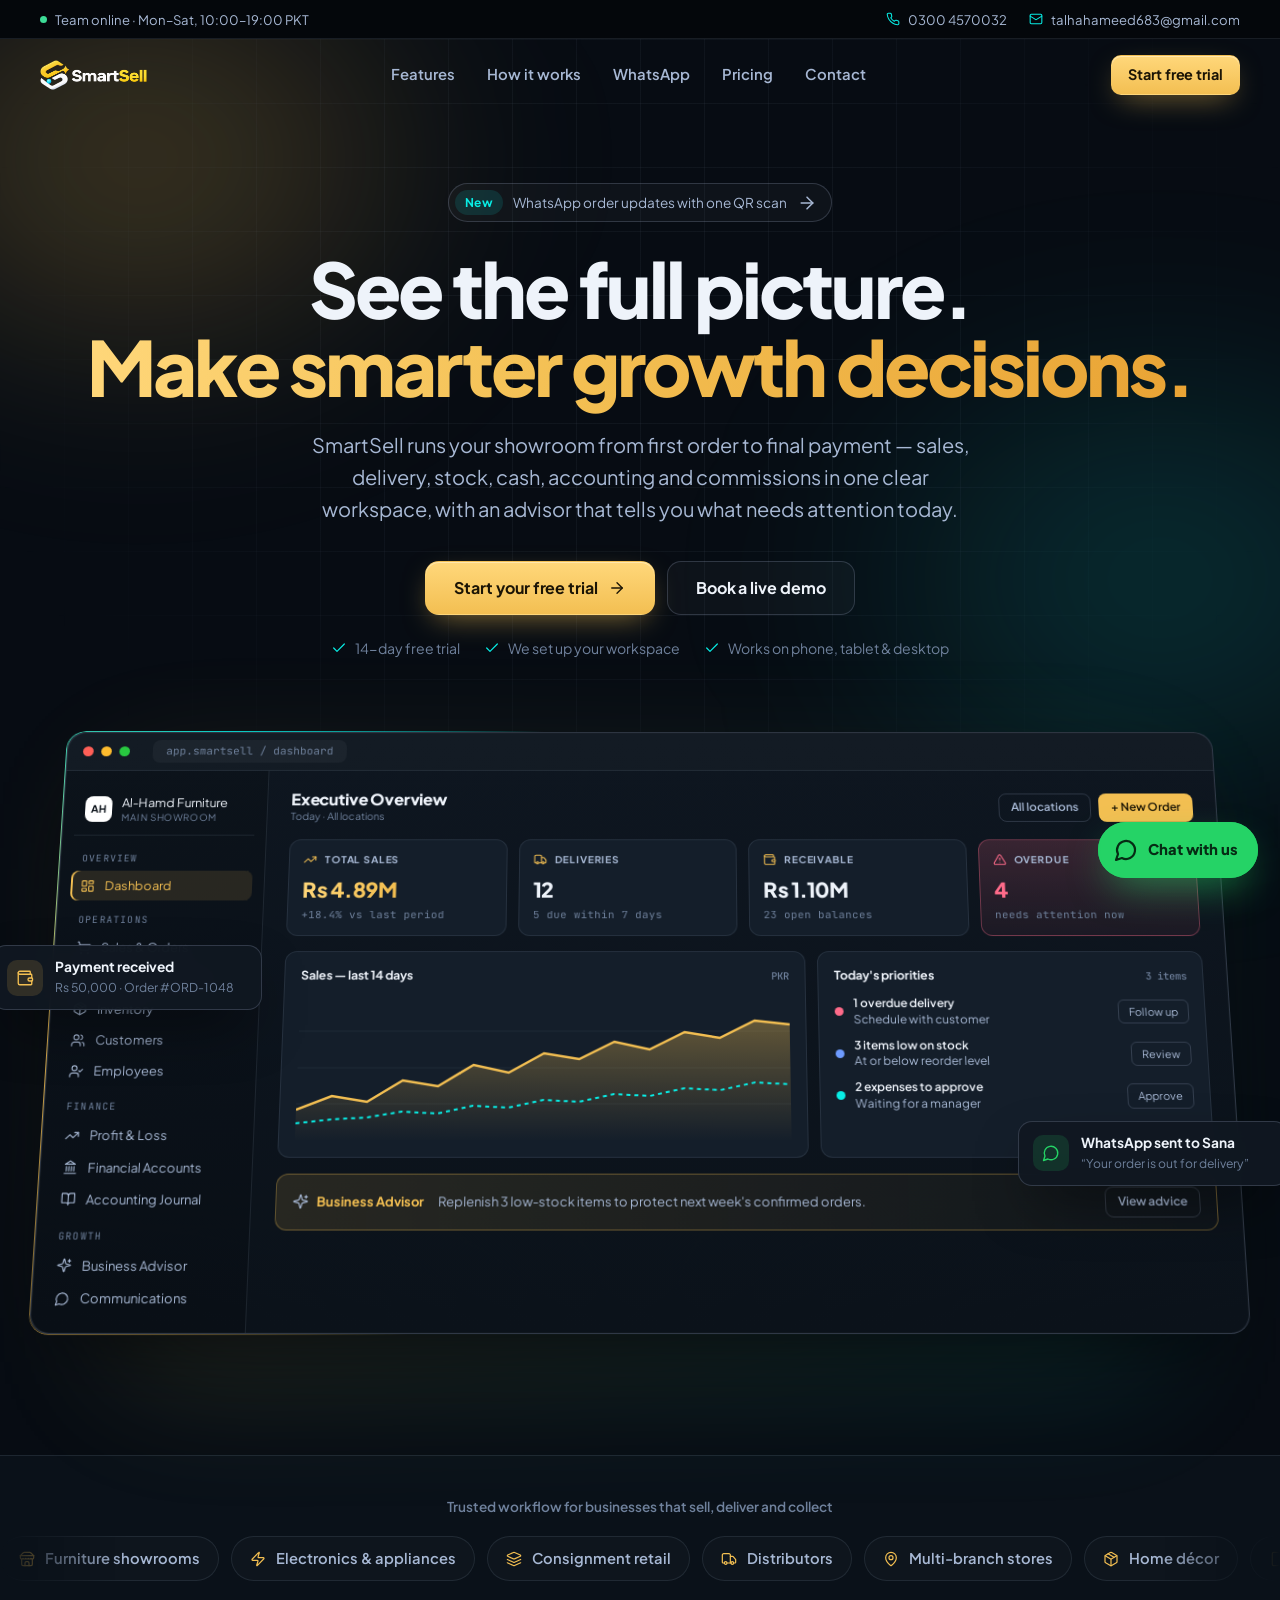
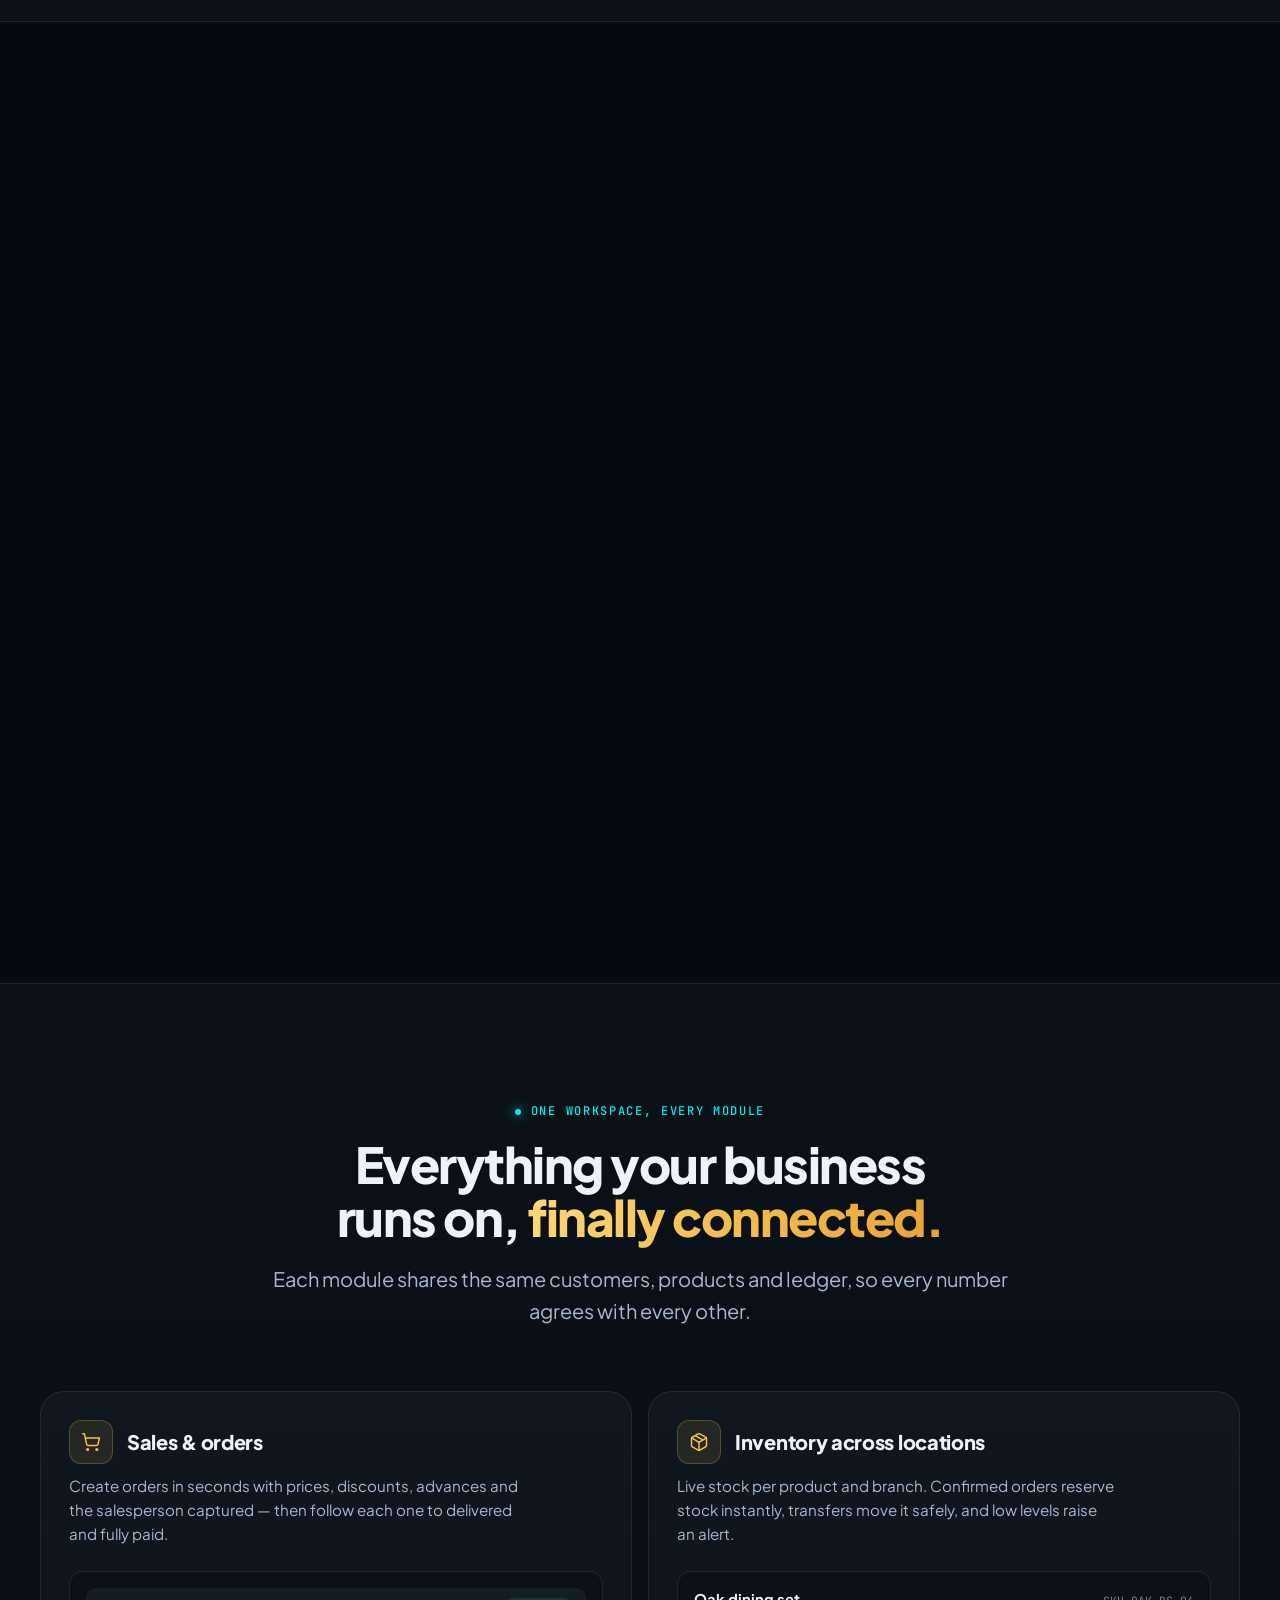
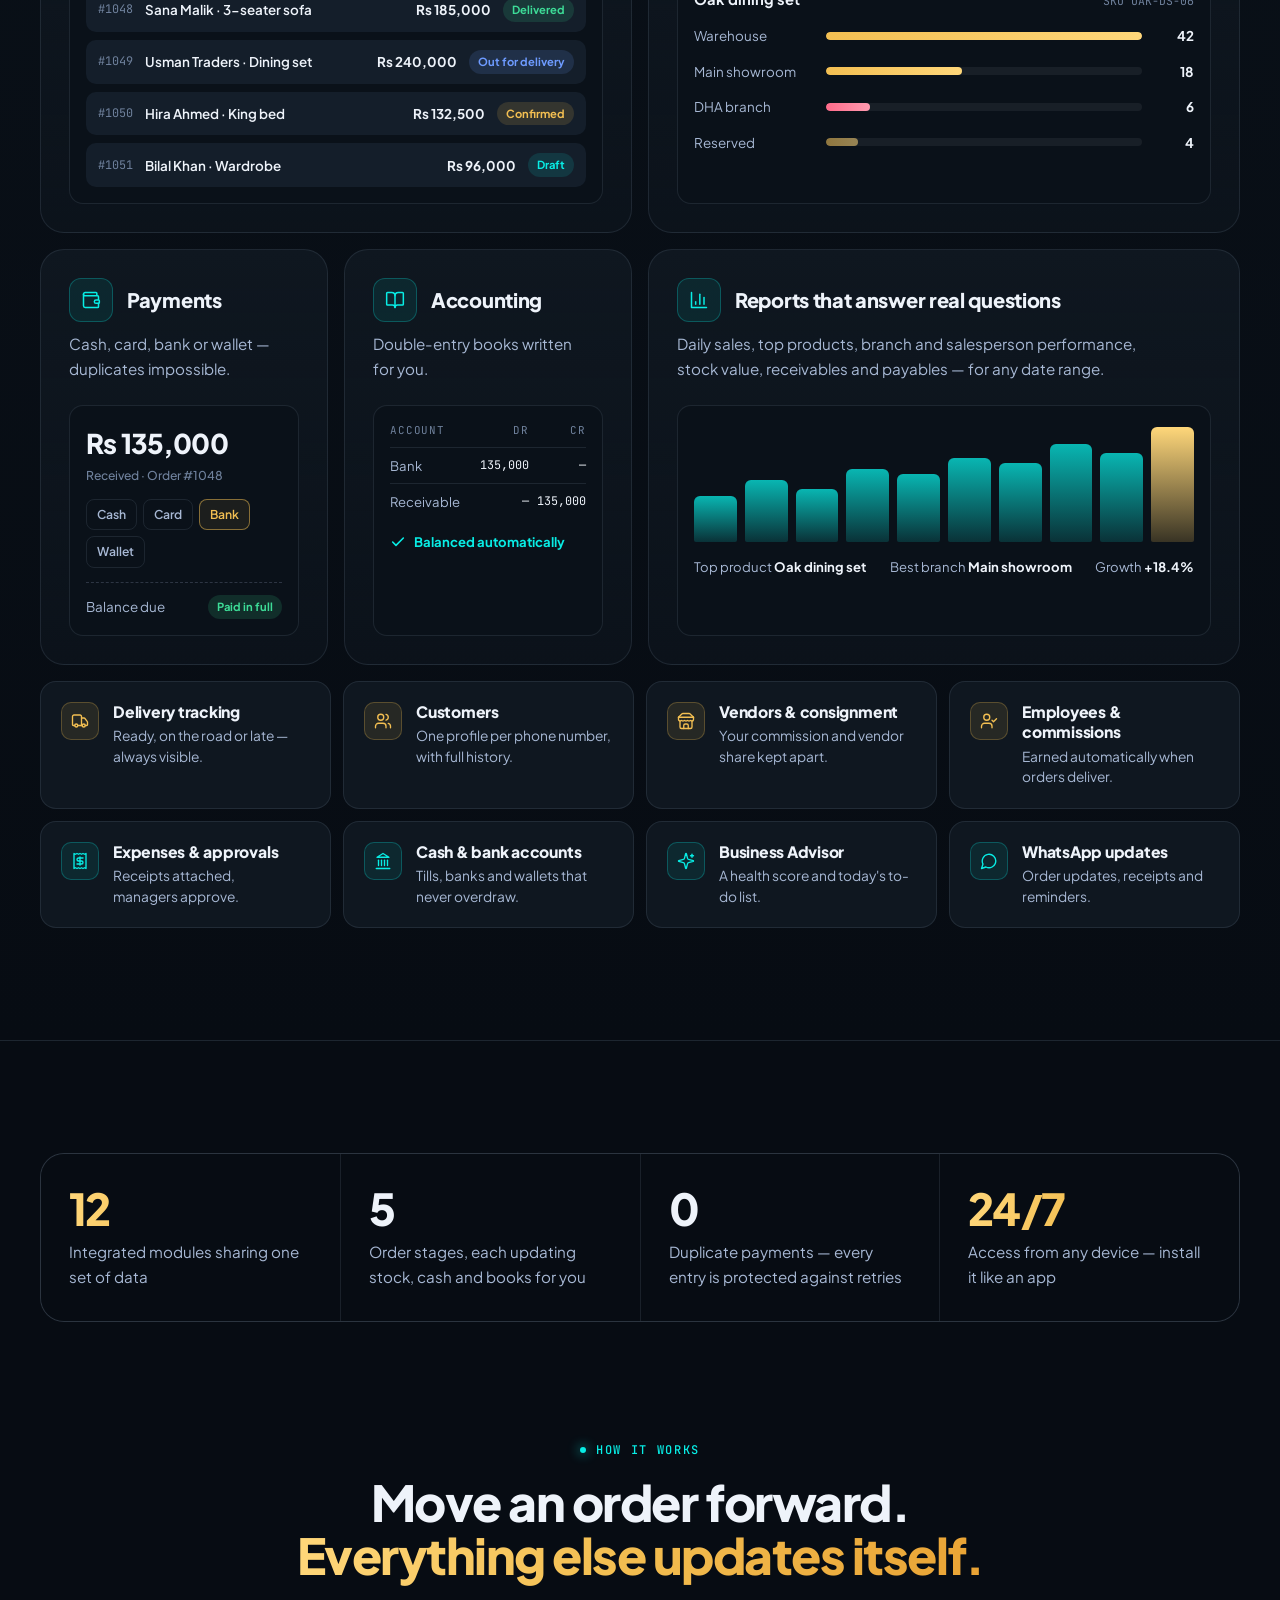
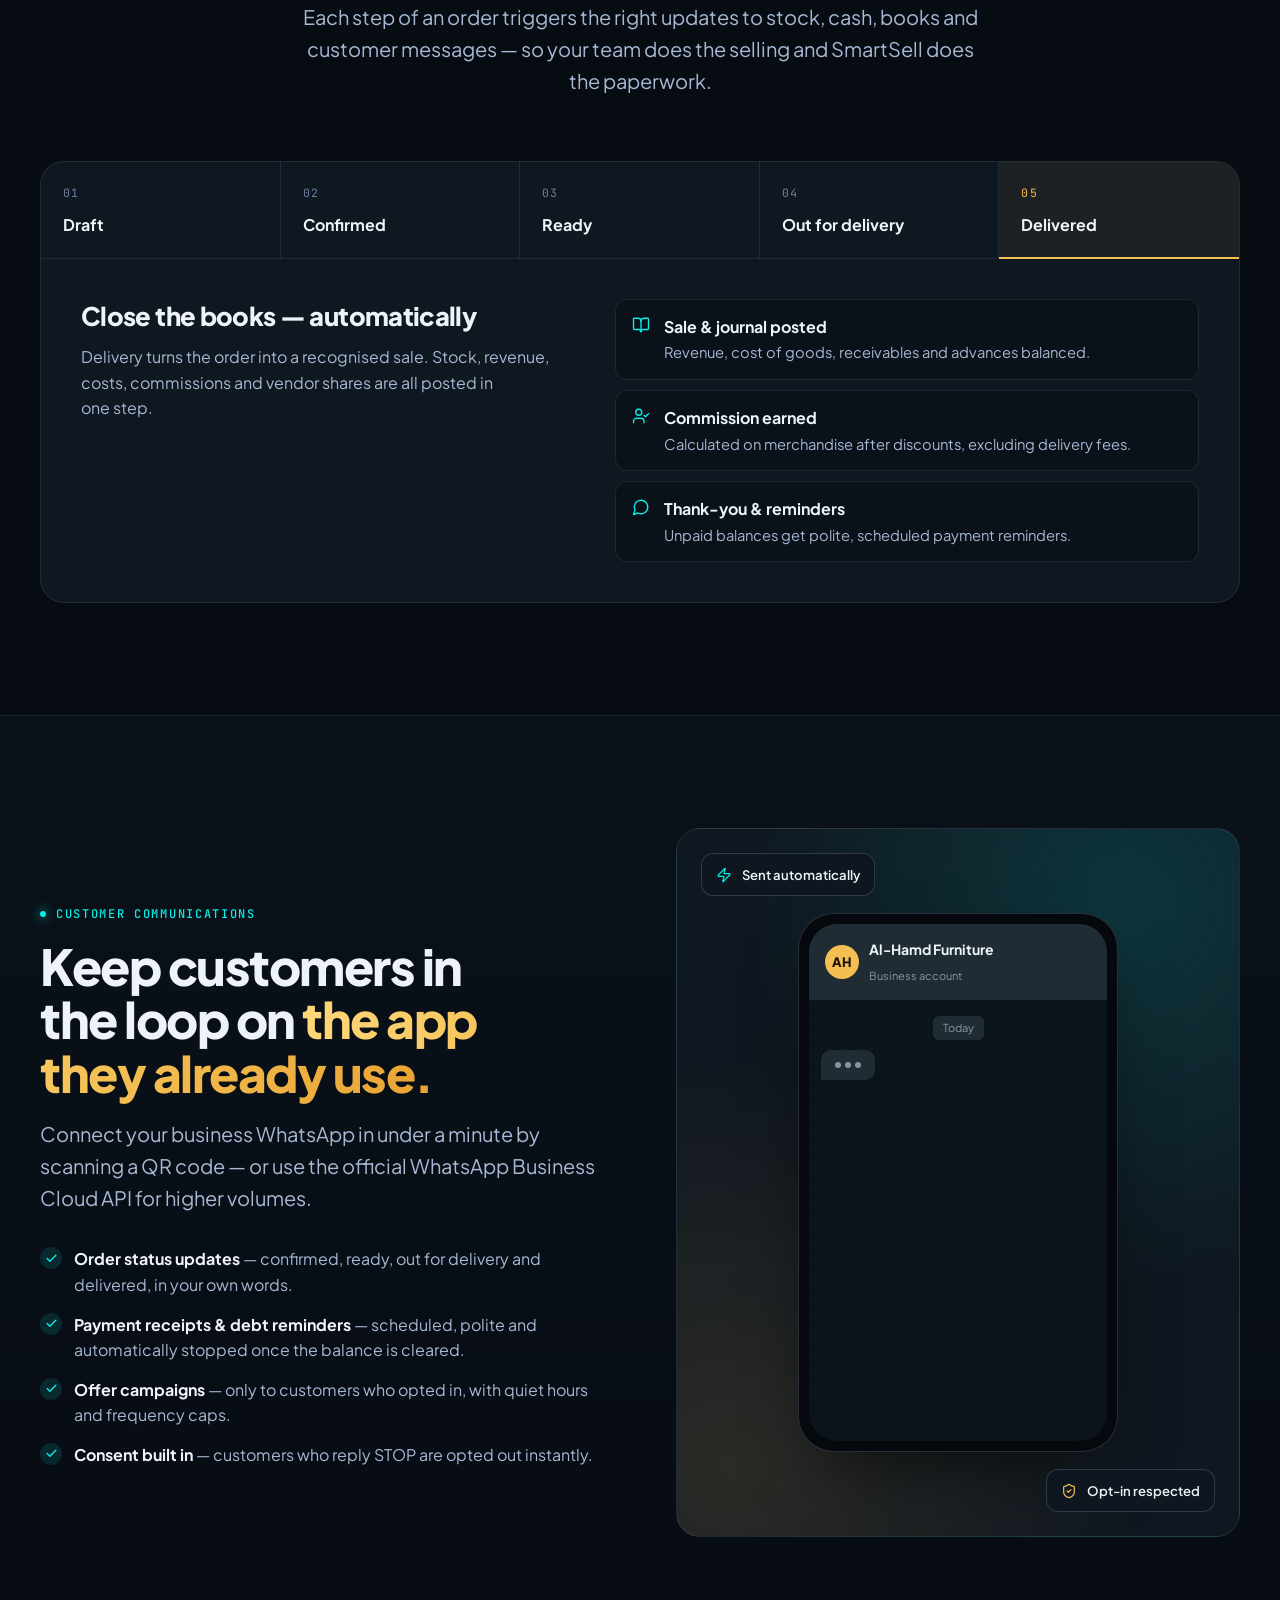
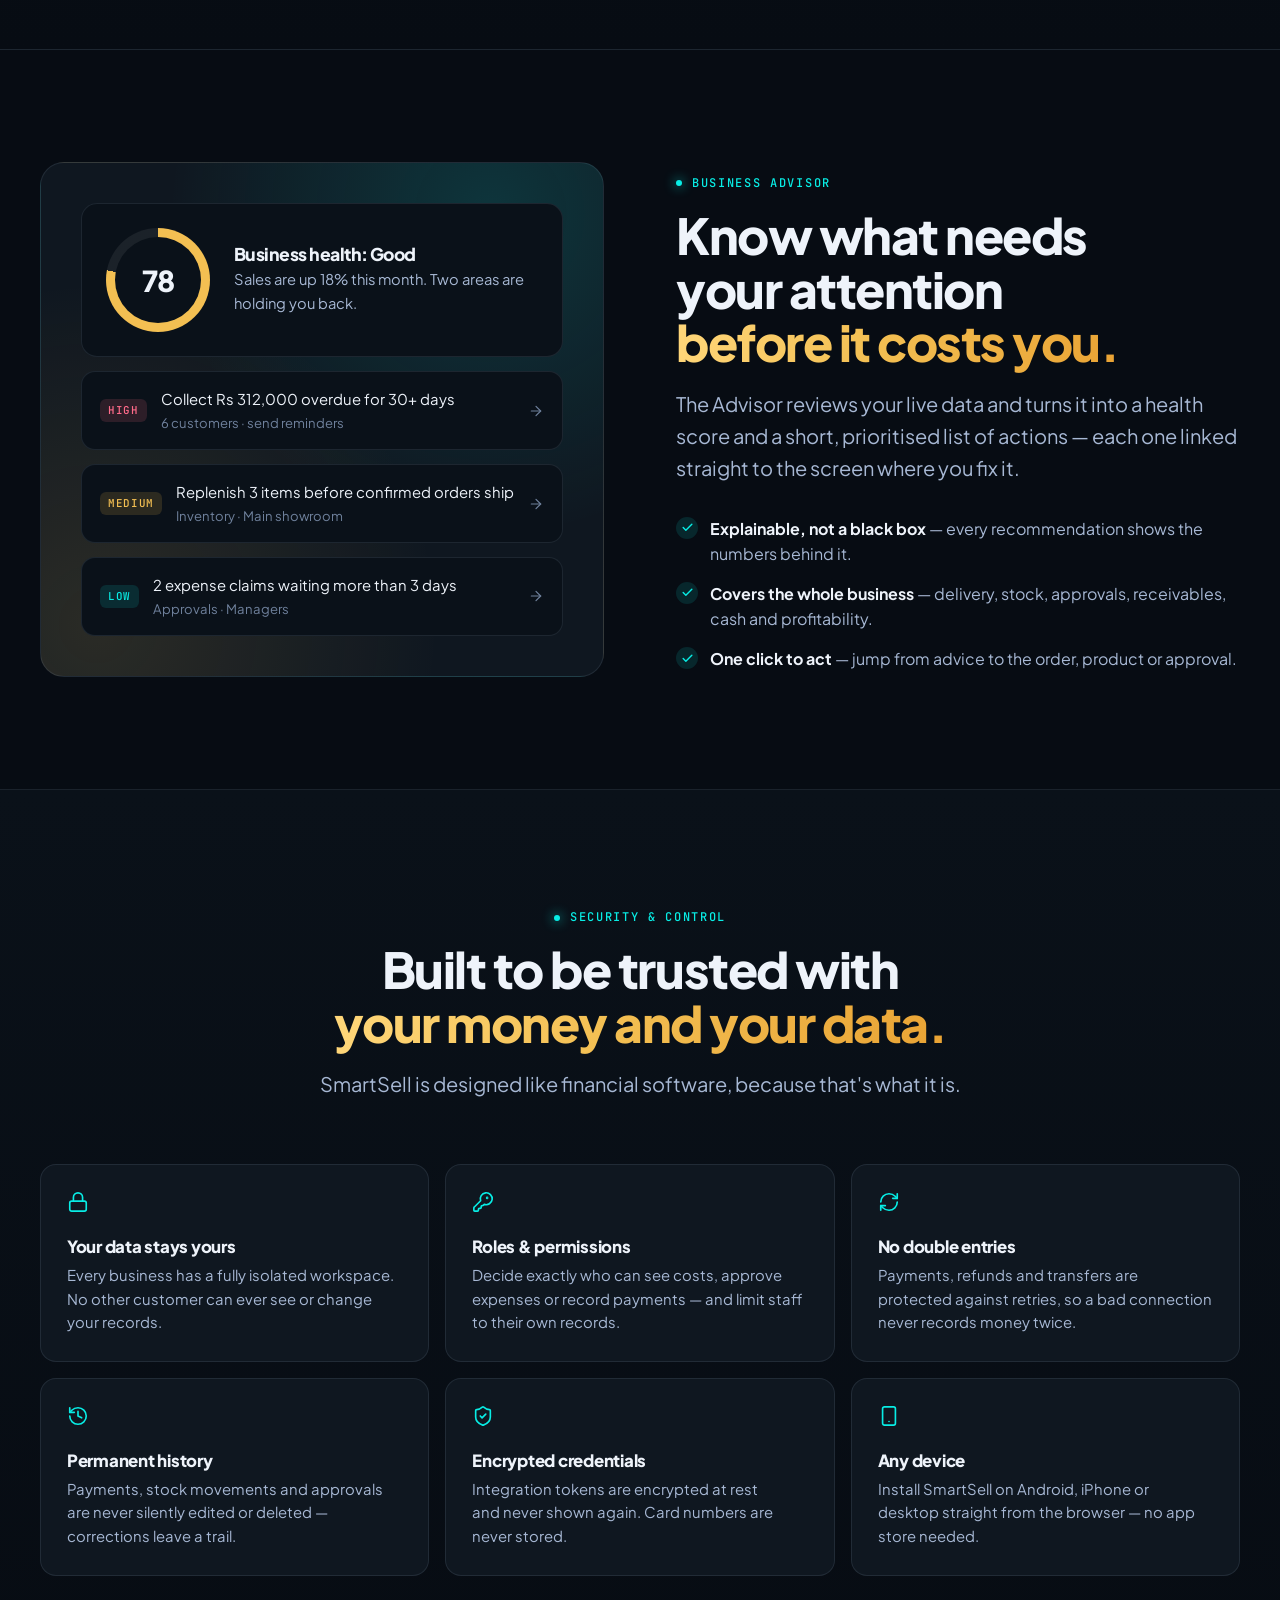
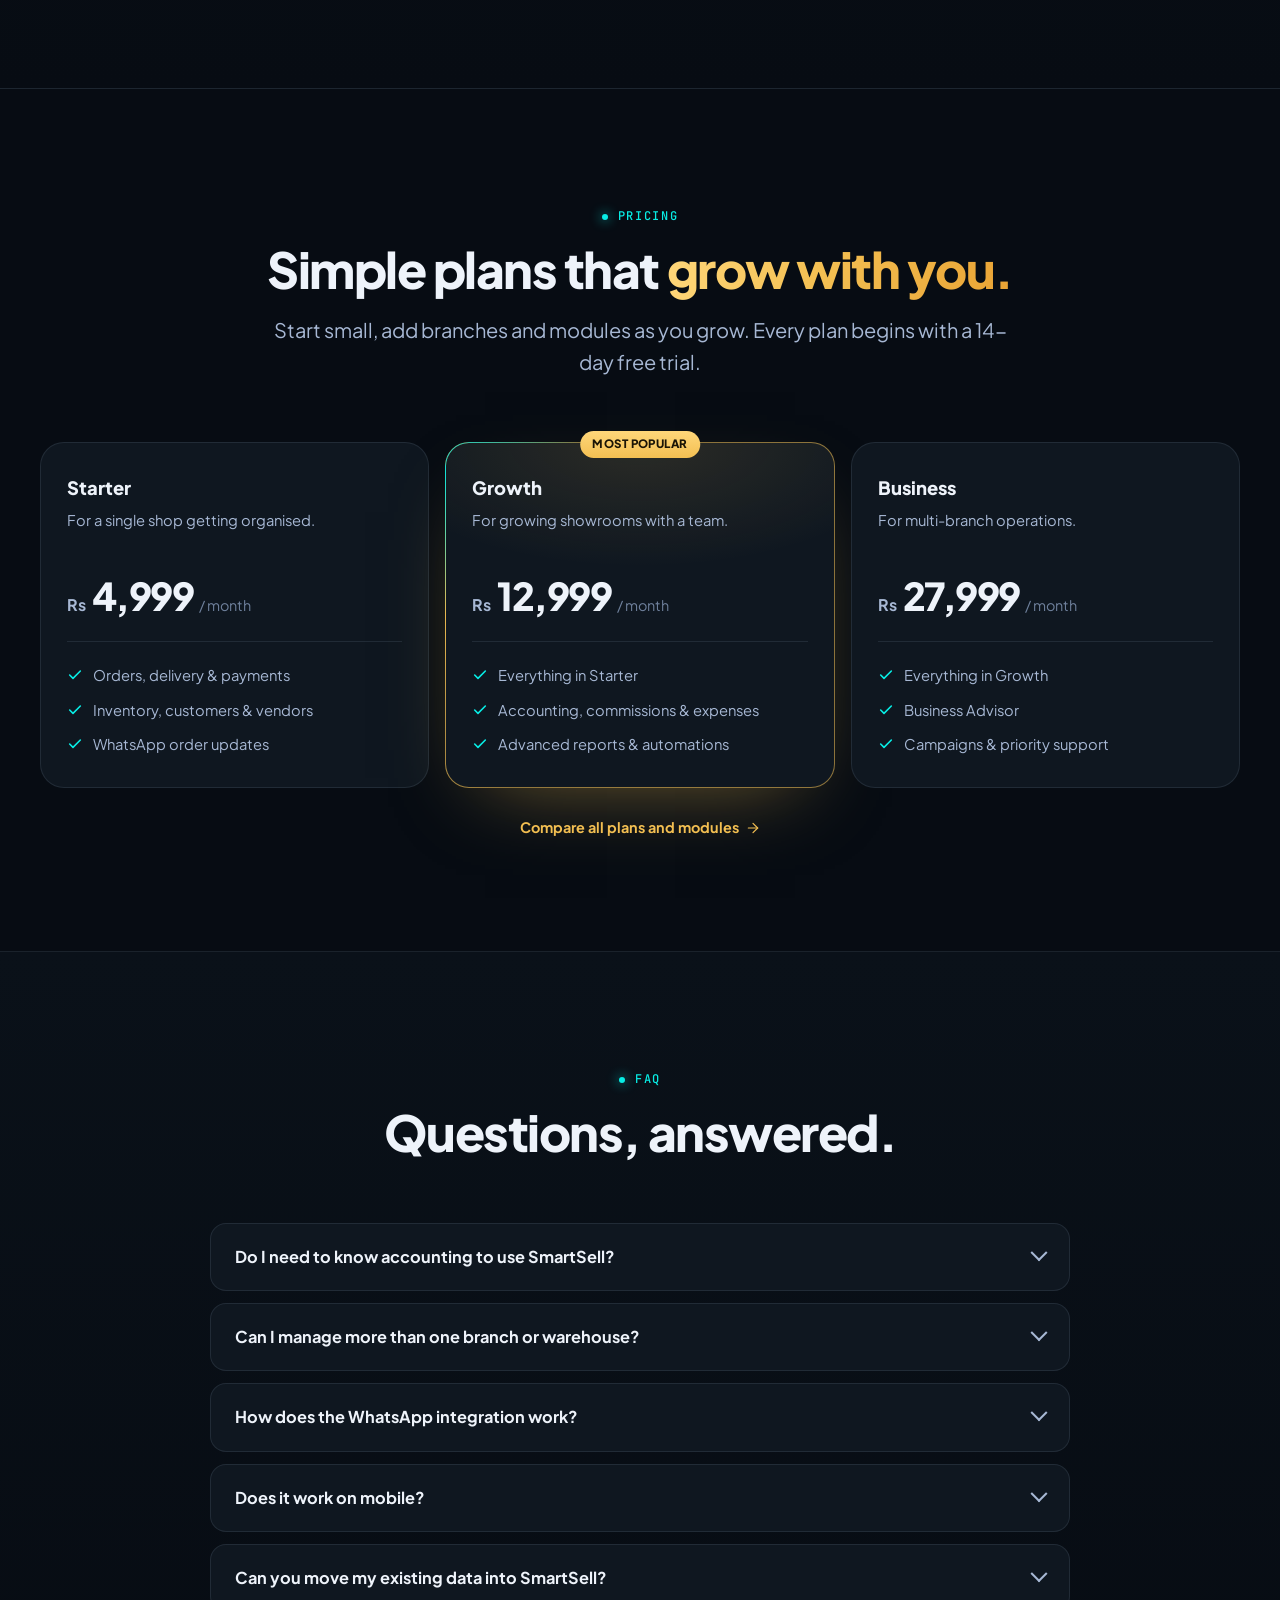
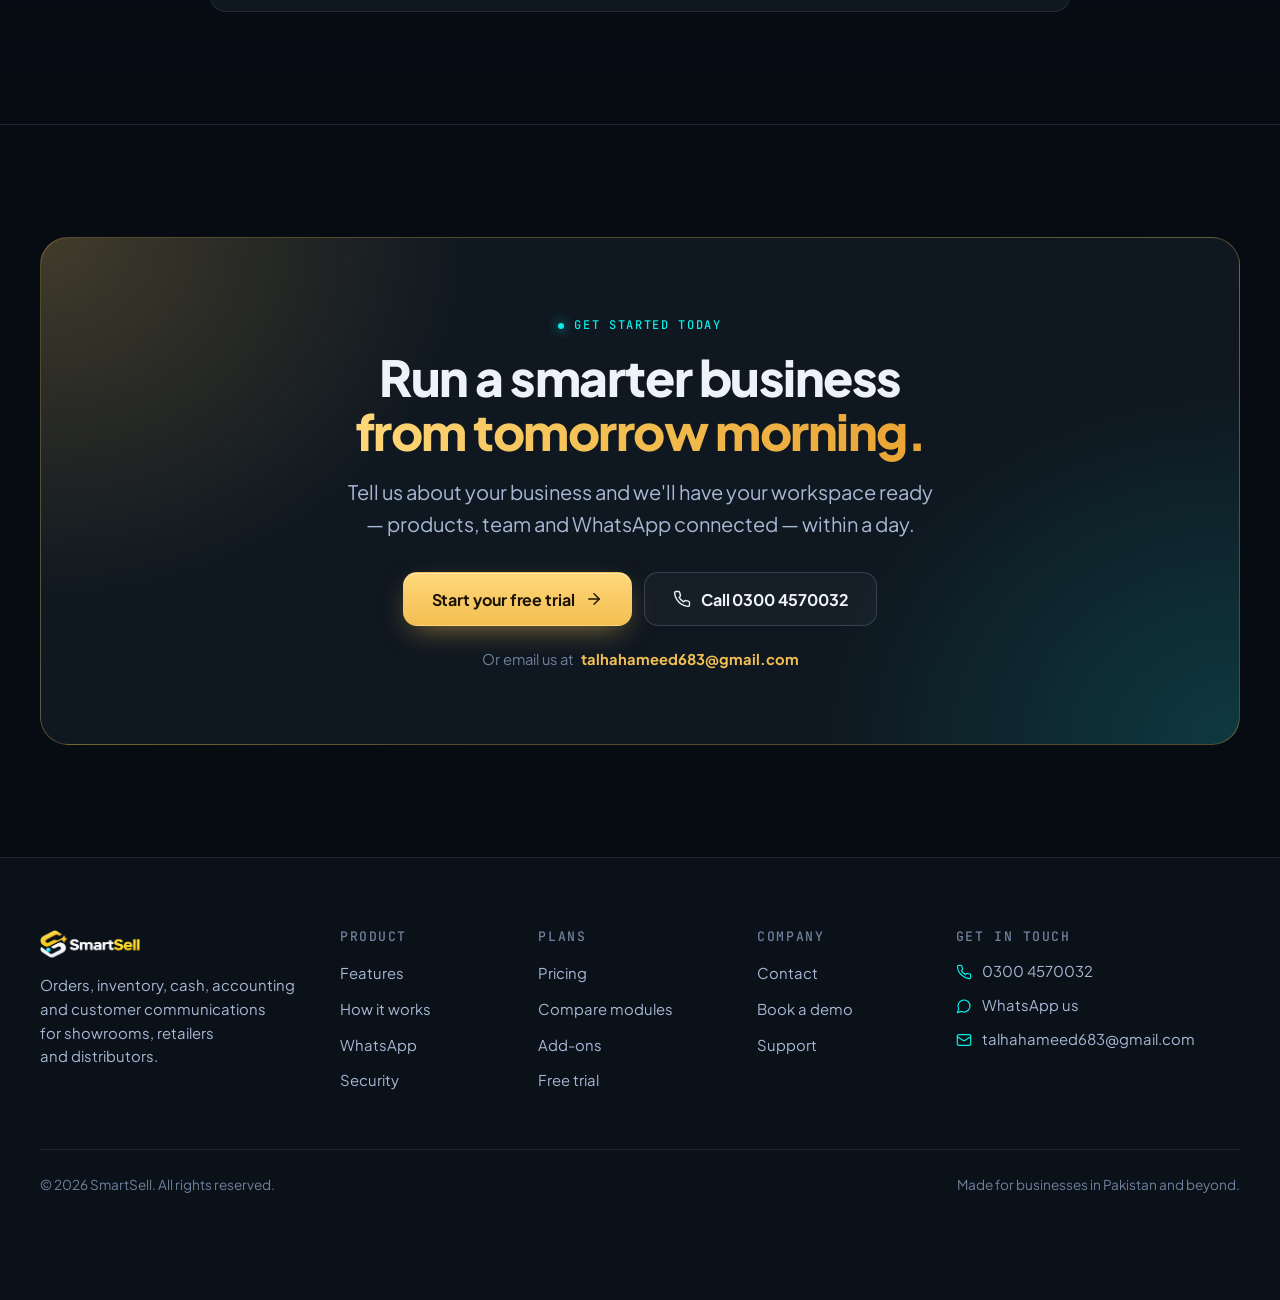
==== index.html @ c124b358 "Add SmartSell marketing website Static site with home, pricing and contact pages, ready for GitHub P" ====
<!doctype html>
<html lang="en">
<head>
  <meta charset="utf-8" />
  <meta name="viewport" content="width=device-width, initial-scale=1" />
  <title>SmartSell — Business management for showrooms and retailers</title>
  <meta name="description" content="SmartSell brings orders, delivery, inventory, payments, accounting, commissions, expenses and WhatsApp customer updates into one clear workspace for showrooms, retailers and distributors." />
  <meta name="theme-color" content="#070c13" />
  <meta property="og:type" content="website" />
  <meta property="og:title" content="SmartSell — See the full picture. Make smarter growth decisions." />
  <meta property="og:description" content="Orders, inventory, cash, accounting and AI-guided insights in one workspace." />
  <meta property="og:image" content="assets/img/logo.png" />
  <link rel="icon" type="image/png" sizes="32x32" href="assets/img/favicon-32.png" />
  <link rel="apple-touch-icon" href="assets/img/apple-touch-icon.png" />
  <link rel="preconnect" href="https://fonts.googleapis.com" />
  <link rel="preconnect" href="https://fonts.gstatic.com" crossorigin />
  <link href="https://fonts.googleapis.com/css2?family=JetBrains+Mono:wght@400;500&family=Plus+Jakarta+Sans:wght@400;500;600;700;800&display=swap" rel="stylesheet" />
  <link rel="stylesheet" href="assets/css/styles.css" />
</head>
<body>
  <a class="skip-link" href="#main">Skip to content</a>

  <div class="topbar">
    <div class="container topbar-inner">
      <span class="topbar-live topbar-hours">Team online · Mon–Sat, 10:00–19:00 PKT</span>
      <div class="topbar-links">
        <a href="tel:+923004570032" data-tel><span data-icon="call"></span><span data-config="phoneDisplay">0300 4570032</span></a>
        <a href="mailto:talhahameed683@gmail.com" data-mailto><span data-icon="mail"></span><span data-config="email" class="topbar-long">talhahameed683@gmail.com</span><span class="topbar-short">Email us</span></a>
      </div>
    </div>
  </div>

  <header class="site-header">
    <nav class="container nav" aria-label="Main">
      <a class="brand" href="index.html" aria-label="SmartSell home">
        <img src="assets/img/logo.png" alt="SmartSell" width="107" height="30" />
      </a>
      <ul class="nav-links">
        <li><a href="index.html#features">Features</a></li>
        <li><a href="index.html#how-it-works">How it works</a></li>
        <li><a href="index.html#whatsapp">WhatsApp</a></li>
        <li><a href="pricing.html">Pricing</a></li>
        <li><a href="contact.html">Contact</a></li>
      </ul>
      <div class="nav-actions">
        <a class="btn btn-primary" href="contact.html?topic=trial">Start free trial</a>
        <button class="nav-toggle" type="button" aria-expanded="false" aria-controls="mobile-menu" aria-label="Open menu"><span data-icon="menu"></span></button>
      </div>
    </nav>
    <div class="mobile-menu" id="mobile-menu">
      <a href="index.html#features">Features</a>
      <a href="index.html#how-it-works">How it works</a>
      <a href="index.html#whatsapp">WhatsApp</a>
      <a href="pricing.html">Pricing</a>
      <a href="contact.html">Contact</a>
      <a href="tel:+923004570032" data-tel>Call 0300 4570032</a>
      <a class="btn btn-primary btn-block" href="contact.html?topic=trial">Start free trial</a>
    </div>
  </header>

  <main id="main">
    <!-- Hero -->
    <section class="hero">
      <div class="hero-bg" aria-hidden="true"><div class="grid-lines"></div></div>
      <div class="container">
        <div class="hero-copy">
          <a class="hero-badge reveal" href="#whatsapp"><strong>New</strong> WhatsApp order updates with one QR scan <span data-icon="arrow-right"></span></a>
          <h1 class="reveal" data-delay="1">See the full picture.<br /><span class="text-gold">Make smarter growth decisions.</span></h1>
          <p class="lead reveal" data-delay="2">SmartSell runs your showroom from first order to final payment — sales, delivery, stock, cash, accounting and commissions in one clear workspace, with an advisor that tells you what needs attention today.</p>
          <div class="hero-cta reveal" data-delay="3">
            <a class="btn btn-primary btn-lg" href="contact.html?topic=trial">Start your free trial <span data-icon="arrow-right"></span></a>
            <a class="btn btn-ghost btn-lg" href="contact.html?topic=demo">Book a live demo</a>
          </div>
          <div class="hero-note reveal" data-delay="3">
            <span><span data-icon="check"></span>14-day free trial</span>
            <span><span data-icon="check"></span>We set up your workspace</span>
            <span><span data-icon="check"></span>Works on phone, tablet &amp; desktop</span>
          </div>
        </div>

        <div class="mockup-wrap reveal" data-delay="2">
          <div class="mockup-tilt glow-border">
            <div class="app-frame" role="img" aria-label="SmartSell executive dashboard showing sales, deliveries, payments, priorities and the Business Advisor">
              <div class="app-chrome" aria-hidden="true"><i></i><i></i><i></i><span class="app-url">app.smartsell / dashboard</span></div>
              <div class="app-body" aria-hidden="true">
                <aside class="app-side">
                  <div class="app-tenant"><b>AH</b><div>Al-Hamd Furniture<small>Main showroom</small></div></div>
                  <div class="app-side-title">Overview</div>
                  <div class="app-side-item is-active"><span data-icon="dashboard"></span>Dashboard</div>
                  <div class="app-side-title">Operations</div>
                  <div class="app-side-item"><span data-icon="cart"></span>Sales &amp; Orders</div>
                  <div class="app-side-item"><span data-icon="store"></span>Catalog &amp; Vendors</div>
                  <div class="app-side-item"><span data-icon="package"></span>Inventory</div>
                  <div class="app-side-item"><span data-icon="users"></span>Customers</div>
                  <div class="app-side-item"><span data-icon="user-check"></span>Employees</div>
                  <div class="app-side-title">Finance</div>
                  <div class="app-side-item"><span data-icon="trending"></span>Profit &amp; Loss</div>
                  <div class="app-side-item"><span data-icon="landmark"></span>Financial Accounts</div>
                  <div class="app-side-item"><span data-icon="book"></span>Accounting Journal</div>
                  <div class="app-side-title">Growth</div>
                  <div class="app-side-item"><span data-icon="sparkles"></span>Business Advisor</div>
                  <div class="app-side-item"><span data-icon="message"></span>Communications</div>
                </aside>
                <div class="app-main">
                  <div class="app-head">
                    <div><h4>Executive Overview</h4><small>Today · All locations</small></div>
                    <div class="app-head-actions"><span class="chip">All locations</span><span class="chip chip-gold">+ New Order</span></div>
                  </div>
                  <div class="kpis">
                    <div class="kpi"><div class="kpi-label"><span data-icon="trending"></span>Total sales</div><div class="kpi-value text-gold" data-count="4.89" data-decimals="2" data-prefix="Rs " data-suffix="M">Rs 4.89M</div><div class="kpi-sub">+18.4% vs last period</div></div>
                    <div class="kpi"><div class="kpi-label"><span data-icon="truck"></span>Deliveries</div><div class="kpi-value" data-count="12">12</div><div class="kpi-sub">5 due within 7 days</div></div>
                    <div class="kpi"><div class="kpi-label"><span data-icon="wallet"></span>Receivable</div><div class="kpi-value" data-count="1.10" data-decimals="2" data-prefix="Rs " data-suffix="M">Rs 1.10M</div><div class="kpi-sub">23 open balances</div></div>
                    <div class="kpi is-alert"><div class="kpi-label"><span data-icon="alert"></span>Overdue</div><div class="kpi-value" data-count="4">4</div><div class="kpi-sub">needs attention now</div></div>
                  </div>
                  <div class="app-grid">
                    <div class="panel">
                      <div class="panel-title">Sales — last 14 days <small>PKR</small></div>
                      <svg class="chart chart-reveal" viewBox="0 0 420 150" preserveAspectRatio="none">
                        <defs>
                          <linearGradient id="area" x1="0" y1="0" x2="0" y2="1"><stop offset="0" stop-color="#f3bf52" stop-opacity=".35" /><stop offset="1" stop-color="#f3bf52" stop-opacity="0" /></linearGradient>
                        </defs>
                        <g stroke="rgba(167,184,212,.08)"><line x1="0" y1="37" x2="420" y2="37" /><line x1="0" y1="75" x2="420" y2="75" /><line x1="0" y1="112" x2="420" y2="112" /></g>
                        <path d="M0 118 L30 104 L60 110 L90 88 L120 94 L150 72 L180 80 L210 60 L240 66 L270 48 L300 56 L330 38 L360 44 L390 26 L420 30 L420 150 L0 150Z" fill="url(#area)" />
                        <path d="M0 118 L30 104 L60 110 L90 88 L120 94 L150 72 L180 80 L210 60 L240 66 L270 48 L300 56 L330 38 L360 44 L390 26 L420 30" fill="none" stroke="#f3bf52" stroke-width="2.5" vector-effect="non-scaling-stroke" />
                        <path d="M0 132 L30 128 L60 126 L90 120 L120 122 L150 114 L180 116 L210 108 L240 110 L270 102 L300 104 L330 96 L360 98 L390 90 L420 92" fill="none" stroke="#08ede5" stroke-width="2" stroke-dasharray="4 4" vector-effect="non-scaling-stroke" />
                      </svg>
                    </div>
                    <div class="panel">
                      <div class="panel-title">Today's priorities <small>3 items</small></div>
                      <div class="prio">
                        <div class="prio-item"><span class="prio-dot" style="background:#ff6b8a"></span><p><b>1 overdue delivery</b>Schedule with customer</p><span class="prio-btn">Follow up</span></div>
                        <div class="prio-item"><span class="prio-dot" style="background:#6e9bff"></span><p><b>3 items low on stock</b>At or below reorder level</p><span class="prio-btn">Review</span></div>
                        <div class="prio-item"><span class="prio-dot" style="background:#08ede5"></span><p><b>2 expenses to approve</b>Waiting for a manager</p><span class="prio-btn">Approve</span></div>
                      </div>
                    </div>
                  </div>
                  <div class="advisor-strip"><b><span data-icon="sparkles"></span>Business Advisor</b><span>Replenish 3 low-stock items to protect next week's confirmed orders.</span><span class="chip">View advice</span></div>
                </div>
              </div>
            </div>
          </div>
        </div>
      </div>
    </section>

    <!-- Industries -->
    <section class="strip" aria-label="Who SmartSell is built for">
      <span class="strip-label">Trusted workflow for businesses that sell, deliver and collect</span>
      <div class="marquee">
        <div class="marquee-track">
          <span class="marquee-item"><span data-icon="store"></span>Furniture showrooms</span>
          <span class="marquee-item"><span data-icon="zap"></span>Electronics &amp; appliances</span>
          <span class="marquee-item"><span data-icon="layers"></span>Consignment retail</span>
          <span class="marquee-item"><span data-icon="truck"></span>Distributors</span>
          <span class="marquee-item"><span data-icon="pin"></span>Multi-branch stores</span>
          <span class="marquee-item"><span data-icon="package"></span>Home décor</span>
          <span class="marquee-item"><span data-icon="phone"></span>Mobile phone shops</span>
          <span class="marquee-item"><span data-icon="cart"></span>Wholesale traders</span>
          <span class="marquee-item" aria-hidden="true"><span data-icon="store"></span>Furniture showrooms</span>
          <span class="marquee-item" aria-hidden="true"><span data-icon="zap"></span>Electronics &amp; appliances</span>
          <span class="marquee-item" aria-hidden="true"><span data-icon="layers"></span>Consignment retail</span>
          <span class="marquee-item" aria-hidden="true"><span data-icon="truck"></span>Distributors</span>
          <span class="marquee-item" aria-hidden="true"><span data-icon="pin"></span>Multi-branch stores</span>
          <span class="marquee-item" aria-hidden="true"><span data-icon="package"></span>Home décor</span>
          <span class="marquee-item" aria-hidden="true"><span data-icon="phone"></span>Mobile phone shops</span>
          <span class="marquee-item" aria-hidden="true"><span data-icon="cart"></span>Wholesale traders</span>
        </div>
      </div>
    </section>

    <!-- Old way vs SmartSell way -->
    <section class="section">
      <div class="container">
        <div class="section-head reveal">
          <span class="eyebrow">Why SmartSell</span>
          <h2>Registers, spreadsheets and chat threads <span class="text-gold">can't run a growing business.</span></h2>
          <p class="lead">Most showrooms lose money in the gaps between tools — a missed delivery, a forgotten balance, stock that was "definitely there". SmartSell closes those gaps.</p>
        </div>
        <div class="versus">
          <div class="versus-card old reveal">
            <span class="versus-tag">The old way</span>
            <h3>Busy, but never sure</h3>
            <p>Every answer needs a phone call, a register and a guess.</p>
            <ul>
              <li><span class="mark"><span data-icon="x"></span></span>Orders scattered across registers and WhatsApp chats</li>
              <li><span class="mark"><span data-icon="x"></span></span>Stock counted by hand — and still wrong</li>
              <li><span class="mark"><span data-icon="x"></span></span>Customer balances chased from memory</li>
              <li><span class="mark"><span data-icon="x"></span></span>Commission arguments every month-end</li>
              <li><span class="mark"><span data-icon="x"></span></span>Profit known only when the accountant finishes</li>
            </ul>
          </div>
          <div class="versus-card new reveal" data-delay="1">
            <span class="versus-arrow" aria-hidden="true"><span data-icon="arrow-right"></span></span>
            <span class="versus-tag">The SmartSell way</span>
            <h3>Calm, clear and in control</h3>
            <p>Every number is live, connected and one tap away.</p>
            <ul>
              <li><span class="mark"><span data-icon="check"></span></span>Every order tracked from draft to delivered</li>
              <li><span class="mark"><span data-icon="check"></span></span>Live stock per branch, reserved the moment you confirm</li>
              <li><span class="mark"><span data-icon="check"></span></span>Balances tracked and reminders sent on WhatsApp</li>
              <li><span class="mark"><span data-icon="check"></span></span>Commission calculated automatically on delivery</li>
              <li><span class="mark"><span data-icon="check"></span></span>Profit &amp; loss whenever you want to see it</li>
            </ul>
          </div>
        </div>
      </div>
    </section>

    <!-- Features -->
    <section class="section section-alt" id="features">
      <div class="container">
        <div class="section-head reveal">
          <span class="eyebrow">One workspace, every module</span>
          <h2>Everything your business runs on, <span class="text-gold">finally connected.</span></h2>
          <p class="lead">Each module shares the same customers, products and ledger, so every number agrees with every other.</p>
        </div>

        <div class="bento">
          <article class="bento-card span-2 spotlight reveal">
            <div class="bento-head"><span class="module-icon"><span data-icon="cart"></span></span><h3>Sales &amp; orders</h3></div>
            <p>Create orders in seconds with prices, discounts, advances and the salesperson captured — then follow each one to delivered and fully paid.</p>
            <div class="bento-visual" aria-hidden="true">
              <div class="mini-orders">
                <div class="mini-order"><span class="mono">#1048</span><b>Sana Malik · 3-seater sofa</b><span class="amt">Rs 185,000</span><span class="pill green">Delivered</span></div>
                <div class="mini-order"><span class="mono">#1049</span><b>Usman Traders · Dining set</b><span class="amt">Rs 240,000</span><span class="pill blue">Out for delivery</span></div>
                <div class="mini-order"><span class="mono">#1050</span><b>Hira Ahmed · King bed</b><span class="amt">Rs 132,500</span><span class="pill gold">Confirmed</span></div>
                <div class="mini-order"><span class="mono">#1051</span><b>Bilal Khan · Wardrobe</b><span class="amt">Rs 96,000</span><span class="pill teal">Draft</span></div>
              </div>
            </div>
          </article>

          <article class="bento-card span-2 spotlight reveal" data-delay="1">
            <div class="bento-head"><span class="module-icon"><span data-icon="package"></span></span><h3>Inventory across locations</h3></div>
            <p>Live stock per product and branch. Confirmed orders reserve stock instantly, transfers move it safely, and low levels raise an alert.</p>
            <div class="bento-visual" aria-hidden="true">
              <div class="stock-rows">
                <div class="stock-head"><b>Oak dining set</b><small>SKU OAK-DS-06</small></div>
                <div class="stock-row"><span>Warehouse</span><div class="bar"><i style="--w:100%"></i></div><span>42</span></div>
                <div class="stock-row"><span>Main showroom</span><div class="bar"><i style="--w:43%"></i></div><span>18</span></div>
                <div class="stock-row"><span>DHA branch</span><div class="bar low"><i style="--w:14%"></i></div><span>6</span></div>
                <div class="stock-row"><span>Reserved</span><div class="bar"><i style="--w:10%;opacity:.55"></i></div><span>4</span></div>
              </div>
            </div>
          </article>

          <article class="bento-card spotlight reveal">
            <div class="bento-head"><span class="module-icon teal"><span data-icon="wallet"></span></span><h3>Payments</h3></div>
            <p>Cash, card, bank or wallet — duplicates impossible.</p>
            <div class="bento-visual" aria-hidden="true">
              <div class="pay-amount">Rs 135,000<small>Received · Order #1048</small></div>
              <div class="pay-methods"><span>Cash</span><span>Card</span><span class="on">Bank</span><span>Wallet</span></div>
              <div class="pay-status"><span>Balance due</span><span class="pill green">Paid in full</span></div>
            </div>
          </article>

          <article class="bento-card spotlight reveal" data-delay="1">
            <div class="bento-head"><span class="module-icon teal"><span data-icon="book"></span></span><h3>Accounting</h3></div>
            <p>Double-entry books written for you.</p>
            <div class="bento-visual" aria-hidden="true">
              <table class="journal">
                <thead><tr><th>Account</th><th>Dr</th><th>Cr</th></tr></thead>
                <tbody>
                  <tr><td>Bank</td><td>135,000</td><td>—</td></tr>
                  <tr><td>Receivable</td><td>—</td><td>135,000</td></tr>
                </tbody>
              </table>
              <div class="balanced"><span data-icon="check"></span>Balanced automatically</div>
            </div>
          </article>

          <article class="bento-card span-2 spotlight reveal" data-delay="2">
            <div class="bento-head"><span class="module-icon teal"><span data-icon="chart"></span></span><h3>Reports that answer real questions</h3></div>
            <p>Daily sales, top products, branch and salesperson performance, stock value, receivables and payables — for any date range.</p>
            <div class="bento-visual" aria-hidden="true">
              <div class="mini-bars">
                <i style="--h:38%;--i:0"></i><i style="--h:52%;--i:1"></i><i style="--h:44%;--i:2"></i><i style="--h:61%;--i:3"></i><i style="--h:57%;--i:4"></i>
                <i style="--h:70%;--i:5"></i><i style="--h:66%;--i:6"></i><i style="--h:82%;--i:7"></i><i style="--h:74%;--i:8"></i><i class="hi" style="--h:96%;--i:9"></i>
              </div>
              <div class="report-meta"><span>Top product <b>Oak dining set</b></span><span>Best branch <b>Main showroom</b></span><span>Growth <b class="text-teal">+18.4%</b></span></div>
            </div>
          </article>
        </div>

        <div class="more-modules">
          <div class="mini-module spotlight reveal"><span class="module-icon"><span data-icon="truck"></span></span><div><h3>Delivery tracking</h3><p>Ready, on the road or late — always visible.</p></div></div>
          <div class="mini-module spotlight reveal" data-delay="1"><span class="module-icon"><span data-icon="users"></span></span><div><h3>Customers</h3><p>One profile per phone number, with full history.</p></div></div>
          <div class="mini-module spotlight reveal" data-delay="2"><span class="module-icon"><span data-icon="store"></span></span><div><h3>Vendors &amp; consignment</h3><p>Your commission and vendor share kept apart.</p></div></div>
          <div class="mini-module spotlight reveal" data-delay="3"><span class="module-icon"><span data-icon="user-check"></span></span><div><h3>Employees &amp; commissions</h3><p>Earned automatically when orders deliver.</p></div></div>
          <div class="mini-module spotlight reveal"><span class="module-icon teal"><span data-icon="receipt"></span></span><div><h3>Expenses &amp; approvals</h3><p>Receipts attached, managers approve.</p></div></div>
          <div class="mini-module spotlight reveal" data-delay="1"><span class="module-icon teal"><span data-icon="landmark"></span></span><div><h3>Cash &amp; bank accounts</h3><p>Tills, banks and wallets that never overdraw.</p></div></div>
          <div class="mini-module spotlight reveal" data-delay="2"><span class="module-icon teal"><span data-icon="sparkles"></span></span><div><h3>Business Advisor</h3><p>A health score and today's to-do list.</p></div></div>
          <div class="mini-module spotlight reveal" data-delay="3"><span class="module-icon teal"><span data-icon="message"></span></span><div><h3>WhatsApp updates</h3><p>Order updates, receipts and reminders.</p></div></div>
        </div>
      </div>
    </section>

    <!-- Stats -->
    <section class="section" aria-label="SmartSell at a glance" style="padding-bottom:0">
      <div class="container">
        <div class="stats reveal">
          <div class="stat"><div class="stat-value text-gold" data-count="12">12</div><p>Integrated modules sharing one set of data</p></div>
          <div class="stat"><div class="stat-value" data-count="5">5</div><p>Order stages, each updating stock, cash and books for you</p></div>
          <div class="stat"><div class="stat-value">0</div><p>Duplicate payments — every entry is protected against retries</p></div>
          <div class="stat"><div class="stat-value text-gold">24/7</div><p>Access from any device — install it like an app</p></div>
        </div>
      </div>
    </section>

    <!-- How it works -->
    <section class="section" id="how-it-works">
      <div class="container">
        <div class="section-head reveal">
          <span class="eyebrow">How it works</span>
          <h2>Move an order forward. <span class="text-gold">Everything else updates itself.</span></h2>
          <p class="lead">Each step of an order triggers the right updates to stock, cash, books and customer messages — so your team does the selling and SmartSell does the paperwork.</p>
        </div>

        <div class="flow reveal" data-flow>
          <div class="flow-steps" role="tablist" aria-label="Order lifecycle">
            <button class="flow-step" role="tab" id="tab-draft" aria-controls="panel-draft" aria-selected="true" tabindex="0"><span class="flow-num">01</span><strong>Draft</strong></button>
            <button class="flow-step" role="tab" id="tab-confirmed" aria-controls="panel-confirmed" aria-selected="false" tabindex="-1"><span class="flow-num">02</span><strong>Confirmed</strong></button>
            <button class="flow-step" role="tab" id="tab-ready" aria-controls="panel-ready" aria-selected="false" tabindex="-1"><span class="flow-num">03</span><strong>Ready</strong></button>
            <button class="flow-step" role="tab" id="tab-out" aria-controls="panel-out" aria-selected="false" tabindex="-1"><span class="flow-num">04</span><strong>Out for delivery</strong></button>
            <button class="flow-step" role="tab" id="tab-delivered" aria-controls="panel-delivered" aria-selected="false" tabindex="-1"><span class="flow-num">05</span><strong>Delivered</strong></button>
          </div>

          <div class="flow-panel" role="tabpanel" id="panel-draft" aria-labelledby="tab-draft">
            <div><h3>Capture the sale</h3><p>Pick the customer by phone number, add products and discounts, assign the salesperson and take an advance if the customer pays upfront.</p></div>
            <ul class="effects">
              <li><span data-icon="users"></span><div><b>Customer found or created</b><span>Local and international phone formats match the same person.</span></div></li>
              <li><span data-icon="wallet"></span><div><b>Advance recorded</b><span>Booked as a customer advance — not revenue — until delivery.</span></div></li>
              <li><span data-icon="file"></span><div><b>Prices locked in</b><span>Later catalogue changes never rewrite this order.</span></div></li>
            </ul>
          </div>
          <div class="flow-panel" role="tabpanel" id="panel-confirmed" aria-labelledby="tab-confirmed" hidden>
            <div><h3>Reserve the stock</h3><p>Confirming the order sets aside inventory at the selected branch so it can't be sold twice or transferred away.</p></div>
            <ul class="effects">
              <li><span data-icon="package"></span><div><b>Inventory reserved</b><span>Available stock = on hand minus reserved, at every location.</span></div></li>
              <li><span data-icon="message"></span><div><b>Confirmation sent on WhatsApp</b><span>Customers with consent get an instant order confirmation.</span></div></li>
              <li><span data-icon="alert"></span><div><b>Low-stock warnings</b><span>Items dropping below reorder level appear on the dashboard.</span></div></li>
            </ul>
          </div>
          <div class="flow-panel" role="tabpanel" id="panel-ready" aria-labelledby="tab-ready" hidden>
            <div><h3>Prepare for hand-over</h3><p>Mark the order ready for delivery or pickup. Pickup orders skip straight to delivered when the customer collects.</p></div>
            <ul class="effects">
              <li><span data-icon="calendar"></span><div><b>Delivery scheduled</b><span>Upcoming deliveries are listed with their due dates.</span></div></li>
              <li><span data-icon="message"></span><div><b>"Your order is ready" message</b><span>Sent automatically, in your own wording.</span></div></li>
              <li><span data-icon="wallet"></span><div><b>Balance due visible</b><span>Staff know exactly what to collect before it leaves.</span></div></li>
            </ul>
          </div>
          <div class="flow-panel" role="tabpanel" id="panel-out" aria-labelledby="tab-out" hidden>
            <div><h3>On the road</h3><p>Dispatch the order and keep the customer informed. Late deliveries are flagged as exceptions for follow-up.</p></div>
            <ul class="effects">
              <li><span data-icon="truck"></span><div><b>Out-for-delivery update</b><span>The customer knows it's on the way.</span></div></li>
              <li><span data-icon="alert"></span><div><b>Exceptions surfaced</b><span>Overdue deliveries go to the top of today's priorities.</span></div></li>
              <li><span data-icon="history"></span><div><b>Full status history</b><span>Who moved the order, and when.</span></div></li>
            </ul>
          </div>
          <div class="flow-panel" role="tabpanel" id="panel-delivered" aria-labelledby="tab-delivered" hidden>
            <div><h3>Close the books — automatically</h3><p>Delivery turns the order into a recognised sale. Stock, revenue, costs, commissions and vendor shares are all posted in one step.</p></div>
            <ul class="effects">
              <li><span data-icon="book"></span><div><b>Sale &amp; journal posted</b><span>Revenue, cost of goods, receivables and advances balanced.</span></div></li>
              <li><span data-icon="user-check"></span><div><b>Commission earned</b><span>Calculated on merchandise after discounts, excluding delivery fees.</span></div></li>
              <li><span data-icon="message"></span><div><b>Thank-you &amp; reminders</b><span>Unpaid balances get polite, scheduled payment reminders.</span></div></li>
            </ul>
          </div>
        </div>
      </div>
    </section>

    <!-- WhatsApp -->
    <section class="section section-alt" id="whatsapp">
      <div class="container split">
        <div class="reveal">
          <span class="eyebrow">Customer communications</span>
          <h2>Keep customers in the loop on <span class="text-gold">the app they already use.</span></h2>
          <p class="lead">Connect your business WhatsApp in under a minute by scanning a QR code — or use the official WhatsApp Business Cloud API for higher volumes.</p>
          <ul class="checklist">
            <li><span class="tick"><span data-icon="check"></span></span><span><b>Order status updates</b> — confirmed, ready, out for delivery and delivered, in your own words.</span></li>
            <li><span class="tick"><span data-icon="check"></span></span><span><b>Payment receipts &amp; debt reminders</b> — scheduled, polite and automatically stopped once the balance is cleared.</span></li>
            <li><span class="tick"><span data-icon="check"></span></span><span><b>Offer campaigns</b> — only to customers who opted in, with quiet hours and frequency caps.</span></li>
            <li><span class="tick"><span data-icon="check"></span></span><span><b>Consent built in</b> — customers who reply STOP are opted out instantly.</span></li>
          </ul>
        </div>
        <div class="visual-card reveal" data-delay="1" aria-hidden="true">
          <div class="floating-tag t1"><span data-icon="zap"></span>Sent automatically</div>
          <div class="floating-tag t2"><span data-icon="shield"></span>Opt-in respected</div>
          <div class="phone">
            <div class="phone-screen">
              <div class="phone-head"><span class="phone-avatar">AH</span><div><b>Al-Hamd Furniture</b><small>Business account</small></div></div>
              <div class="chat" data-chat>
                <span class="chat-day">Today</span>
                <div class="bubble">Assalam o Alaikum Sana! Your order <b>#ORD-1048</b> is confirmed. Total Rs 185,000 · Advance received Rs 50,000.<time>10:02</time></div>
                <div class="bubble">Good news — your order is <b>out for delivery</b> and should reach you this afternoon. 🚚<time>13:15</time></div>
                <div class="bubble out">JazakAllah, will be home 👍<time>13:17</time></div>
                <div class="bubble">Delivered! Thank you for shopping with us. Payment of <b>Rs 135,000</b> received — your balance is now clear. ✅<time>16:40</time></div>
              </div>
            </div>
          </div>
        </div>
      </div>
    </section>

    <!-- Advisor -->
    <section class="section">
      <div class="container split reverse">
        <div class="reveal">
          <span class="eyebrow">Business Advisor</span>
          <h2>Know what needs your attention <span class="text-gold">before it costs you.</span></h2>
          <p class="lead">The Advisor reviews your live data and turns it into a health score and a short, prioritised list of actions — each one linked straight to the screen where you fix it.</p>
          <ul class="checklist">
            <li><span class="tick"><span data-icon="check"></span></span><span><b>Explainable, not a black box</b> — every recommendation shows the numbers behind it.</span></li>
            <li><span class="tick"><span data-icon="check"></span></span><span><b>Covers the whole business</b> — delivery, stock, approvals, receivables, cash and profitability.</span></li>
            <li><span class="tick"><span data-icon="check"></span></span><span><b>One click to act</b> — jump from advice to the order, product or approval.</span></li>
          </ul>
        </div>
        <div class="visual-card advisor-card reveal" data-delay="1" aria-hidden="true">
          <div class="score">
            <div class="score-ring" data-score="78" style="--val:78"><span data-count="78">78</span></div>
            <div><h4>Business health: Good</h4><p>Sales are up 18% this month. Two areas are holding you back.</p></div>
          </div>
          <div class="rec"><span class="rec-level high">High</span><p>Collect Rs 312,000 overdue for 30+ days<small>6 customers · send reminders</small></p><span data-icon="arrow-right"></span></div>
          <div class="rec"><span class="rec-level med">Medium</span><p>Replenish 3 items before confirmed orders ship<small>Inventory · Main showroom</small></p><span data-icon="arrow-right"></span></div>
          <div class="rec"><span class="rec-level low">Low</span><p>2 expense claims waiting more than 3 days<small>Approvals · Managers</small></p><span data-icon="arrow-right"></span></div>
        </div>
      </div>
    </section>

    <!-- Trust -->
    <section class="section section-alt" id="security">
      <div class="container">
        <div class="section-head reveal">
          <span class="eyebrow">Security &amp; control</span>
          <h2>Built to be trusted with <span class="text-gold">your money and your data.</span></h2>
          <p class="lead">SmartSell is designed like financial software, because that's what it is.</p>
        </div>
        <div class="trust-grid">
          <div class="trust-item spotlight reveal"><span data-icon="lock"></span><h3>Your data stays yours</h3><p>Every business has a fully isolated workspace. No other customer can ever see or change your records.</p></div>
          <div class="trust-item spotlight reveal" data-delay="1"><span data-icon="key"></span><h3>Roles &amp; permissions</h3><p>Decide exactly who can see costs, approve expenses or record payments — and limit staff to their own records.</p></div>
          <div class="trust-item spotlight reveal" data-delay="2"><span data-icon="refresh"></span><h3>No double entries</h3><p>Payments, refunds and transfers are protected against retries, so a bad connection never records money twice.</p></div>
          <div class="trust-item spotlight reveal"><span data-icon="history"></span><h3>Permanent history</h3><p>Payments, stock movements and approvals are never silently edited or deleted — corrections leave a trail.</p></div>
          <div class="trust-item spotlight reveal" data-delay="1"><span data-icon="shield"></span><h3>Encrypted credentials</h3><p>Integration tokens are encrypted at rest and never shown again. Card numbers are never stored.</p></div>
          <div class="trust-item spotlight reveal" data-delay="2"><span data-icon="phone"></span><h3>Any device</h3><p>Install SmartSell on Android, iPhone or desktop straight from the browser — no app store needed.</p></div>
        </div>
      </div>
    </section>

    <!-- Pricing teaser -->
    <section class="section" data-pricing>
      <div class="container">
        <div class="section-head reveal">
          <span class="eyebrow">Pricing</span>
          <h2>Simple plans that <span class="text-gold">grow with you.</span></h2>
          <p class="lead">Start small, add branches and modules as you grow. Every plan begins with a 14-day free trial.</p>
        </div>
        <div class="plans plans-3">
          <div class="plan spotlight reveal">
            <div class="plan-name">Starter</div>
            <p class="plan-desc">For a single shop getting organised.</p>
            <div class="plan-price" data-price data-pkr="4999" data-usd="19"><span class="cur">Rs</span><span class="amount">4,999</span><span class="per">/ month</span></div>
            <ul class="plan-features">
              <li><span data-icon="check"></span>Orders, delivery &amp; payments</li>
              <li><span data-icon="check"></span>Inventory, customers &amp; vendors</li>
              <li><span data-icon="check"></span>WhatsApp order updates</li>
            </ul>
          </div>
          <div class="plan is-featured glow-border spotlight reveal" data-delay="1">
            <span class="plan-badge">Most popular</span>
            <div class="plan-name">Growth</div>
            <p class="plan-desc">For growing showrooms with a team.</p>
            <div class="plan-price" data-price data-pkr="12999" data-usd="49"><span class="cur">Rs</span><span class="amount">12,999</span><span class="per">/ month</span></div>
            <ul class="plan-features">
              <li><span data-icon="check"></span>Everything in Starter</li>
              <li><span data-icon="check"></span>Accounting, commissions &amp; expenses</li>
              <li><span data-icon="check"></span>Advanced reports &amp; automations</li>
            </ul>
          </div>
          <div class="plan spotlight reveal" data-delay="2">
            <div class="plan-name">Business</div>
            <p class="plan-desc">For multi-branch operations.</p>
            <div class="plan-price" data-price data-pkr="27999" data-usd="99"><span class="cur">Rs</span><span class="amount">27,999</span><span class="per">/ month</span></div>
            <ul class="plan-features">
              <li><span data-icon="check"></span>Everything in Growth</li>
              <li><span data-icon="check"></span>Business Advisor</li>
              <li><span data-icon="check"></span>Campaigns &amp; priority support</li>
            </ul>
          </div>
        </div>
        <p class="pricing-foot reveal"><a class="link-arrow" href="pricing.html">Compare all plans and modules <span data-icon="arrow-right"></span></a></p>
      </div>
    </section>

    <!-- FAQ -->
    <section class="section section-alt" id="faq">
      <div class="container">
        <div class="section-head reveal">
          <span class="eyebrow">FAQ</span>
          <h2>Questions, answered.</h2>
        </div>
        <div class="faq reveal">
          <details>
            <summary>Do I need to know accounting to use SmartSell?</summary>
            <p>No. You record everyday events — orders, deliveries, payments and expenses — and SmartSell writes the balanced accounting entries for you. Your accountant gets a clean journal and profit &amp; loss whenever they need it.</p>
          </details>
          <details>
            <summary>Can I manage more than one branch or warehouse?</summary>
            <p>Yes. Stock is tracked per location, you can transfer between branches, and dashboards and reports can be filtered by location. The number of locations depends on your plan.</p>
          </details>
          <details>
            <summary>How does the WhatsApp integration work?</summary>
            <p>The quickest way is to scan a QR code from WhatsApp → Linked devices, just like WhatsApp Web. Businesses sending at higher volumes can connect the official WhatsApp Business Cloud API instead. Either way, messages only go to customers who have opted in.</p>
          </details>
          <details>
            <summary>Does it work on mobile?</summary>
            <p>Yes. SmartSell is fully responsive and can be installed on Android, iPhone, Windows or Mac directly from the browser, so your team can take orders and update deliveries from anywhere.</p>
          </details>
          <details>
            <summary>Can you move my existing data into SmartSell?</summary>
            <p>Yes. We can import your products, customers, vendors and opening stock from spreadsheets as part of onboarding. Larger migrations are available as a one-time service.</p>
          </details>
        </div>
      </div>
    </section>

    <!-- CTA -->
    <section class="section">
      <div class="container">
        <div class="cta-band reveal">
          <span class="eyebrow">Get started today</span>
          <h2 style="margin-top:16px">Run a smarter business <span class="text-gold">from tomorrow morning.</span></h2>
          <p class="lead">Tell us about your business and we'll have your workspace ready — products, team and WhatsApp connected — within a day.</p>
          <div class="hero-cta">
            <a class="btn btn-primary btn-lg" href="contact.html?topic=trial">Start your free trial <span data-icon="arrow-right"></span></a>
            <a class="btn btn-ghost btn-lg" href="tel:+923004570032" data-tel><span data-icon="call"></span>Call 0300 4570032</a>
          </div>
          <p class="cta-email">Or email us at <a class="link-arrow" href="mailto:talhahameed683@gmail.com" data-mailto data-config="email">talhahameed683@gmail.com</a></p>
        </div>
      </div>
    </section>
  </main>

  <footer class="site-footer">
    <div class="container">
      <div class="footer-grid">
        <div class="footer-brand">
          <img src="assets/img/logo.png" alt="SmartSell" width="100" height="28" loading="lazy" />
          <p>Orders, inventory, cash, accounting and customer communications for showrooms, retailers and distributors.</p>
        </div>
        <div class="footer-col">
          <h4>Product</h4>
          <ul>
            <li><a href="index.html#features">Features</a></li>
            <li><a href="index.html#how-it-works">How it works</a></li>
            <li><a href="index.html#whatsapp">WhatsApp</a></li>
            <li><a href="index.html#security">Security</a></li>
          </ul>
        </div>
        <div class="footer-col">
          <h4>Plans</h4>
          <ul>
            <li><a href="pricing.html">Pricing</a></li>
            <li><a href="pricing.html#compare">Compare modules</a></li>
            <li><a href="pricing.html#addons">Add-ons</a></li>
            <li><a href="contact.html?topic=trial">Free trial</a></li>
          </ul>
        </div>
        <div class="footer-col">
          <h4>Company</h4>
          <ul>
            <li><a href="contact.html">Contact</a></li>
            <li><a href="contact.html?topic=demo">Book a demo</a></li>
            <li><a href="contact.html?topic=support">Support</a></li>
          </ul>
        </div>
        <div class="footer-col footer-contact">
          <h4>Get in touch</h4>
          <ul>
            <li><span data-icon="call"></span><a href="tel:+923004570032" data-tel>0300 4570032</a></li>
            <li><span data-icon="message"></span><a href="https://wa.me/923004570032" data-whatsapp="Hi SmartSell, I'd like to know more." target="_blank" rel="noopener">WhatsApp us</a></li>
            <li><span data-icon="mail"></span><a href="mailto:talhahameed683@gmail.com" data-mailto>talhahameed683@gmail.com</a></li>
          </ul>
        </div>
      </div>
      <div class="footer-bottom">
        <span>© <span data-year>2026</span> SmartSell. All rights reserved.</span>
        <span>Made for businesses in Pakistan and beyond.</span>
      </div>
    </div>
  </footer>

  <a class="wa-float" href="https://wa.me/923004570032" data-whatsapp="Hi SmartSell, I'd like to know more." target="_blank" rel="noopener" aria-label="Chat with us on WhatsApp"><span data-icon="message"></span><span class="wa-label">Chat with us</span></a>

  <script src="assets/js/site.js" defer></script>
</body>
</html>
---- assets/css/styles.css ----
/* SmartSell marketing site — shared styles */

:root {
  --bg: #070c13;
  --bg-2: #0a1119;
  --surface: #0f1720;
  --surface-2: #141e2a;
  --surface-3: #1a2533;
  --line: rgba(167, 184, 212, 0.12);
  --line-strong: rgba(167, 184, 212, 0.22);
  --text: #eef3fa;
  --muted: #a7b8d4;
  --dim: #6f819c;
  --gold: #f3bf52;
  --gold-2: #ffd77a;
  --gold-ink: #1b1405;
  --teal: #08ede5;
  --rose: #ff6b8a;
  --blue: #6e9bff;
  --green: #3ddc97;

  --radius-sm: 10px;
  --radius: 16px;
  --radius-lg: 24px;
  --shadow: 0 30px 80px -30px rgba(0, 0, 0, 0.75);
  --font: "Plus Jakarta Sans", system-ui, -apple-system, "Segoe UI", Roboto, sans-serif;
  --mono: "JetBrains Mono", ui-monospace, SFMono-Regular, Menlo, Consolas, monospace;
  --header-h: 72px;
}

*,
*::before,
*::after { box-sizing: border-box; }

html {
  scroll-behavior: smooth;
  scroll-padding-top: calc(var(--header-h) + 16px);
  -webkit-text-size-adjust: 100%;
}

body {
  margin: 0;
  background: var(--bg);
  color: var(--text);
  font-family: var(--font);
  font-size: 16px;
  line-height: 1.6;
  -webkit-font-smoothing: antialiased;
  overflow-x: hidden;
}

img, svg { display: block; max-width: 100%; }
a { color: inherit; text-decoration: none; }
button, input, select, textarea { font: inherit; color: inherit; }
::selection { background: rgba(243, 191, 82, 0.35); color: #fff; }

:focus-visible {
  outline: 2px solid var(--teal);
  outline-offset: 3px;
  border-radius: 6px;
}

.container {
  width: min(1200px, 100% - 48px);
  margin-inline: auto;
}

.sr-only {
  position: absolute;
  width: 1px;
  height: 1px;
  padding: 0;
  margin: -1px;
  overflow: hidden;
  clip: rect(0 0 0 0);
  white-space: nowrap;
  border: 0;
}

.skip-link {
  position: absolute;
  left: 16px;
  top: -60px;
  z-index: 100;
  padding: 10px 16px;
  background: var(--gold);
  color: var(--gold-ink);
  font-weight: 700;
  border-radius: 8px;
}
.skip-link:focus { top: 12px; }

/* ---------- Typography ---------- */

h1, h2, h3, h4 {
  margin: 0;
  font-weight: 800;
  letter-spacing: -0.03em;
  line-height: 1.08;
  text-wrap: balance;
}
h1 { font-size: clamp(2.5rem, 6.2vw, 4.75rem); letter-spacing: -0.04em; line-height: 1.02; }
h2 { font-size: clamp(2rem, 4.2vw, 3.1rem); }
h3 { font-size: 1.2rem; letter-spacing: -0.015em; line-height: 1.3; }
p { margin: 0; text-wrap: pretty; }

.lead {
  font-size: clamp(1.05rem, 1.6vw, 1.25rem);
  color: var(--muted);
  line-height: 1.6;
}

.text-gold {
  background: linear-gradient(100deg, var(--gold-2) 0%, var(--gold) 45%, #e9a334 100%);
  -webkit-background-clip: text;
  background-clip: text;
  color: transparent;
}
.text-teal { color: var(--teal); }

.eyebrow {
  display: inline-flex;
  align-items: center;
  gap: 10px;
  font-family: var(--mono);
  font-size: 0.75rem;
  font-weight: 500;
  letter-spacing: 0.14em;
  text-transform: uppercase;
  color: var(--teal);
}
.eyebrow::before {
  content: "";
  width: 6px;
  height: 6px;
  border-radius: 50%;
  background: var(--teal);
  box-shadow: 0 0 12px var(--teal);
}

.mono { font-family: var(--mono); }

/* ---------- Icons ---------- */

.icon {
  width: 20px;
  height: 20px;
  flex: none;
  stroke: currentColor;
  stroke-width: 1.8;
  stroke-linecap: round;
  stroke-linejoin: round;
  fill: none;
}
[data-icon] { display: inline-flex; }

/* ---------- Buttons ---------- */

.btn {
  display: inline-flex;
  align-items: center;
  justify-content: center;
  gap: 10px;
  min-height: 46px;
  padding: 0 22px;
  border-radius: 12px;
  border: 1px solid transparent;
  font-weight: 700;
  font-size: 0.95rem;
  letter-spacing: -0.005em;
  white-space: nowrap;
  cursor: pointer;
  transition: transform 0.18s ease, box-shadow 0.18s ease, background-color 0.18s ease, border-color 0.18s ease;
}
.btn .icon { width: 18px; height: 18px; transition: transform 0.18s ease; }
.btn:hover .icon { transform: translateX(3px); }

.btn-primary {
  background: linear-gradient(180deg, var(--gold-2), var(--gold));
  color: var(--gold-ink);
  box-shadow: 0 10px 30px -10px rgba(243, 191, 82, 0.6), inset 0 1px 0 rgba(255, 255, 255, 0.4);
}
.btn-primary:hover { transform: translateY(-1px); box-shadow: 0 16px 40px -12px rgba(243, 191, 82, 0.75), inset 0 1px 0 rgba(255, 255, 255, 0.4); }

.btn-ghost {
  background: rgba(255, 255, 255, 0.03);
  border-color: var(--line-strong);
  color: var(--text);
}
.btn-ghost:hover { background: rgba(255, 255, 255, 0.07); border-color: rgba(167, 184, 212, 0.4); }

.btn-lg { min-height: 54px; padding: 0 28px; font-size: 1rem; border-radius: 14px; }
.btn-block { width: 100%; }

.link-arrow {
  display: inline-flex;
  align-items: center;
  gap: 6px;
  font-weight: 700;
  color: var(--gold);
}
.link-arrow .icon { width: 16px; height: 16px; transition: transform 0.18s ease; }
.link-arrow:hover .icon { transform: translateX(3px); }

/* ---------- Header ---------- */

.site-header {
  position: sticky;
  top: 0;
  z-index: 50;
  height: var(--header-h);
  border-bottom: 1px solid transparent;
  transition: background-color 0.25s ease, border-color 0.25s ease, backdrop-filter 0.25s ease;
}
.site-header.is-scrolled,
.site-header.is-open {
  background: rgba(7, 12, 19, 0.78);
  border-bottom-color: var(--line);
  backdrop-filter: saturate(160%) blur(16px);
  -webkit-backdrop-filter: saturate(160%) blur(16px);
}
.nav {
  height: 100%;
  display: flex;
  align-items: center;
  justify-content: space-between;
  gap: 24px;
}
.brand { display: inline-flex; align-items: center; }
.brand img { height: 30px; width: auto; }

.nav-links {
  display: flex;
  align-items: center;
  gap: 4px;
  margin: 0;
  padding: 0;
  list-style: none;
}
.nav-links a {
  display: inline-block;
  padding: 8px 14px;
  border-radius: 10px;
  color: var(--muted);
  font-weight: 600;
  font-size: 0.93rem;
  transition: color 0.15s ease, background-color 0.15s ease;
}
.nav-links a:hover { color: var(--text); background: rgba(255, 255, 255, 0.05); }
.nav-links a[aria-current="page"] { color: var(--text); }

.nav-actions { display: flex; align-items: center; gap: 10px; }
.nav-actions .btn { min-height: 40px; padding: 0 16px; font-size: 0.9rem; border-radius: 10px; }

.nav-toggle {
  display: none;
  width: 44px;
  height: 44px;
  align-items: center;
  justify-content: center;
  border-radius: 12px;
  border: 1px solid var(--line-strong);
  background: rgba(255, 255, 255, 0.03);
  cursor: pointer;
}
.nav-toggle .icon { width: 22px; height: 22px; }

.mobile-menu {
  display: none;
  position: absolute;
  top: 100%;
  left: 0;
  right: 0;
  padding: 16px 16px 24px;
  background: rgba(7, 12, 19, 0.97);
  border-bottom: 1px solid var(--line);
  backdrop-filter: blur(16px);
}
.mobile-menu a:not(.btn) {
  display: block;
  padding: 14px 8px;
  font-weight: 600;
  font-size: 1.05rem;
  border-bottom: 1px solid var(--line);
}
.mobile-menu .btn { margin-top: 16px; }
.site-header.is-open .mobile-menu { display: block; }

/* ---------- Page hero / backgrounds ---------- */

.hero {
  position: relative;
  padding: 72px 0 96px;
  isolation: isolate;
}
.hero-bg {
  position: absolute;
  inset: calc(var(--header-h) * -1) 0 0 0;
  z-index: -1;
  overflow: hidden;
  pointer-events: none;
}
.hero-bg::before,
.hero-bg::after {
  content: "";
  position: absolute;
  border-radius: 50%;
  filter: blur(90px);
}
.hero-bg::before {
  width: 720px;
  height: 520px;
  left: -220px;
  top: -140px;
  background: radial-gradient(closest-side, rgba(243, 191, 82, 0.28), transparent);
}
.hero-bg::after {
  width: 760px;
  height: 560px;
  right: -260px;
  top: 260px;
  background: radial-gradient(closest-side, rgba(8, 237, 229, 0.18), transparent);
}
.grid-lines {
  position: absolute;
  inset: 0;
  background-image:
    linear-gradient(rgba(167, 184, 212, 0.06) 1px, transparent 1px),
    linear-gradient(90deg, rgba(167, 184, 212, 0.06) 1px, transparent 1px);
  background-size: 64px 64px;
  -webkit-mask-image: radial-gradient(ellipse 70% 60% at 50% 20%, #000 30%, transparent 75%);
  mask-image: radial-gradient(ellipse 70% 60% at 50% 20%, #000 30%, transparent 75%);
}

.hero-copy {
  max-width: 1120px;
  margin-inline: auto;
  text-align: center;
}
.hero-copy .lead { max-width: 680px; margin: 24px auto 0; }
.hero-badge {
  display: inline-flex;
  align-items: center;
  gap: 10px;
  margin-bottom: 28px;
  padding: 6px 14px 6px 6px;
  border-radius: 999px;
  border: 1px solid var(--line-strong);
  background: rgba(255, 255, 255, 0.03);
  font-size: 0.85rem;
  color: var(--muted);
}
.hero-badge strong {
  padding: 3px 10px;
  border-radius: 999px;
  background: rgba(8, 237, 229, 0.12);
  color: var(--teal);
  font-size: 0.75rem;
  font-weight: 700;
  letter-spacing: 0.02em;
}
.hero-cta {
  display: flex;
  flex-wrap: wrap;
  justify-content: center;
  gap: 12px;
  margin-top: 36px;
}
.hero-note {
  display: flex;
  flex-wrap: wrap;
  justify-content: center;
  gap: 8px 24px;
  margin-top: 22px;
  color: var(--dim);
  font-size: 0.88rem;
}
.hero-note span { display: inline-flex; align-items: center; gap: 8px; }
.hero-note .icon { width: 16px; height: 16px; color: var(--teal); }

.page-hero { padding: 72px 0 40px; }
.page-hero .hero-copy .lead { margin-top: 20px; }

/* ---------- Product mockup ---------- */

.mockup-wrap {
  position: relative;
  margin-top: 72px;
  perspective: 2000px;
}
.mockup-wrap::before {
  content: "";
  position: absolute;
  inset: 8% 6% -4%;
  background: linear-gradient(120deg, rgba(243, 191, 82, 0.35), rgba(8, 237, 229, 0.25));
  filter: blur(70px);
  opacity: 0.45;
  z-index: -1;
}
.app-frame {
  border-radius: 20px;
  border: 1px solid var(--line-strong);
  background: linear-gradient(180deg, #0e1620, #0b121a);
  box-shadow: var(--shadow), 0 0 0 1px rgba(255, 255, 255, 0.02) inset;
  overflow: hidden;
  font-size: 13px;
  line-height: 1.4;
}
.app-chrome {
  display: flex;
  align-items: center;
  gap: 8px;
  height: 42px;
  padding: 0 16px;
  border-bottom: 1px solid var(--line);
  background: rgba(255, 255, 255, 0.02);
}
.app-chrome i { width: 11px; height: 11px; border-radius: 50%; background: #2a3442; }
.app-chrome i:nth-child(1) { background: #ff5f57; }
.app-chrome i:nth-child(2) { background: #febc2e; }
.app-chrome i:nth-child(3) { background: #28c840; }
.app-url {
  margin-left: 16px;
  padding: 4px 14px;
  border-radius: 8px;
  background: rgba(255, 255, 255, 0.04);
  color: var(--dim);
  font-family: var(--mono);
  font-size: 11.5px;
}
.app-body {
  display: grid;
  grid-template-columns: 212px 1fr;
  min-height: 520px;
}
.app-side {
  padding: 18px 12px;
  border-right: 1px solid var(--line);
  background: rgba(0, 0, 0, 0.15);
}
.app-side-title {
  padding: 14px 10px 6px;
  font-family: var(--mono);
  font-size: 10px;
  letter-spacing: 0.12em;
  text-transform: uppercase;
  color: var(--dim);
}
.app-side-item {
  display: flex;
  align-items: center;
  gap: 10px;
  padding: 7px 10px;
  border-radius: 8px;
  color: var(--muted);
}
.app-side-item .icon { width: 15px; height: 15px; }
.app-side-item.is-active {
  background: rgba(243, 191, 82, 0.12);
  color: var(--gold);
  box-shadow: inset 2px 0 0 var(--gold);
}
.app-tenant {
  display: flex;
  align-items: center;
  gap: 10px;
  padding: 8px 10px 12px;
  border-bottom: 1px solid var(--line);
  margin-bottom: 4px;
}
.app-tenant b {
  display: grid;
  place-items: center;
  width: 28px;
  height: 28px;
  border-radius: 8px;
  background: #fff;
  color: #0b121a;
  font-size: 11px;
}
.app-tenant small { display: block; color: var(--dim); font-size: 10px; letter-spacing: 0.06em; text-transform: uppercase; }

.app-main { padding: 22px 24px; display: grid; gap: 16px; align-content: start; }
.app-head { display: flex; align-items: center; justify-content: space-between; gap: 12px; }
.app-head h4 { font-size: 17px; letter-spacing: -0.01em; }
.app-head small { color: var(--dim); }
.app-head-actions { display: flex; gap: 8px; }
.chip {
  display: inline-flex;
  align-items: center;
  gap: 6px;
  padding: 6px 12px;
  border-radius: 8px;
  border: 1px solid var(--line-strong);
  color: var(--muted);
  font-size: 12px;
  font-weight: 600;
}
.chip-gold { background: var(--gold); color: var(--gold-ink); border-color: transparent; }

.kpis { display: grid; grid-template-columns: repeat(4, 1fr); gap: 12px; }
.kpi {
  padding: 14px;
  border-radius: 12px;
  border: 1px solid var(--line);
  background: var(--surface-2);
}
.kpi-label { display: flex; align-items: center; gap: 8px; font-size: 10.5px; letter-spacing: 0.08em; text-transform: uppercase; color: var(--muted); font-weight: 700; }
.kpi-label .icon { width: 14px; height: 14px; color: var(--gold); }
.kpi-value { margin-top: 10px; font-size: 22px; font-weight: 800; letter-spacing: -0.02em; }
.kpi-sub { margin-top: 4px; color: var(--dim); font-size: 11px; font-family: var(--mono); }
.kpi.is-alert { background: linear-gradient(180deg, rgba(255, 107, 138, 0.18), rgba(255, 107, 138, 0.06)); border-color: rgba(255, 107, 138, 0.35); }
.kpi.is-alert .kpi-label .icon,
.kpi.is-alert .kpi-value { color: var(--rose); }

.app-grid { display: grid; grid-template-columns: 1.35fr 1fr; gap: 12px; }
.panel {
  padding: 16px;
  border-radius: 12px;
  border: 1px solid var(--line);
  background: var(--surface-2);
}
.panel-title { display: flex; align-items: center; justify-content: space-between; font-weight: 700; font-size: 12.5px; margin-bottom: 12px; }
.panel-title small { color: var(--dim); font-weight: 500; font-family: var(--mono); font-size: 10.5px; }
.chart { height: 150px; width: 100%; }
.prio { display: grid; gap: 10px; }
.prio-item { display: flex; align-items: center; gap: 10px; }
.prio-dot { width: 9px; height: 9px; border-radius: 50%; flex: none; }
.prio-item p { flex: 1; color: var(--muted); font-size: 12px; }
.prio-item p b { color: var(--text); font-weight: 600; display: block; }
.prio-btn { padding: 4px 10px; border-radius: 6px; border: 1px solid var(--line-strong); font-size: 11px; color: var(--muted); }

.advisor-strip {
  display: flex;
  align-items: center;
  gap: 14px;
  padding: 12px 16px;
  border-radius: 12px;
  border: 1px solid rgba(243, 191, 82, 0.35);
  background: linear-gradient(90deg, rgba(243, 191, 82, 0.12), rgba(243, 191, 82, 0.02));
}
.advisor-strip b { display: inline-flex; align-items: center; gap: 8px; color: var(--gold); white-space: nowrap; }
.advisor-strip b .icon { width: 16px; height: 16px; }
.advisor-strip span { flex: 1; color: var(--muted); }

/* ---------- Sections ---------- */

.section { padding: 112px 0; position: relative; }
.section-alt { background: linear-gradient(180deg, var(--bg-2), var(--bg)); border-block: 1px solid var(--line); }
.section-head { max-width: 760px; margin: 0 auto 64px; text-align: center; }
.section-head h2 { margin-top: 16px; }
.section-head .lead { margin-top: 18px; }
.section-head.align-left { margin-inline: 0; text-align: left; }

/* Industry strip */
.strip { padding: 40px 0; border-block: 1px solid var(--line); background: var(--bg-2); }
.strip-inner { display: flex; align-items: center; gap: 32px; flex-wrap: wrap; justify-content: center; }
.strip-label { color: var(--dim); font-size: 0.85rem; font-weight: 600; }
.strip-list { display: flex; flex-wrap: wrap; gap: 10px; justify-content: center; margin: 0; padding: 0; list-style: none; }
.strip-list li {
  padding: 8px 16px;
  border-radius: 999px;
  border: 1px solid var(--line);
  color: var(--muted);
  font-weight: 600;
  font-size: 0.9rem;
}

/* Stats */
.stats { display: grid; grid-template-columns: repeat(4, 1fr); gap: 1px; background: var(--line); border: 1px solid var(--line); border-radius: var(--radius-lg); overflow: hidden; }
.stat { padding: 32px 28px; background: var(--bg); }
.stat-value { font-size: clamp(2rem, 4vw, 2.75rem); font-weight: 800; letter-spacing: -0.04em; line-height: 1; }
.stat p { margin-top: 10px; color: var(--muted); font-size: 0.95rem; }

/* Module grid */
.modules { display: grid; grid-template-columns: repeat(3, 1fr); gap: 16px; }
.module {
  position: relative;
  padding: 28px;
  border-radius: var(--radius);
  border: 1px solid var(--line);
  background: linear-gradient(180deg, var(--surface), rgba(15, 23, 32, 0.4));
  transition: border-color 0.2s ease, transform 0.2s ease, background-color 0.2s ease;
}
.module:hover { border-color: rgba(243, 191, 82, 0.35); transform: translateY(-2px); }
.module-icon {
  display: grid;
  place-items: center;
  width: 44px;
  height: 44px;
  border-radius: 12px;
  background: rgba(243, 191, 82, 0.1);
  border: 1px solid rgba(243, 191, 82, 0.25);
  color: var(--gold);
  margin-bottom: 20px;
}
.module-icon.teal { background: rgba(8, 237, 229, 0.08); border-color: rgba(8, 237, 229, 0.25); color: var(--teal); }
.module h3 { margin-bottom: 8px; }
.module p { color: var(--muted); font-size: 0.95rem; }
.module-tags { display: flex; flex-wrap: wrap; gap: 6px; margin-top: 18px; }
.module-tags span {
  padding: 3px 9px;
  border-radius: 6px;
  background: rgba(255, 255, 255, 0.04);
  color: var(--dim);
  font-family: var(--mono);
  font-size: 0.7rem;
}

/* Order flow */
.flow {
  border-radius: var(--radius-lg);
  border: 1px solid var(--line);
  background: var(--surface);
  overflow: hidden;
}
.flow-steps {
  display: grid;
  grid-template-columns: repeat(5, 1fr);
  border-bottom: 1px solid var(--line);
}
.flow-step {
  position: relative;
  display: flex;
  flex-direction: column;
  align-items: flex-start;
  gap: 10px;
  padding: 22px 22px 20px;
  border: 0;
  border-right: 1px solid var(--line);
  background: transparent;
  text-align: left;
  cursor: pointer;
  transition: background-color 0.2s ease;
}
.flow-step:last-child { border-right: 0; }
.flow-step:hover { background: rgba(255, 255, 255, 0.025); }
.flow-step::after {
  content: "";
  position: absolute;
  left: 0;
  right: 0;
  bottom: -1px;
  height: 2px;
  background: var(--gold);
  transform: scaleX(0);
  transition: transform 0.25s ease;
}
.flow-step[aria-selected="true"] { background: rgba(243, 191, 82, 0.06); }
.flow-step[aria-selected="true"]::after { transform: scaleX(1); }
.flow-num { font-family: var(--mono); font-size: 0.72rem; color: var(--dim); letter-spacing: 0.1em; }
.flow-step strong { font-size: 1rem; }
.flow-step[aria-selected="true"] .flow-num { color: var(--gold); }

.flow-panel { display: grid; grid-template-columns: 1fr 1.2fr; gap: 48px; padding: 40px; }
.flow-panel[hidden] { display: none; }
.flow-panel h3 { font-size: 1.6rem; letter-spacing: -0.025em; }
.flow-panel > div:first-child p { margin-top: 12px; color: var(--muted); }
.effects { display: grid; gap: 10px; margin: 0; padding: 0; list-style: none; }
.effects li {
  display: flex;
  gap: 14px;
  align-items: flex-start;
  padding: 14px 16px;
  border-radius: 12px;
  border: 1px solid var(--line);
  background: var(--bg-2);
}
.effects .icon { width: 18px; height: 18px; margin-top: 2px; color: var(--teal); }
.effects b { display: block; font-weight: 700; }
.effects span { color: var(--muted); font-size: 0.92rem; }

/* Split feature */
.split { display: grid; grid-template-columns: 1fr 1fr; gap: 72px; align-items: center; }
.split.reverse > :first-child { order: 2; }
.split h2 { margin-top: 16px; }
.split .lead { margin-top: 18px; }
.checklist { display: grid; gap: 14px; margin: 32px 0 0; padding: 0; list-style: none; }
.checklist li { display: flex; gap: 12px; align-items: flex-start; color: var(--muted); }
.checklist li b { color: var(--text); font-weight: 700; }
.checklist .tick {
  display: grid;
  place-items: center;
  flex: none;
  width: 22px;
  height: 22px;
  margin-top: 1px;
  border-radius: 50%;
  background: rgba(8, 237, 229, 0.12);
  color: var(--teal);
}
.checklist .tick .icon { width: 13px; height: 13px; stroke-width: 2.6; }

/* Phone mockup */
.visual-card {
  position: relative;
  padding: 40px;
  border-radius: var(--radius-lg);
  border: 1px solid var(--line);
  background:
    radial-gradient(circle at 80% 10%, rgba(8, 237, 229, 0.14), transparent 50%),
    radial-gradient(circle at 10% 90%, rgba(243, 191, 82, 0.12), transparent 50%),
    var(--surface);
  overflow: hidden;
}
.phone {
  width: min(320px, 100%);
  margin-inline: auto;
  border-radius: 36px;
  padding: 10px;
  background: #05080d;
  border: 1px solid var(--line-strong);
  box-shadow: var(--shadow);
}
.phone-screen { border-radius: 28px; overflow: hidden; background: #0b141a; }
.phone-head {
  display: flex;
  align-items: center;
  gap: 10px;
  padding: 14px 16px;
  background: #1f2c34;
}
.phone-avatar {
  display: grid;
  place-items: center;
  width: 34px;
  height: 34px;
  border-radius: 50%;
  background: var(--gold);
  color: var(--gold-ink);
  font-weight: 800;
  font-size: 13px;
}
.phone-head b { display: block; font-size: 14px; }
.phone-head small { color: #8696a0; font-size: 11px; }
.chat {
  display: grid;
  gap: 10px;
  padding: 16px 12px 22px;
  min-height: 380px;
  align-content: start;
  background-image: radial-gradient(rgba(255, 255, 255, 0.03) 1px, transparent 1px);
  background-size: 14px 14px;
}
.bubble {
  max-width: 88%;
  padding: 8px 10px 6px;
  border-radius: 10px 10px 10px 2px;
  background: #1f2c34;
  font-size: 12.5px;
  line-height: 1.45;
  color: #e9edef;
}
.bubble.out { justify-self: end; border-radius: 10px 10px 2px 10px; background: #005c4b; }
.bubble time { display: block; text-align: right; color: #8696a0; font-size: 10px; margin-top: 2px; }
.bubble b { color: var(--gold-2); }
.chat-day { justify-self: center; padding: 3px 10px; border-radius: 6px; background: #1f2c34; color: #8696a0; font-size: 11px; }

.floating-tag {
  position: absolute;
  display: flex;
  align-items: center;
  gap: 10px;
  padding: 10px 14px;
  border-radius: 12px;
  border: 1px solid var(--line-strong);
  background: rgba(15, 23, 32, 0.92);
  backdrop-filter: blur(8px);
  font-size: 0.82rem;
  font-weight: 600;
  box-shadow: var(--shadow);
}
.floating-tag .icon { width: 16px; height: 16px; color: var(--teal); }
.visual-card:has(.floating-tag) { padding-block: 84px; }
.floating-tag.t1 { top: 24px; left: 24px; }
.floating-tag.t2 { bottom: 24px; right: 24px; }
.floating-tag.t2 .icon { color: var(--gold); }

/* Advisor visual */
.advisor-card { display: grid; gap: 14px; }
.score {
  display: flex;
  align-items: center;
  gap: 24px;
  padding: 24px;
  border-radius: var(--radius);
  border: 1px solid var(--line);
  background: var(--bg-2);
}
.score-ring {
  --val: 0;
  position: relative;
  flex: none;
  width: 104px;
  height: 104px;
  border-radius: 50%;
  background: conic-gradient(var(--gold) calc(var(--val) * 1%), rgba(255, 255, 255, 0.07) 0);
  display: grid;
  place-items: center;
}
.score-ring::before { content: ""; position: absolute; inset: 9px; border-radius: 50%; background: var(--bg-2); }
.score-ring span { position: relative; font-size: 1.8rem; font-weight: 800; letter-spacing: -0.03em; }
.score h4 { font-size: 1.1rem; }
.score p { color: var(--muted); font-size: 0.92rem; margin-top: 4px; }
.rec {
  display: flex;
  gap: 14px;
  align-items: center;
  padding: 16px 18px;
  border-radius: 14px;
  border: 1px solid var(--line);
  background: var(--bg-2);
}
.rec-level {
  flex: none;
  padding: 3px 8px;
  border-radius: 6px;
  font-family: var(--mono);
  font-size: 0.68rem;
  font-weight: 500;
  letter-spacing: 0.06em;
  text-transform: uppercase;
}
.rec-level.high { background: rgba(255, 107, 138, 0.14); color: var(--rose); }
.rec-level.med { background: rgba(243, 191, 82, 0.14); color: var(--gold); }
.rec-level.low { background: rgba(8, 237, 229, 0.12); color: var(--teal); }
.rec p { flex: 1; font-size: 0.93rem; }
.rec p small { display: block; color: var(--dim); font-size: 0.82rem; }
.rec .icon { width: 16px; height: 16px; color: var(--dim); }

/* Trust / security grid */
.trust-grid { display: grid; grid-template-columns: repeat(3, 1fr); gap: 16px; }
.trust-item {
  padding: 26px;
  border-radius: var(--radius);
  border: 1px solid var(--line);
  background: var(--surface);
}
.trust-item .icon { width: 22px; height: 22px; color: var(--teal); }
.trust-item h3 { margin: 16px 0 6px; font-size: 1.05rem; }
.trust-item p { color: var(--muted); font-size: 0.93rem; }

/* ---------- Pricing ---------- */

.pricing-controls {
  display: flex;
  flex-wrap: wrap;
  justify-content: center;
  align-items: center;
  gap: 12px 20px;
  margin-bottom: 48px;
}
.segmented {
  display: inline-flex;
  padding: 4px;
  border-radius: 12px;
  border: 1px solid var(--line-strong);
  background: var(--surface);
}
.segmented button {
  display: inline-flex;
  align-items: center;
  gap: 8px;
  padding: 8px 18px;
  border: 0;
  border-radius: 9px;
  background: transparent;
  color: var(--muted);
  font-weight: 700;
  font-size: 0.9rem;
  cursor: pointer;
  transition: background-color 0.2s ease, color 0.2s ease;
}
.segmented button[aria-pressed="true"] { background: var(--surface-3); color: var(--text); box-shadow: 0 1px 0 rgba(255, 255, 255, 0.06) inset; }
.save-badge {
  padding: 2px 8px;
  border-radius: 999px;
  background: rgba(8, 237, 229, 0.14);
  color: var(--teal);
  font-size: 0.72rem;
  font-weight: 700;
}

.plans { display: grid; grid-template-columns: repeat(4, 1fr); gap: 16px; align-items: stretch; }
.plans.plans-3 { grid-template-columns: repeat(3, 1fr); }
.plan {
  position: relative;
  display: flex;
  flex-direction: column;
  padding: 30px 26px;
  border-radius: var(--radius-lg);
  border: 1px solid var(--line);
  background: var(--surface);
}
.plan.is-featured {
  border-color: rgba(243, 191, 82, 0.55);
  background:
    radial-gradient(120% 60% at 50% 0%, rgba(243, 191, 82, 0.12), transparent 60%),
    var(--surface);
  box-shadow: 0 30px 80px -40px rgba(243, 191, 82, 0.5);
}
.plan-badge {
  position: absolute;
  top: -12px;
  left: 50%;
  transform: translateX(-50%);
  padding: 4px 12px;
  border-radius: 999px;
  background: linear-gradient(180deg, var(--gold-2), var(--gold));
  color: var(--gold-ink);
  font-size: 0.72rem;
  font-weight: 800;
  letter-spacing: 0.04em;
  text-transform: uppercase;
  white-space: nowrap;
}
.plan-name { font-size: 1.15rem; font-weight: 800; }
.plan-desc { margin-top: 6px; color: var(--muted); font-size: 0.92rem; min-height: 3em; }
.plan-price { display: flex; align-items: baseline; gap: 6px; margin-top: 24px; flex-wrap: wrap; }
.plan-price .amount { font-size: 2.4rem; font-weight: 800; letter-spacing: -0.04em; line-height: 1; }
.plan-price .cur { font-size: 1rem; font-weight: 700; color: var(--muted); }
.plan-price .per { color: var(--dim); font-size: 0.9rem; }
.plan-billing { margin-top: 8px; min-height: 1.4em; color: var(--dim); font-size: 0.82rem; }
.plan .btn { margin-top: 24px; }
.plan-limits {
  display: grid;
  grid-template-columns: 1fr 1fr;
  gap: 8px;
  margin-top: 24px;
}
.plan-limits div {
  padding: 10px 12px;
  border-radius: 10px;
  background: var(--bg-2);
  border: 1px solid var(--line);
}
.plan-limits b { display: block; font-size: 1.05rem; }
.plan-limits small { color: var(--dim); font-size: 0.78rem; }
.plan-features { display: grid; gap: 11px; margin: 24px 0 0; padding: 22px 0 0; list-style: none; border-top: 1px solid var(--line); }
.plan-features .plan-features-title { color: var(--text); font-weight: 700; font-size: 0.85rem; }
.plan-features li { display: flex; gap: 10px; align-items: flex-start; color: var(--muted); font-size: 0.92rem; }
.plan-features .icon { width: 16px; height: 16px; margin-top: 3px; color: var(--teal); stroke-width: 2.4; }

.pricing-foot { margin-top: 28px; text-align: center; color: var(--dim); font-size: 0.9rem; }

/* Compare table */
.table-wrap {
  border-radius: var(--radius-lg);
  border: 1px solid var(--line);
  background: var(--surface);
  overflow-x: auto;
  -webkit-overflow-scrolling: touch;
}
.compare { width: 100%; min-width: 760px; border-collapse: collapse; font-size: 0.94rem; }
.compare th,
.compare td { padding: 15px 20px; text-align: center; border-bottom: 1px solid var(--line); }
.compare th:first-child,
.compare td:first-child { text-align: left; position: sticky; left: 0; background: var(--surface); z-index: 1; }
.compare thead th {
  position: sticky;
  top: 0;
  padding-top: 22px;
  padding-bottom: 22px;
  font-size: 1rem;
  font-weight: 800;
  background: var(--surface);
}
.compare thead th.is-featured { color: var(--gold); }
.compare td:first-child { color: var(--muted); }
.compare tbody tr:hover td { background: rgba(255, 255, 255, 0.015); }
.compare tbody tr:hover td:first-child { background: #121b26; }
.compare .group td {
  padding-top: 26px;
  font-family: var(--mono);
  font-size: 0.72rem;
  letter-spacing: 0.14em;
  text-transform: uppercase;
  color: var(--teal);
  background: var(--surface);
}
.compare .yes { color: var(--teal); }
.compare .yes .icon { margin-inline: auto; width: 18px; height: 18px; stroke-width: 2.4; }
.compare .no { color: rgba(167, 184, 212, 0.3); }
.compare tr:last-child td { border-bottom: 0; }

/* Add-ons */
.addons { display: grid; grid-template-columns: repeat(3, 1fr); gap: 16px; }
.addon {
  display: flex;
  flex-direction: column;
  gap: 8px;
  padding: 26px;
  border-radius: var(--radius);
  border: 1px solid var(--line);
  background: var(--surface);
}
.addon .icon { width: 22px; height: 22px; color: var(--gold); }
.addon h3 { margin-top: 10px; font-size: 1.05rem; }
.addon p { color: var(--muted); font-size: 0.93rem; flex: 1; }
.addon .addon-price { margin-top: 10px; font-weight: 800; font-size: 1.1rem; }
.addon .addon-price small { color: var(--dim); font-weight: 500; font-size: 0.85rem; }

/* ---------- FAQ ---------- */

.faq { max-width: 860px; margin-inline: auto; display: grid; gap: 12px; }
.faq details {
  border-radius: var(--radius);
  border: 1px solid var(--line);
  background: var(--surface);
  transition: border-color 0.2s ease;
}
.faq details[open] { border-color: var(--line-strong); }
.faq summary {
  display: flex;
  align-items: center;
  justify-content: space-between;
  gap: 16px;
  padding: 20px 24px;
  font-weight: 700;
  font-size: 1.02rem;
  cursor: pointer;
  list-style: none;
}
.faq summary::-webkit-details-marker { display: none; }
.faq summary::after {
  content: "";
  flex: none;
  width: 12px;
  height: 12px;
  border-right: 2px solid var(--muted);
  border-bottom: 2px solid var(--muted);
  transform: rotate(45deg) translate(-3px, -3px);
  transition: transform 0.2s ease;
}
.faq details[open] summary::after { transform: rotate(-135deg) translate(-3px, -3px); }
.faq details p { padding: 0 24px 22px; color: var(--muted); }

/* ---------- CTA band ---------- */

.cta-band {
  position: relative;
  padding: 72px 48px;
  border-radius: 28px;
  border: 1px solid rgba(243, 191, 82, 0.3);
  background:
    radial-gradient(60% 120% at 0% 0%, rgba(243, 191, 82, 0.22), transparent 60%),
    radial-gradient(60% 120% at 100% 100%, rgba(8, 237, 229, 0.16), transparent 60%),
    var(--surface);
  text-align: center;
  overflow: hidden;
}
.cta-band h2 { max-width: 760px; margin-inline: auto; }
.cta-band .lead { max-width: 600px; margin: 18px auto 0; }
.cta-band .hero-cta { margin-top: 32px; }

/* ---------- Contact ---------- */

.contact-layout { display: grid; grid-template-columns: 0.85fr 1.15fr; gap: 48px; align-items: start; }
.contact-cards { display: grid; gap: 14px; }
.contact-card {
  display: flex;
  gap: 16px;
  align-items: flex-start;
  padding: 22px;
  border-radius: var(--radius);
  border: 1px solid var(--line);
  background: var(--surface);
  transition: border-color 0.2s ease;
}
a.contact-card:hover { border-color: rgba(243, 191, 82, 0.4); }
.contact-card .module-icon { margin: 0; flex: none; }
.contact-card h3 { font-size: 1rem; }
.contact-card p { color: var(--muted); font-size: 0.92rem; margin-top: 2px; }
.contact-card .contact-value { color: var(--text); font-weight: 600; margin-top: 8px; display: inline-block; word-break: break-word; }

.hours { margin-top: 8px; padding: 22px; border-radius: var(--radius); border: 1px dashed var(--line-strong); }
.hours h3 { font-size: 0.95rem; display: flex; align-items: center; gap: 8px; }
.hours h3 .icon { width: 18px; height: 18px; color: var(--teal); }
.hours dl { display: grid; grid-template-columns: auto 1fr; gap: 6px 20px; margin: 14px 0 0; font-size: 0.92rem; }
.hours dt { color: var(--muted); }
.hours dd { margin: 0; text-align: right; }

.form-card {
  padding: 40px;
  border-radius: var(--radius-lg);
  border: 1px solid var(--line-strong);
  background: linear-gradient(180deg, var(--surface), rgba(15, 23, 32, 0.6));
  box-shadow: var(--shadow);
}
.form-card h2 { font-size: 1.6rem; letter-spacing: -0.025em; }
.form-card > p { color: var(--muted); margin-top: 8px; }
.form-grid { display: grid; grid-template-columns: 1fr 1fr; gap: 18px; margin-top: 28px; }
.field { display: grid; gap: 8px; }
.field.full { grid-column: 1 / -1; }
.field label { font-weight: 600; font-size: 0.9rem; }
.field label .req { color: var(--gold); }
.field input,
.field select,
.field textarea {
  width: 100%;
  min-height: 50px;
  padding: 12px 16px;
  border-radius: 12px;
  border: 1px solid var(--line-strong);
  background: var(--bg-2);
  color: var(--text);
  font-size: 0.97rem;
  transition: border-color 0.15s ease, box-shadow 0.15s ease;
}
.field textarea { min-height: 140px; resize: vertical; line-height: 1.5; }
.field select {
  appearance: none;
  -webkit-appearance: none;
  padding-right: 40px;
  background-image: url("data:image/svg+xml,%3Csvg xmlns='http://www.w3.org/2000/svg' width='16' height='16' viewBox='0 0 24 24' fill='none' stroke='%23a7b8d4' stroke-width='2' stroke-linecap='round' stroke-linejoin='round'%3E%3Cpath d='m6 9 6 6 6-6'/%3E%3C/svg%3E");
  background-repeat: no-repeat;
  background-position: right 14px center;
}
.field select option { background: var(--surface); }
.field input::placeholder,
.field textarea::placeholder { color: var(--dim); }
.field input:focus,
.field select:focus,
.field textarea:focus {
  outline: none;
  border-color: var(--teal);
  box-shadow: 0 0 0 4px rgba(8, 237, 229, 0.12);
}
.field.has-error input,
.field.has-error select,
.field.has-error textarea { border-color: var(--rose); }
.field-error { display: none; color: var(--rose); font-size: 0.82rem; }
.field.has-error .field-error { display: block; }

.consent { display: flex; gap: 12px; align-items: flex-start; color: var(--muted); font-size: 0.9rem; }
.consent input { width: 18px; height: 18px; margin-top: 2px; accent-color: var(--gold); flex: none; }

.form-actions { display: flex; flex-wrap: wrap; align-items: center; justify-content: space-between; gap: 16px; margin-top: 28px; }
.form-actions small { color: var(--dim); font-size: 0.85rem; }
.form-status { margin-top: 16px; padding: 12px 16px; border-radius: 10px; font-size: 0.92rem; display: none; }
.form-status.is-error { display: block; background: rgba(255, 107, 138, 0.1); border: 1px solid rgba(255, 107, 138, 0.35); color: #ffc2cf; }
.btn[disabled] { opacity: 0.6; cursor: progress; }

.form-success { text-align: center; padding: 32px 8px; }
.form-success[hidden] { display: none; }
.form-success .success-icon {
  display: grid;
  place-items: center;
  width: 64px;
  height: 64px;
  margin: 0 auto 20px;
  border-radius: 50%;
  background: rgba(8, 237, 229, 0.12);
  color: var(--teal);
}
.form-success .success-icon .icon { width: 30px; height: 30px; stroke-width: 2.4; }
.form-success p { color: var(--muted); margin: 10px auto 24px; max-width: 420px; }

/* ---------- Footer ---------- */

.site-footer { padding: 72px 0 40px; border-top: 1px solid var(--line); background: var(--bg-2); }
.footer-grid { display: grid; grid-template-columns: 1.4fr repeat(4, 1fr); gap: 36px; }
.footer-brand img { height: 28px; width: auto; }
.footer-brand p { margin-top: 16px; color: var(--muted); font-size: 0.93rem; max-width: 320px; }
.footer-col h4 { font-size: 0.82rem; font-family: var(--mono); font-weight: 500; letter-spacing: 0.12em; text-transform: uppercase; color: var(--dim); }
.footer-col ul { margin: 16px 0 0; padding: 0; list-style: none; display: grid; gap: 10px; }
.footer-col a { color: var(--muted); font-size: 0.93rem; transition: color 0.15s ease; }
.footer-col a:hover { color: var(--text); }
.footer-bottom {
  display: flex;
  flex-wrap: wrap;
  justify-content: space-between;
  gap: 12px;
  margin-top: 56px;
  padding-top: 24px;
  border-top: 1px solid var(--line);
  color: var(--dim);
  font-size: 0.85rem;
}

/* ---------- Reveal animation ---------- */

.js .reveal { opacity: 0; transform: translateY(18px); transition: opacity 0.7s ease, transform 0.7s cubic-bezier(0.2, 0.7, 0.2, 1); }
.js .reveal.is-visible { opacity: 1; transform: none; }
.js .reveal[data-delay="1"] { transition-delay: 0.08s; }
.js .reveal[data-delay="2"] { transition-delay: 0.16s; }
.js .reveal[data-delay="3"] { transition-delay: 0.24s; }

@media (prefers-reduced-motion: reduce) {
  html { scroll-behavior: auto; }
  *, *::before, *::after { transition-duration: 0.01ms !important; animation-duration: 0.01ms !important; }
  .js .reveal { opacity: 1; transform: none; }
}

/* ---------- Responsive ---------- */

@media (max-width: 1080px) {
  .plans { grid-template-columns: repeat(2, 1fr); row-gap: 28px; }
  .app-body { grid-template-columns: 1fr; }
  .app-side { display: none; }
}

@media (max-width: 960px) {
  .nav-links, .nav-actions .btn { display: none; }
  .nav-toggle { display: inline-flex; }
  .modules, .trust-grid { grid-template-columns: repeat(2, 1fr); }
  .split, .contact-layout { grid-template-columns: 1fr; gap: 48px; }
  .split.reverse > :first-child { order: 0; }
  .flow-panel { grid-template-columns: 1fr; gap: 28px; padding: 28px; }
  .flow-steps { grid-template-columns: repeat(5, minmax(150px, 1fr)); overflow-x: auto; scrollbar-width: none; }
  .flow-steps::-webkit-scrollbar { display: none; }
  .stats { grid-template-columns: repeat(2, 1fr); }
  .addons, .plans.plans-3 { grid-template-columns: 1fr; max-width: 520px; margin-inline: auto; }
  .footer-grid { grid-template-columns: 1fr 1fr; }
  .footer-brand { grid-column: 1 / -1; }
  .kpis { grid-template-columns: repeat(2, 1fr); }
}

@media (max-width: 640px) {
  :root { --header-h: 64px; }
  .container { width: calc(100% - 32px); }
  .brand img { height: 26px; }
  .hero { padding: 48px 0 72px; }
  .page-hero { padding: 48px 0 24px; }
  .section { padding: 80px 0; }
  .section-head { margin-bottom: 44px; }
  .hero-cta .btn { width: 100%; }
  .modules, .trust-grid, .plans { grid-template-columns: 1fr; }
  .module { padding: 24px; }
  .mockup-wrap { margin-top: 48px; }
  .app-main { padding: 16px; }
  .app-grid { grid-template-columns: 1fr; }
  .app-head-actions .chip:not(.chip-gold) { display: none; }
  .kpi-value { font-size: 18px; }
  .advisor-strip { flex-wrap: wrap; }
  .app-url { display: none; }
  .visual-card { padding: 28px 16px; }
  .floating-tag { display: none; }
  .stat { padding: 24px 20px; }
  .cta-band { padding: 48px 20px; }
  .form-card { padding: 28px 20px; }
  .form-grid { grid-template-columns: 1fr; }
  .form-actions .btn { width: 100%; }
  .score { flex-direction: column; text-align: center; }
  .footer-grid { grid-template-columns: 1fr; }
  .strip-inner { gap: 16px; }
}

/* =====================================================================
   Enhancements: contact bar, motion, bento, comparison, live widgets
   ===================================================================== */

@property --val {
  syntax: "<number>";
  inherits: false;
  initial-value: 0;
}
@property --angle {
  syntax: "<angle>";
  inherits: false;
  initial-value: 0deg;
}
.score-ring { transition: --val 1.6s cubic-bezier(0.2, 0.7, 0.2, 1); }

/* ---------- Contact bar ---------- */

.topbar {
  position: relative;
  z-index: 51;
  background: #04070b;
  border-bottom: 1px solid var(--line);
  color: var(--muted);
  font-size: 0.82rem;
}
.topbar-inner {
  display: flex;
  align-items: center;
  justify-content: space-between;
  gap: 16px;
  min-height: 38px;
}
.topbar-links { display: flex; align-items: center; gap: 22px; }
.topbar a,
.topbar span { display: inline-flex; align-items: center; gap: 8px; white-space: nowrap; }
.topbar a { transition: color 0.15s ease; }
.topbar a:hover { color: var(--gold); }
.topbar .icon { width: 14px; height: 14px; color: var(--teal); }
.topbar-live::before {
  content: "";
  width: 7px;
  height: 7px;
  border-radius: 50%;
  background: var(--green);
  animation: pulse-dot 2s infinite;
}
@keyframes pulse-dot {
  0% { box-shadow: 0 0 0 0 rgba(61, 220, 151, 0.55); }
  70% { box-shadow: 0 0 0 8px rgba(61, 220, 151, 0); }
  100% { box-shadow: 0 0 0 0 rgba(61, 220, 151, 0); }
}

/* ---------- Scroll progress ---------- */

.scroll-progress {
  position: absolute;
  left: 0;
  bottom: -1px;
  width: 100%;
  height: 2px;
  background: linear-gradient(90deg, var(--gold), var(--teal));
  transform: scaleX(var(--progress, 0));
  transform-origin: left;
  pointer-events: none;
}

/* ---------- Floating WhatsApp button ---------- */

.wa-float {
  position: fixed;
  right: 22px;
  bottom: 22px;
  z-index: 60;
  display: inline-flex;
  align-items: center;
  gap: 10px;
  height: 56px;
  padding: 0 20px 0 16px;
  border-radius: 999px;
  background: #25d366;
  color: #062b14;
  font-weight: 800;
  font-size: 0.92rem;
  box-shadow: 0 16px 40px -12px rgba(37, 211, 102, 0.65);
  transition: transform 0.2s ease, box-shadow 0.2s ease;
}
.wa-float:hover { transform: translateY(-2px); box-shadow: 0 20px 48px -12px rgba(37, 211, 102, 0.8); }
.wa-float .icon { width: 24px; height: 24px; stroke-width: 2.2; }
.wa-float::before {
  content: "";
  position: absolute;
  inset: 0;
  border-radius: inherit;
  border: 2px solid #25d366;
  animation: wa-ring 2.6s ease-out infinite;
  pointer-events: none;
}
@keyframes wa-ring {
  0% { transform: scale(1); opacity: 0.7; }
  100% { transform: scale(1.2, 1.5); opacity: 0; }
}

/* ---------- Hero: tilt + live toasts + chart draw ---------- */

.mockup-tilt {
  border-radius: 20px;
  transform: rotateX(var(--tilt, 0deg)) scale(var(--scale, 1));
  transform-origin: 50% 0%;
  will-change: transform;
}
.js .chart-reveal { clip-path: inset(0 100% 0 0); transition: clip-path 2.2s cubic-bezier(0.3, 0.6, 0.2, 1) 0.4s; }
.js .is-visible .chart-reveal { clip-path: inset(0 0 0 0); }

.toast {
  position: absolute;
  z-index: 3;
  display: flex;
  align-items: center;
  gap: 12px;
  width: 270px;
  padding: 12px 14px;
  border-radius: 14px;
  border: 1px solid var(--line-strong);
  background: rgba(16, 24, 33, 0.94);
  backdrop-filter: blur(12px);
  -webkit-backdrop-filter: blur(12px);
  box-shadow: 0 24px 60px -20px rgba(0, 0, 0, 0.85);
  opacity: 0;
  transform: translateY(14px) scale(0.96);
  transition: opacity 0.45s ease, transform 0.45s cubic-bezier(0.2, 0.8, 0.2, 1);
  pointer-events: none;
}
.toast.is-shown { opacity: 1; transform: none; }
.toast.side-l { left: -48px; top: 34%; }
.toast.side-r { right: -48px; top: 62%; }
.toast-icon {
  display: grid;
  place-items: center;
  flex: none;
  width: 36px;
  height: 36px;
  border-radius: 10px;
  background: rgba(8, 237, 229, 0.12);
  color: var(--teal);
}
.toast-icon.gold { background: rgba(243, 191, 82, 0.14); color: var(--gold); }
.toast-icon.green { background: rgba(37, 211, 102, 0.14); color: #25d366; }
.toast-icon.rose { background: rgba(255, 107, 138, 0.14); color: var(--rose); }
.toast-icon .icon { width: 18px; height: 18px; }
.toast b { display: block; font-size: 0.86rem; line-height: 1.3; }
.toast small { display: block; color: var(--dim); font-size: 0.76rem; margin-top: 2px; }

/* ---------- Industry marquee ---------- */

.marquee {
  position: relative;
  overflow: hidden;
  -webkit-mask-image: linear-gradient(90deg, transparent, #000 10%, #000 90%, transparent);
  mask-image: linear-gradient(90deg, transparent, #000 10%, #000 90%, transparent);
}
.marquee-track {
  display: flex;
  gap: 12px;
  width: max-content;
  animation: marquee 38s linear infinite;
}
.marquee:hover .marquee-track { animation-play-state: paused; }
.marquee-item {
  display: inline-flex;
  align-items: center;
  gap: 10px;
  padding: 10px 18px;
  border-radius: 999px;
  border: 1px solid var(--line);
  background: rgba(255, 255, 255, 0.02);
  color: var(--muted);
  font-weight: 600;
  font-size: 0.92rem;
  white-space: nowrap;
}
.marquee-item .icon { width: 16px; height: 16px; color: var(--gold); }
@keyframes marquee { to { transform: translateX(calc(-50% - 6px)); } }
.strip .strip-label { display: block; text-align: center; margin-bottom: 18px; }

/* ---------- Old way vs SmartSell way ---------- */

.versus { display: grid; grid-template-columns: 1fr 1fr; gap: 20px; align-items: stretch; }
.versus-card {
  position: relative;
  padding: 36px;
  border-radius: var(--radius-lg);
  border: 1px solid var(--line);
  background: var(--surface);
}
.versus-card h3 { font-size: 1.35rem; margin-top: 14px; }
.versus-card > p { color: var(--muted); margin-top: 8px; }
.versus-card ul { display: grid; gap: 14px; margin: 26px 0 0; padding: 0; list-style: none; }
.versus-card li { display: flex; gap: 14px; align-items: flex-start; }
.versus-card li .mark {
  display: grid;
  place-items: center;
  flex: none;
  width: 24px;
  height: 24px;
  margin-top: 1px;
  border-radius: 50%;
}
.versus-card li .mark .icon { width: 13px; height: 13px; stroke-width: 2.8; }
.versus-card.old { background: linear-gradient(180deg, rgba(255, 107, 138, 0.05), transparent 60%), var(--surface); }
.versus-card.old li { color: var(--dim); }
.versus-card.old .mark { background: rgba(255, 107, 138, 0.12); color: var(--rose); }
.versus-card.new {
  border-color: rgba(243, 191, 82, 0.45);
  background:
    radial-gradient(90% 60% at 100% 0%, rgba(243, 191, 82, 0.14), transparent 60%),
    var(--surface);
  box-shadow: 0 30px 80px -40px rgba(243, 191, 82, 0.45);
}
.versus-card.new li { color: var(--text); }
.versus-card.new .mark { background: rgba(8, 237, 229, 0.14); color: var(--teal); }
.versus-tag {
  display: inline-block;
  padding: 4px 10px;
  border-radius: 999px;
  font-family: var(--mono);
  font-size: 0.7rem;
  letter-spacing: 0.1em;
  text-transform: uppercase;
}
.old .versus-tag { background: rgba(255, 107, 138, 0.12); color: var(--rose); }
.new .versus-tag { background: rgba(243, 191, 82, 0.14); color: var(--gold); }
.versus-arrow {
  position: absolute;
  top: 50%;
  left: -32px;
  display: grid;
  place-items: center;
  width: 44px;
  height: 44px;
  border-radius: 50%;
  background: linear-gradient(180deg, var(--gold-2), var(--gold));
  color: var(--gold-ink);
  transform: translateY(-50%);
  box-shadow: 0 0 0 8px var(--bg);
  z-index: 2;
}
.versus-arrow .icon { width: 20px; height: 20px; stroke-width: 2.4; }

/* ---------- Bento features ---------- */

.bento { display: grid; grid-template-columns: repeat(4, 1fr); gap: 16px; }
.bento-card {
  position: relative;
  display: flex;
  flex-direction: column;
  padding: 28px;
  border-radius: var(--radius-lg);
  border: 1px solid var(--line);
  background: linear-gradient(180deg, var(--surface), rgba(15, 23, 32, 0.55));
  transition: border-color 0.25s ease, transform 0.25s ease;
}
.bento-card:hover { border-color: rgba(243, 191, 82, 0.35); transform: translateY(-3px); }
.bento-card.span-2 { grid-column: span 2; }
.bento-card h3 { font-size: 1.25rem; }
.bento-card > p { color: var(--muted); font-size: 0.95rem; margin-top: 10px; max-width: 460px; }
.bento-head { display: flex; align-items: center; gap: 14px; }
.bento-head .module-icon { margin: 0; }
.bento-visual {
  margin-top: 24px;
  padding: 16px;
  border-radius: 14px;
  border: 1px solid var(--line);
  background: var(--bg-2);
  font-size: 0.84rem;
  flex: 1;
}

.mini-orders { display: grid; gap: 8px; }
.mini-order {
  display: grid;
  grid-template-columns: auto 1fr auto auto;
  align-items: center;
  gap: 12px;
  padding: 10px 12px;
  border-radius: 10px;
  background: var(--surface-2);
}
.mini-order .mono { color: var(--dim); font-size: 0.74rem; }
.mini-order b { font-weight: 600; }
.mini-order .amt { font-weight: 700; }
.pill {
  padding: 3px 9px;
  border-radius: 999px;
  font-size: 0.7rem;
  font-weight: 700;
  white-space: nowrap;
}
.pill.teal { background: rgba(8, 237, 229, 0.12); color: var(--teal); }
.pill.gold { background: rgba(243, 191, 82, 0.14); color: var(--gold); }
.pill.blue { background: rgba(110, 155, 255, 0.14); color: var(--blue); }
.pill.green { background: rgba(61, 220, 151, 0.14); color: var(--green); }
.pill.rose { background: rgba(255, 107, 138, 0.14); color: var(--rose); }

.stock-rows { display: grid; gap: 14px; }
.stock-head { display: flex; justify-content: space-between; align-items: baseline; }
.stock-head b { font-size: 0.92rem; }
.stock-head small { color: var(--dim); font-family: var(--mono); font-size: 0.72rem; }
.stock-row { display: grid; grid-template-columns: 120px 1fr 40px; align-items: center; gap: 12px; color: var(--muted); }
.stock-row span:last-child { text-align: right; font-weight: 700; color: var(--text); }
.bar { height: 8px; border-radius: 999px; background: rgba(255, 255, 255, 0.06); overflow: hidden; }
.bar i {
  display: block;
  height: 100%;
  width: var(--w);
  border-radius: inherit;
  background: linear-gradient(90deg, var(--gold), var(--gold-2));
  transform-origin: left;
}
.bar.low i { background: linear-gradient(90deg, var(--rose), #ff9bb0); }
.js .reveal .bar i { transform: scaleX(0); transition: transform 1.2s cubic-bezier(0.2, 0.7, 0.2, 1) 0.3s; }
.js .reveal.is-visible .bar i { transform: scaleX(1); }

.pay-amount { font-size: 1.7rem; font-weight: 800; letter-spacing: -0.03em; }
.pay-amount small { display: block; color: var(--dim); font-size: 0.76rem; font-weight: 500; letter-spacing: 0; }
.pay-methods { display: flex; flex-wrap: wrap; gap: 6px; margin-top: 14px; }
.pay-methods span { padding: 5px 10px; border-radius: 8px; border: 1px solid var(--line); color: var(--muted); font-size: 0.76rem; font-weight: 600; }
.pay-methods span.on { border-color: rgba(243, 191, 82, 0.5); color: var(--gold); background: rgba(243, 191, 82, 0.08); }
.pay-status { display: flex; justify-content: space-between; align-items: center; margin-top: 14px; padding-top: 12px; border-top: 1px dashed var(--line-strong); color: var(--muted); }

.journal { width: 100%; border-collapse: collapse; font-size: 0.8rem; }
.journal th { color: var(--dim); font-family: var(--mono); font-weight: 400; font-size: 0.68rem; letter-spacing: 0.08em; text-transform: uppercase; text-align: right; padding: 0 0 8px; }
.journal th:first-child,
.journal td:first-child { text-align: left; }
.journal td { padding: 7px 0; border-top: 1px solid var(--line); text-align: right; font-family: var(--mono); font-size: 0.74rem; }
.journal td:first-child { font-family: var(--font); font-size: 0.82rem; color: var(--muted); }
.balanced { display: flex; align-items: center; gap: 8px; margin-top: 12px; color: var(--teal); font-weight: 700; font-size: 0.82rem; }
.balanced .icon { width: 16px; height: 16px; stroke-width: 2.4; }

.mini-bars { display: flex; align-items: flex-end; gap: 8px; height: 120px; }
.mini-bars i {
  flex: 1;
  height: var(--h);
  border-radius: 6px 6px 2px 2px;
  background: linear-gradient(180deg, rgba(8, 237, 229, 0.75), rgba(8, 237, 229, 0.15));
  transform-origin: bottom;
}
.mini-bars i.hi { background: linear-gradient(180deg, var(--gold-2), rgba(243, 191, 82, 0.2)); }
.js .reveal .mini-bars i { transform: scaleY(0); transition: transform 0.9s cubic-bezier(0.2, 0.7, 0.2, 1) calc(var(--i, 0) * 0.05s); }
.js .reveal.is-visible .mini-bars i { transform: scaleY(1); }
.report-meta { display: flex; justify-content: space-between; gap: 12px; margin-top: 14px; color: var(--muted); font-size: 0.82rem; }
.report-meta b { color: var(--text); }

.more-modules { display: grid; grid-template-columns: repeat(4, 1fr); gap: 12px; margin-top: 16px; }
.mini-module {
  position: relative;
  display: flex;
  gap: 14px;
  align-items: flex-start;
  padding: 20px;
  border-radius: var(--radius);
  border: 1px solid var(--line);
  background: var(--surface);
  transition: border-color 0.2s ease, transform 0.2s ease;
}
.mini-module:hover { border-color: rgba(8, 237, 229, 0.35); transform: translateY(-2px); }
.mini-module .module-icon { width: 38px; height: 38px; margin: 0; flex: none; border-radius: 10px; }
.mini-module .module-icon .icon { width: 18px; height: 18px; }
.mini-module h3 { font-size: 0.98rem; }
.mini-module p { color: var(--muted); font-size: 0.86rem; margin-top: 4px; line-height: 1.5; }

/* ---------- Cursor spotlight ---------- */

.spotlight::after {
  content: "";
  position: absolute;
  inset: 0;
  border-radius: inherit;
  background: radial-gradient(420px circle at var(--mx, 50%) var(--my, 50%), rgba(243, 191, 82, 0.09), transparent 45%);
  opacity: 0;
  transition: opacity 0.3s ease;
  pointer-events: none;
}
.spotlight:hover::after { opacity: 1; }
.trust-item,
.contact-card { position: relative; }

/* ---------- Order flow autoplay ---------- */

.flow.is-auto .flow-step[aria-selected="true"]::after {
  transform-origin: left;
  animation: flow-progress 6s linear forwards;
}
.flow.is-auto:hover .flow-step[aria-selected="true"]::after { animation-play-state: paused; }
@keyframes flow-progress { from { transform: scaleX(0); } to { transform: scaleX(1); } }
.flow-panel:not([hidden]) > * { animation: panel-in 0.45s ease both; }
.flow-panel:not([hidden]) > *:nth-child(2) { animation-delay: 0.08s; }
@keyframes panel-in { from { opacity: 0; transform: translateY(10px); } to { opacity: 1; transform: none; } }

/* ---------- WhatsApp chat playback ---------- */

.chat .bubble { transition: opacity 0.35s ease, transform 0.35s cubic-bezier(0.2, 0.8, 0.2, 1); }
.chat.is-playing .bubble:not(.is-in) { display: none; }
.chat.is-playing .bubble.is-in { animation: bubble-in 0.4s cubic-bezier(0.2, 0.8, 0.2, 1) both; }
@keyframes bubble-in { from { opacity: 0; transform: translateY(10px) scale(0.97); } to { opacity: 1; transform: none; } }
.typing {
  display: none;
  gap: 4px;
  width: fit-content;
  padding: 12px 14px;
  border-radius: 10px 10px 10px 2px;
  background: #1f2c34;
}
.typing.is-in { display: inline-flex; }
.typing i { width: 6px; height: 6px; border-radius: 50%; background: #8696a0; animation: typing 1s infinite ease-in-out; }
.typing i:nth-child(2) { animation-delay: 0.15s; }
.typing i:nth-child(3) { animation-delay: 0.3s; }
@keyframes typing { 0%, 60%, 100% { transform: translateY(0); opacity: 0.5; } 30% { transform: translateY(-4px); opacity: 1; } }

/* ---------- Animated gradient border ---------- */

.glow-border { position: relative; }
.glow-border::before {
  content: "";
  position: absolute;
  inset: -1px;
  border-radius: inherit;
  padding: 1px;
  background: conic-gradient(from var(--angle), transparent 0 60%, rgba(243, 191, 82, 0.9) 75%, rgba(8, 237, 229, 0.9) 85%, transparent 95%);
  -webkit-mask: linear-gradient(#000 0 0) content-box, linear-gradient(#000 0 0);
  -webkit-mask-composite: xor;
  mask: linear-gradient(#000 0 0) content-box exclude, linear-gradient(#000 0 0);
  animation: spin-border 6s linear infinite;
  pointer-events: none;
  z-index: 2;
}
@keyframes spin-border { to { --angle: 360deg; } }

/* ---------- Footer contact ---------- */

.footer-contact li { display: flex; align-items: center; gap: 10px; }
.footer-contact .icon { width: 16px; height: 16px; color: var(--teal); flex: none; }
.footer-contact a { overflow-wrap: anywhere; }

/* ---------- Responsive (enhancements) ---------- */

@media (max-width: 1180px) {
  .toast.side-l { left: -16px; }
  .toast.side-r { right: -16px; }
}

@media (max-width: 1080px) {
  .more-modules { grid-template-columns: repeat(2, 1fr); }
  .footer-grid { grid-template-columns: repeat(4, 1fr); }
  .footer-brand { grid-column: 1 / -1; }
}

@media (max-width: 960px) {
  .bento { grid-template-columns: 1fr 1fr; }
  .bento-card.span-2 { grid-column: 1 / -1; }
  .versus { grid-template-columns: 1fr; }
  .versus-arrow { top: -32px; left: 50%; transform: translateX(-50%) rotate(90deg); }
  .toast.side-l,
  .toast.side-r { left: 50%; right: auto; top: auto; bottom: -28px; margin-left: -135px; }
  .topbar-hours { display: none; }
  .footer-grid { grid-template-columns: 1fr 1fr; }
}

@media (max-width: 640px) {
  .bento { grid-template-columns: 1fr; }
  .bento-card { padding: 22px; }
  .more-modules { grid-template-columns: 1fr; }
  .versus-card { padding: 26px 22px; }
  .stock-row { grid-template-columns: 92px 1fr 32px; }
  .mini-order { grid-template-columns: 1fr auto; }
  .mini-order .mono,
  .mini-order .amt { display: none; }
  .topbar { font-size: 0.76rem; }
  .topbar-inner { justify-content: center; }
  .topbar-links { gap: 16px; }
  .topbar-live { display: none; }
  .wa-float { right: 16px; bottom: 16px; width: 54px; height: 54px; padding: 0; justify-content: center; }
  .wa-float .wa-label { display: none; }
  .footer-grid { grid-template-columns: 1fr; }
}

@media (prefers-reduced-motion: reduce) {
  .marquee-track,
  .glow-border::before,
  .wa-float::before,
  .topbar-live::before { animation: none; }
  .marquee-track { flex-wrap: wrap; justify-content: center; width: auto; }
  .marquee-track [aria-hidden="true"] { display: none; }
  .mockup-tilt { transform: none !important; }
  .js .chart-reveal { clip-path: none; }
  .flow.is-auto .flow-step[aria-selected="true"]::after { animation: none; transform: scaleX(1); }
}

.topbar .topbar-short { display: none; }
@media (max-width: 640px) {
  .topbar .topbar-long { display: none; }
  .topbar .topbar-short { display: inline; }
}

.advisor-strip .chip { flex: none; }
.cta-email { margin-top: 22px; color: var(--dim); font-size: 0.92rem; }
.cta-email a { margin-left: 4px; }
.site-footer { padding-bottom: 104px; }
.footer-grid { grid-template-columns: 1.3fr 0.8fr 0.9fr 0.8fr 1.4fr; }
.footer-contact a { overflow-wrap: normal; }
@media (max-width: 1080px) {
  .footer-grid { grid-template-columns: repeat(4, 1fr); }
}
@media (max-width: 960px) {
  .footer-grid { grid-template-columns: 1fr 1fr; }
}
@media (max-width: 640px) {
  .footer-grid { grid-template-columns: 1fr; }
  .footer-contact a { overflow-wrap: anywhere; }
}
@media (max-width: 960px) {
  .topbar .topbar-hours { display: none; }
  .topbar-inner { justify-content: center; }
}
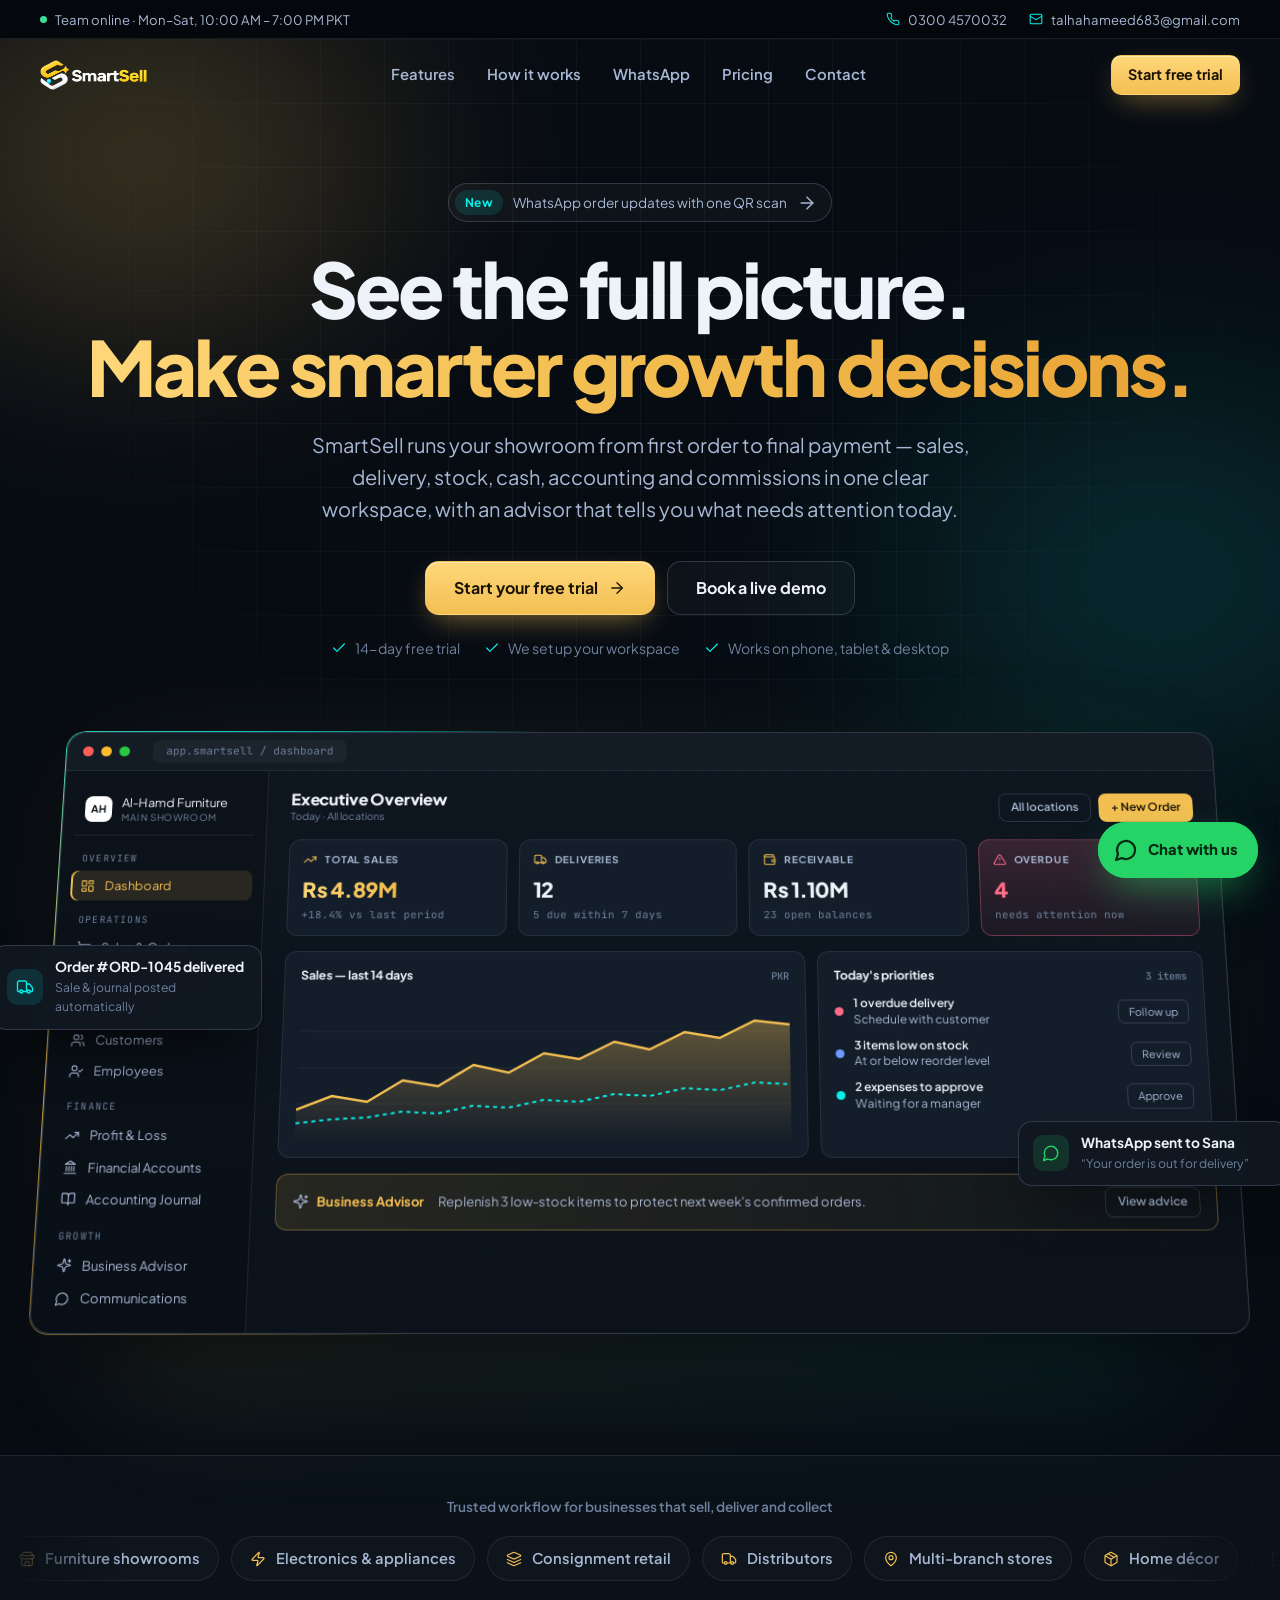
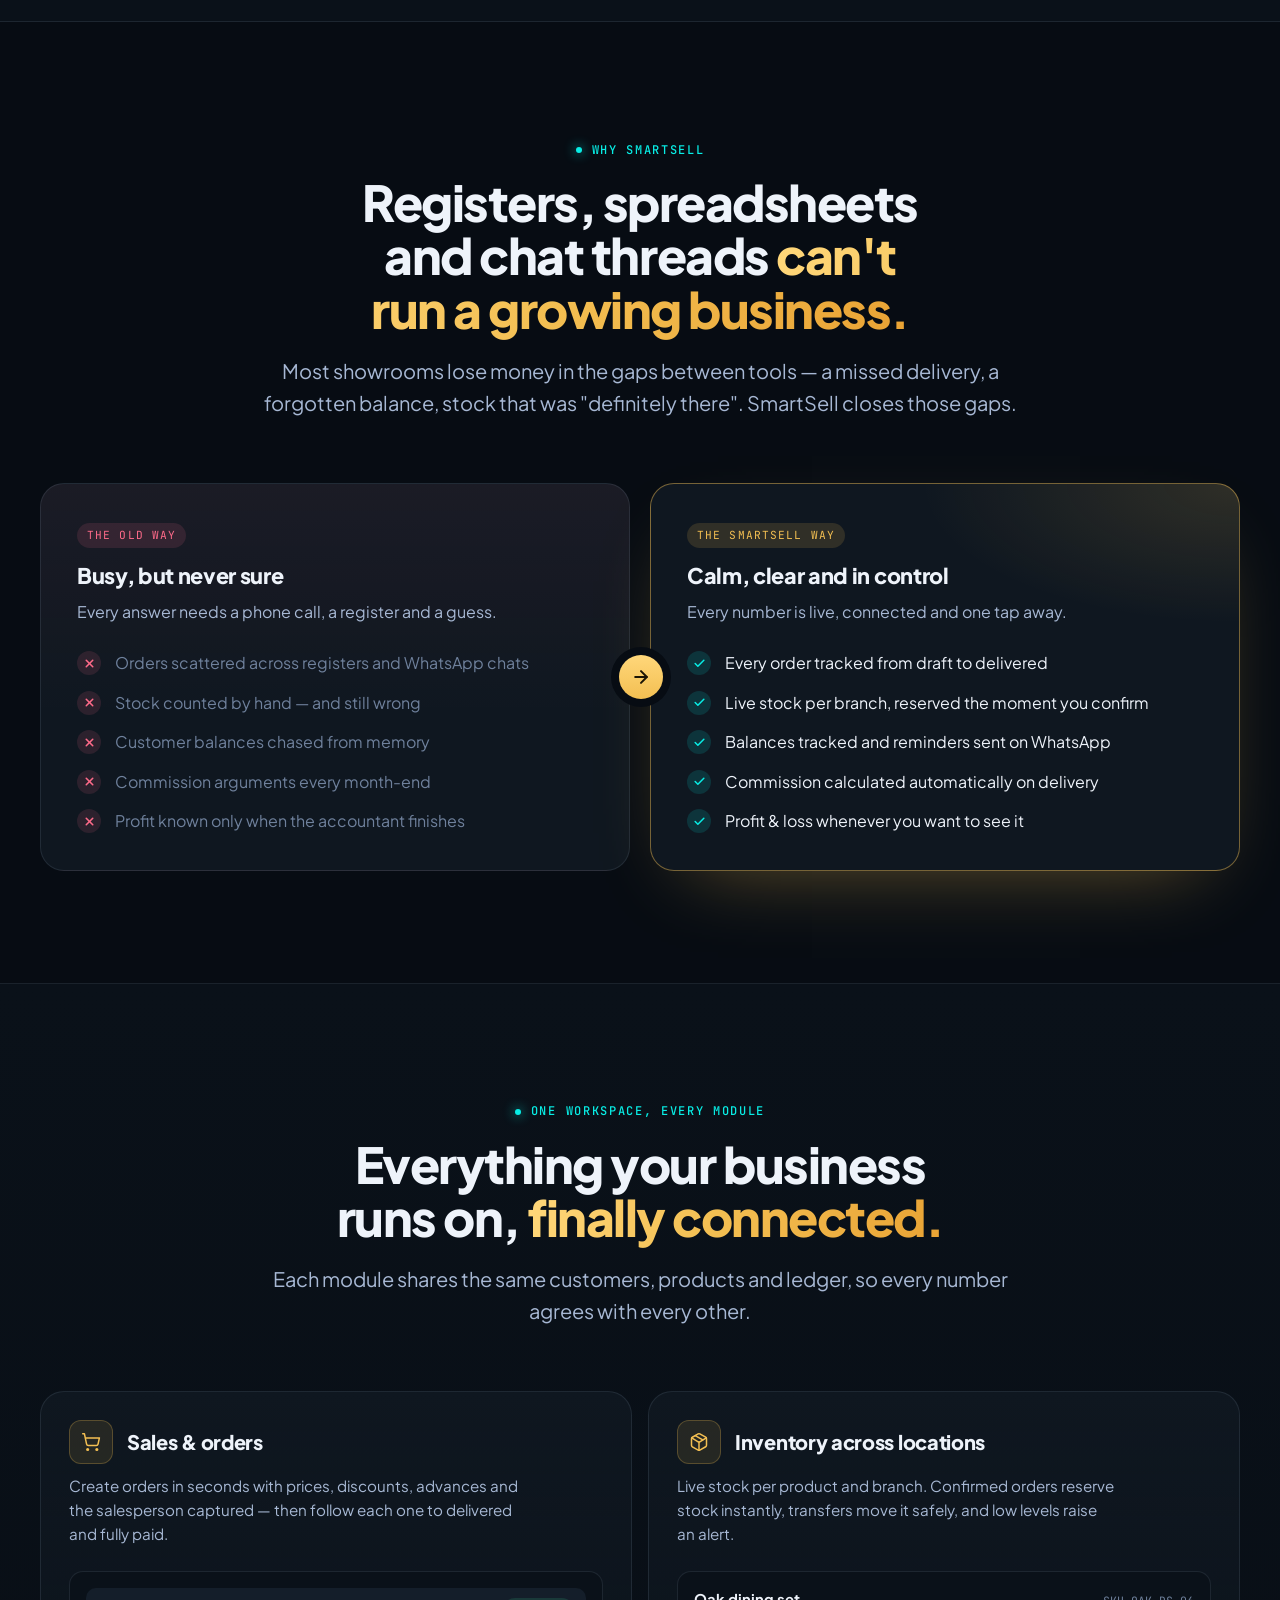
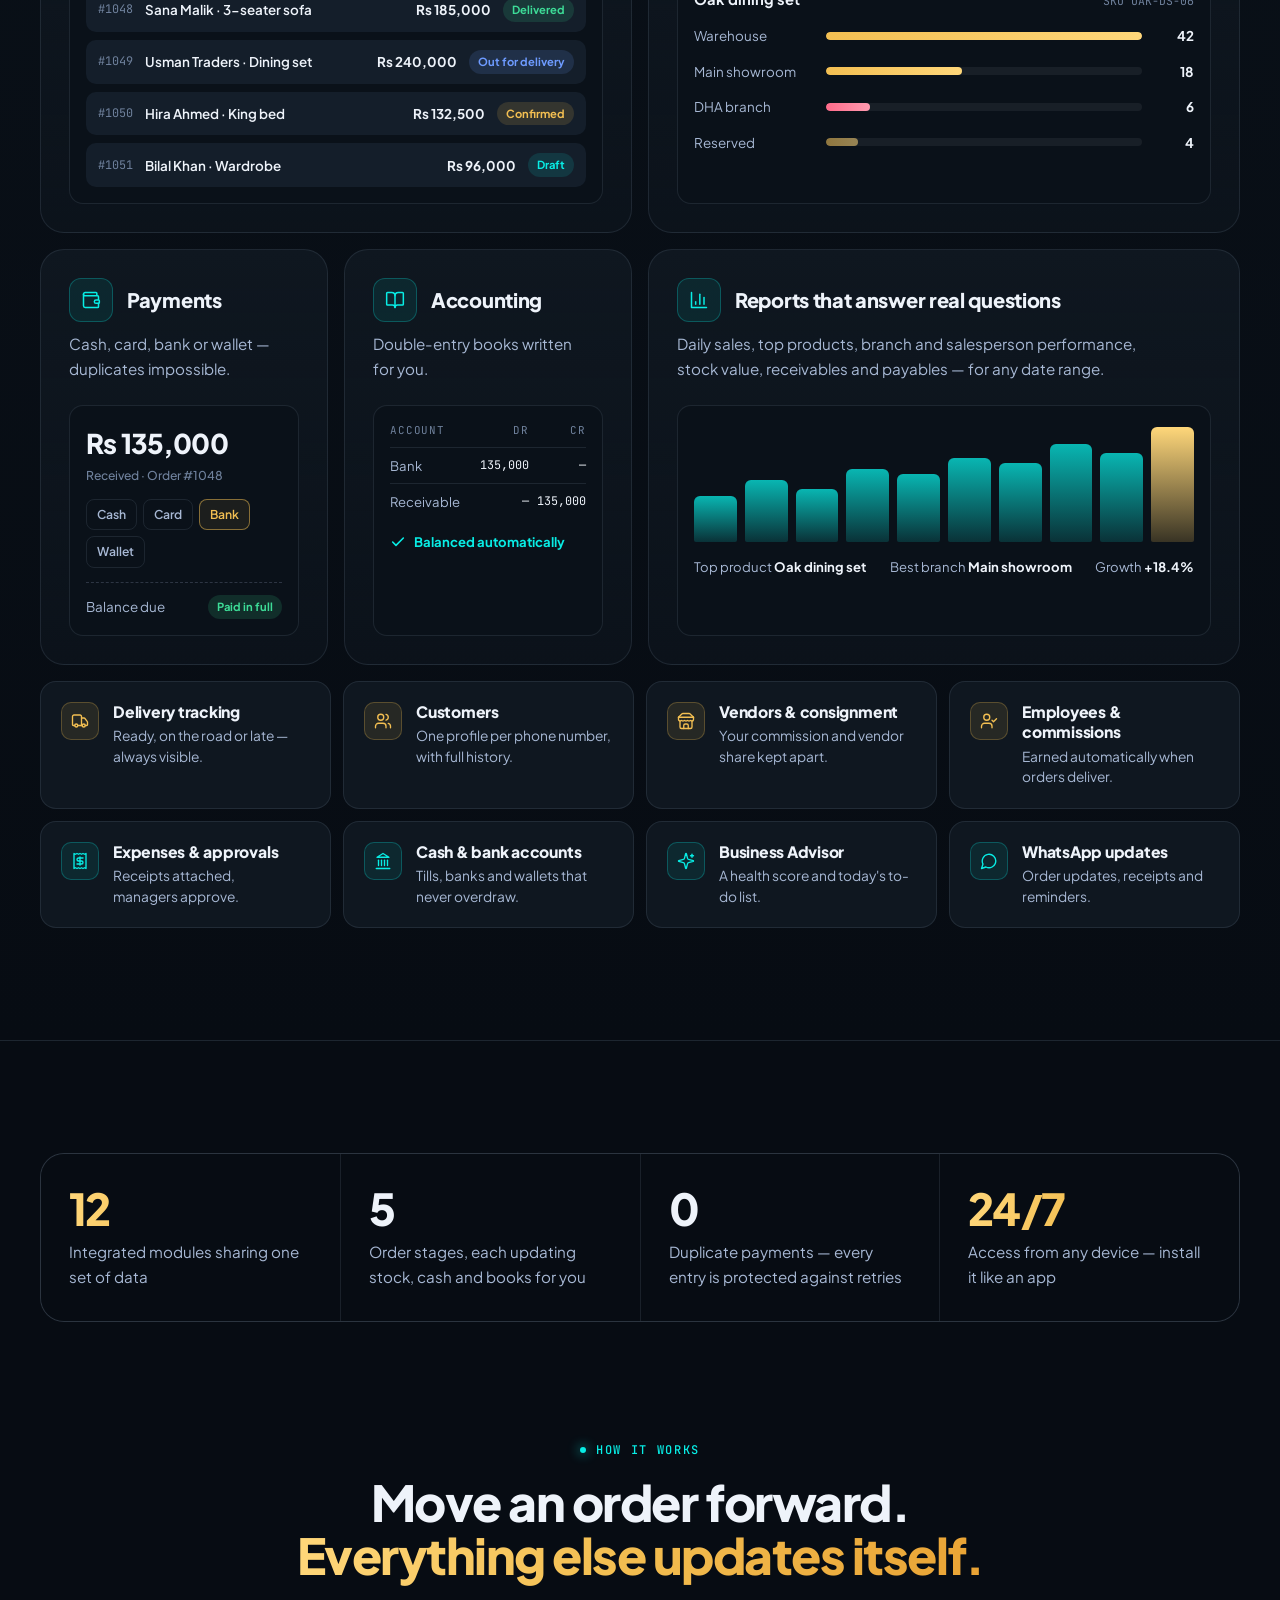
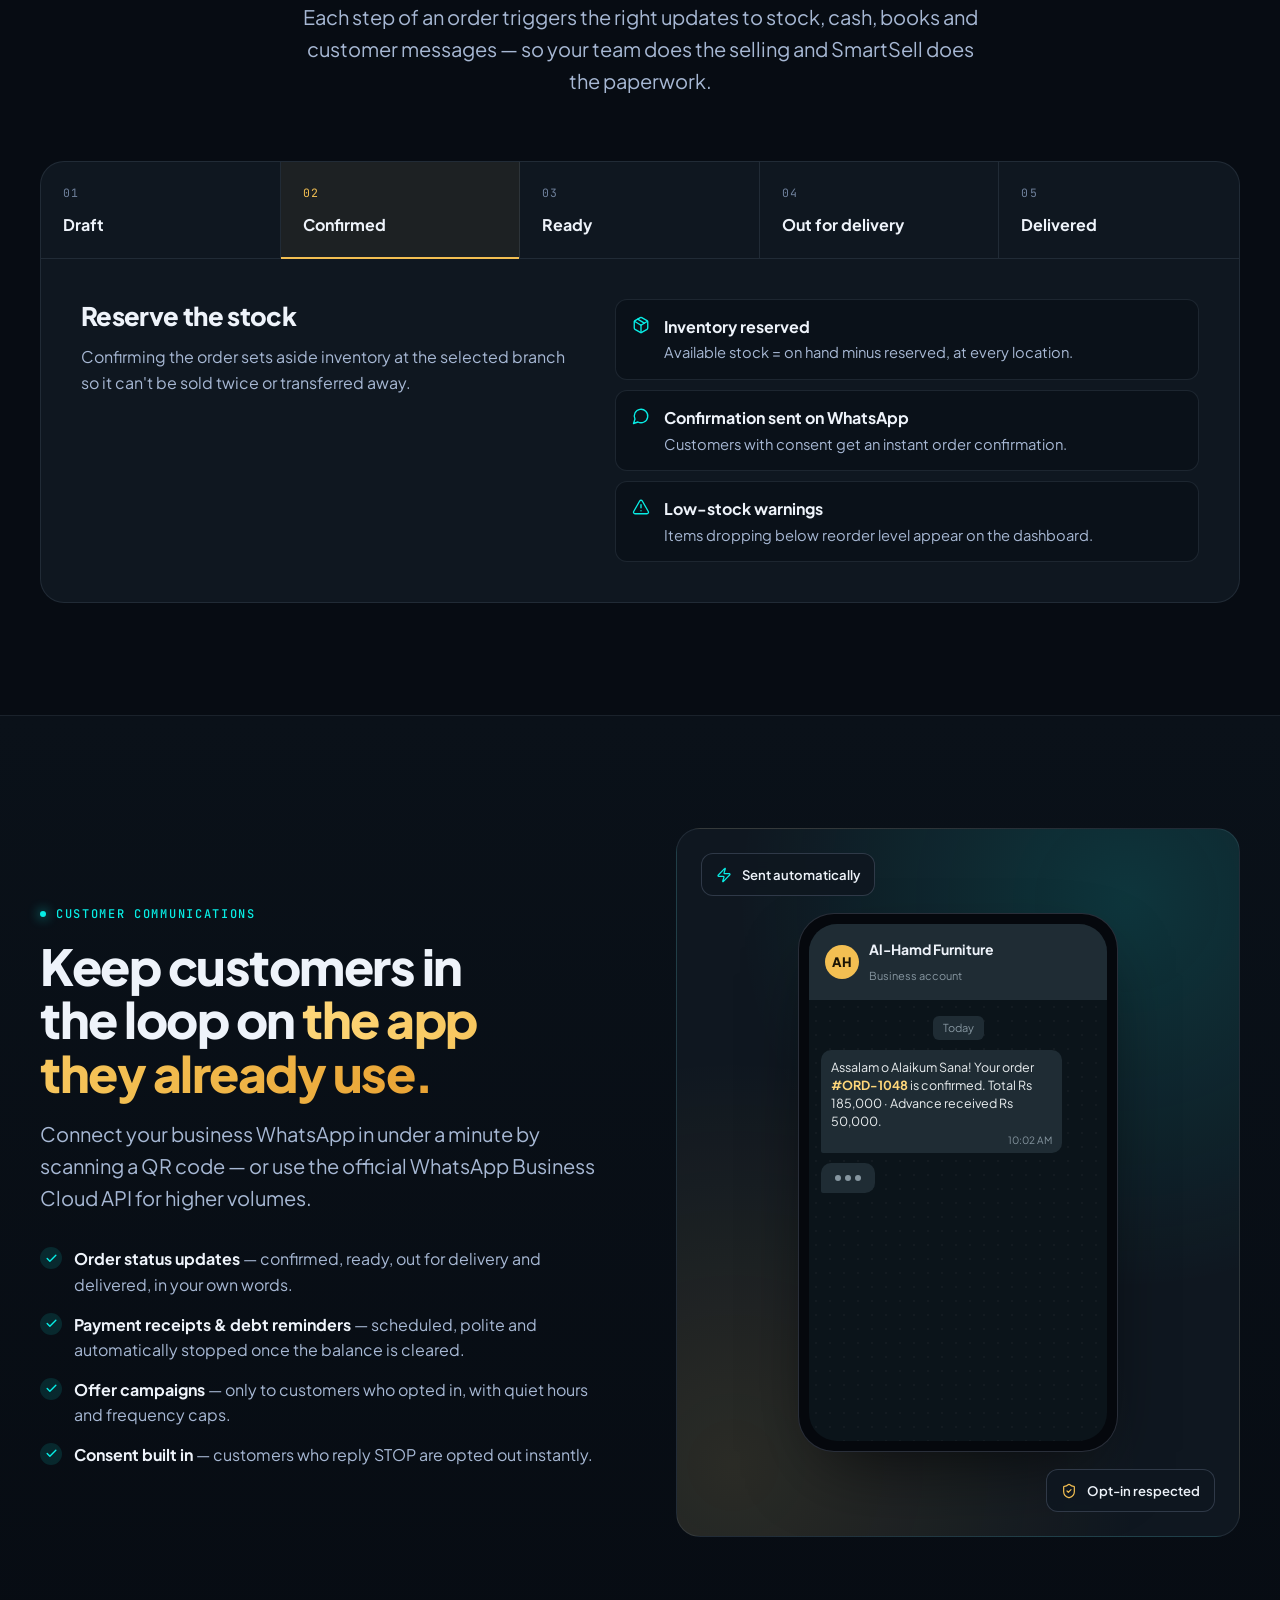
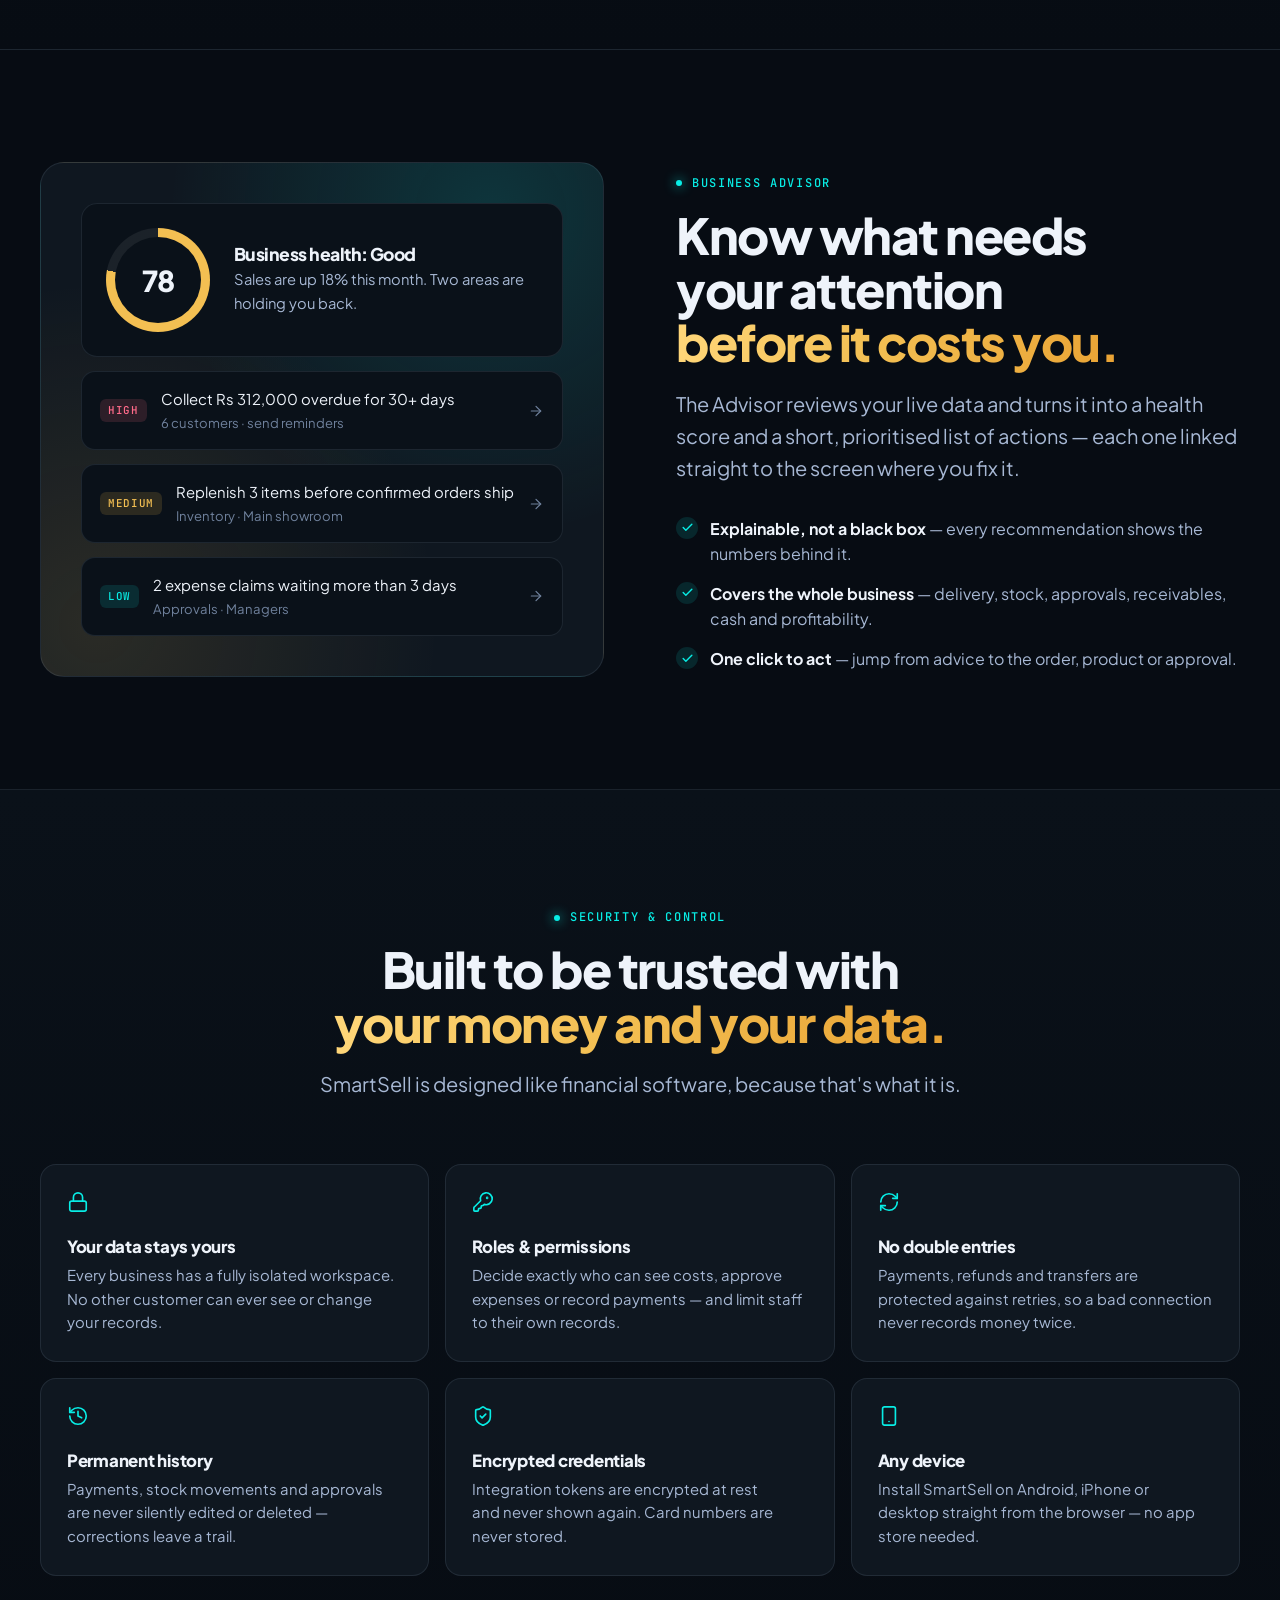
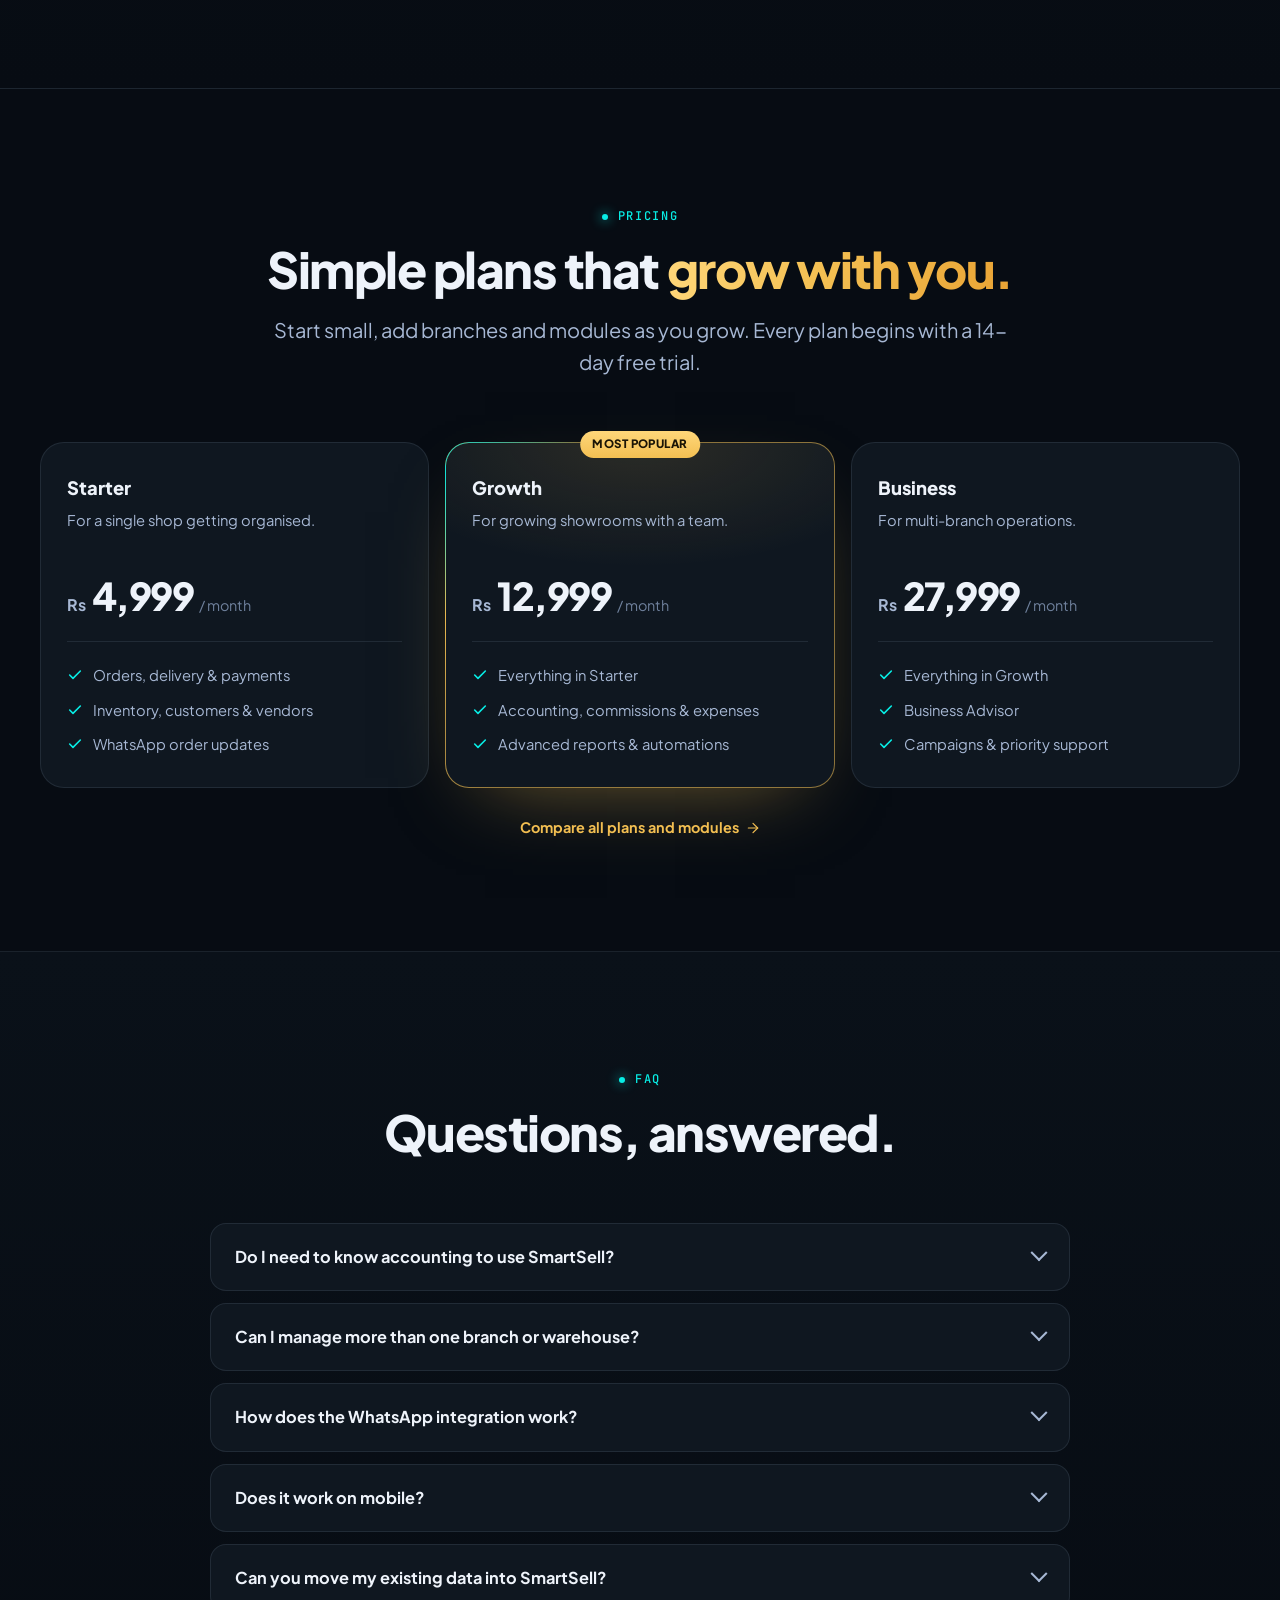
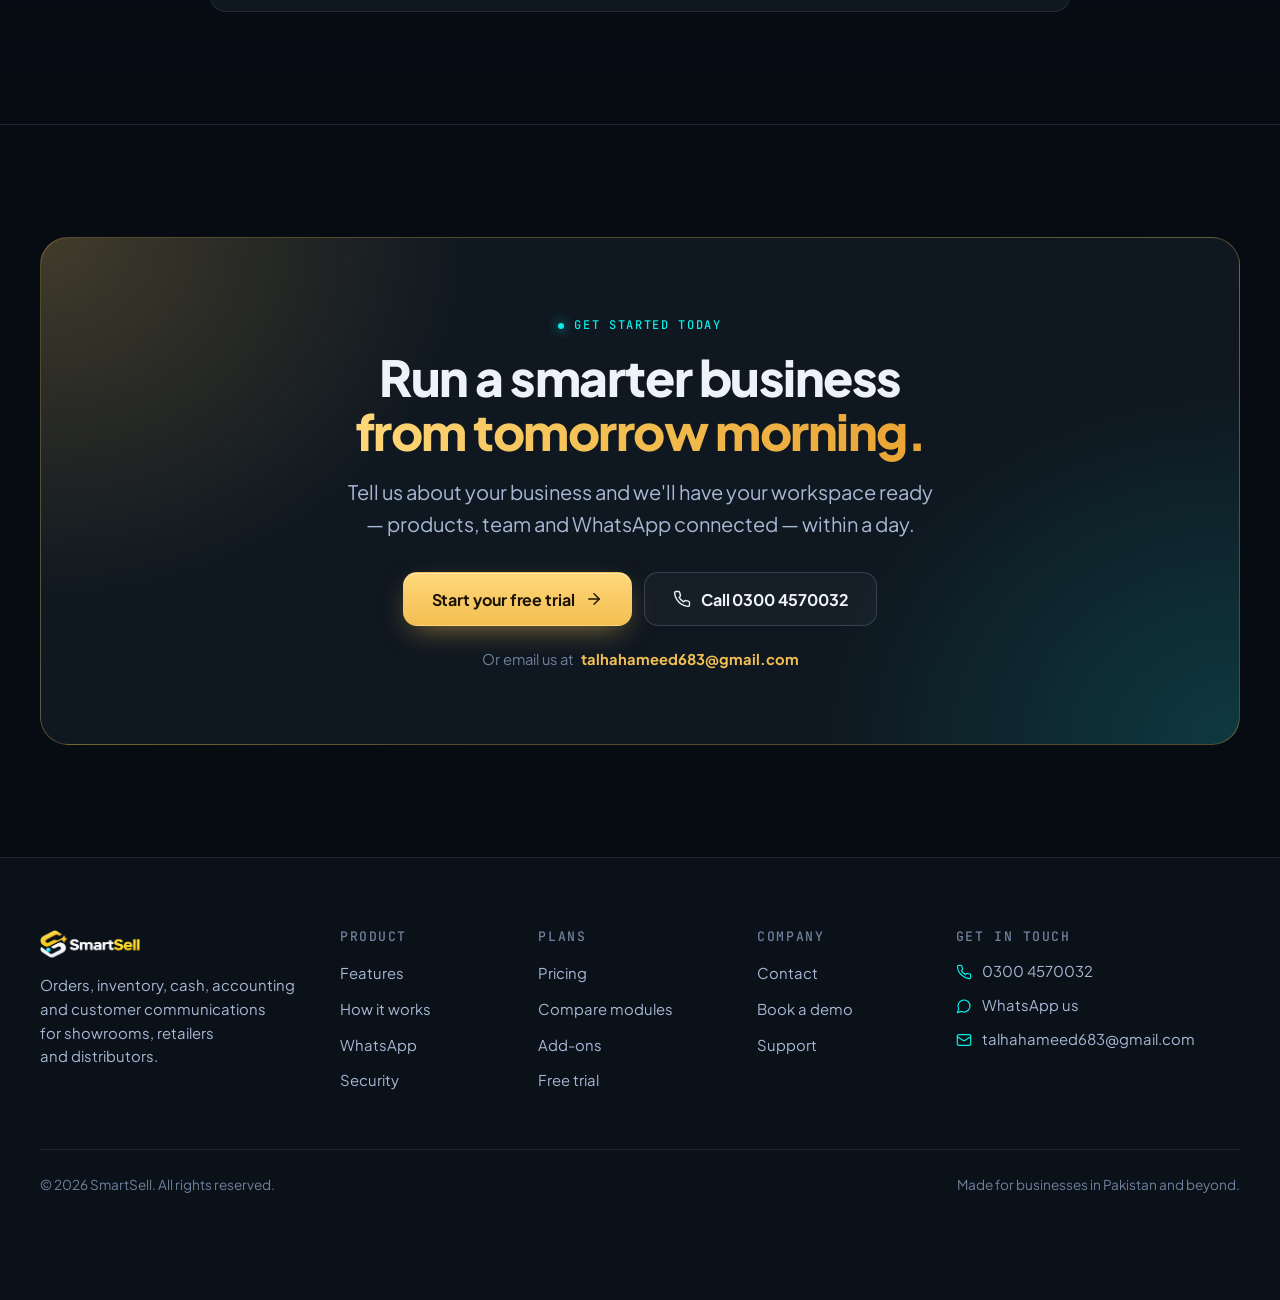
==== commit 7ff80bbd: "Show times in 12-hour format Co-Authored-By: Claude Opus 5.5 <noreply@anthropic.com>" ====
--- a/index.html
+++ b/index.html
@@ -22,7 +22,7 @@
 
   <div class="topbar">
     <div class="container topbar-inner">
-      <span class="topbar-live topbar-hours">Team online · Mon–Sat, 10:00–19:00 PKT</span>
+      <span class="topbar-live topbar-hours">Team online · Mon–Sat, 10:00 AM – 7:00 PM PKT</span>
       <div class="topbar-links">
         <a href="tel:+923004570032" data-tel><span data-icon="call"></span><span data-config="phoneDisplay">0300 4570032</span></a>
         <a href="mailto:talhahameed683@gmail.com" data-mailto><span data-icon="mail"></span><span data-config="email" class="topbar-long">talhahameed683@gmail.com</span><span class="topbar-short">Email us</span></a>
@@ -390,10 +390,10 @@
               <div class="phone-head"><span class="phone-avatar">AH</span><div><b>Al-Hamd Furniture</b><small>Business account</small></div></div>
               <div class="chat" data-chat>
                 <span class="chat-day">Today</span>
-                <div class="bubble">Assalam o Alaikum Sana! Your order <b>#ORD-1048</b> is confirmed. Total Rs 185,000 · Advance received Rs 50,000.<time>10:02</time></div>
-                <div class="bubble">Good news — your order is <b>out for delivery</b> and should reach you this afternoon. 🚚<time>13:15</time></div>
-                <div class="bubble out">JazakAllah, will be home 👍<time>13:17</time></div>
-                <div class="bubble">Delivered! Thank you for shopping with us. Payment of <b>Rs 135,000</b> received — your balance is now clear. ✅<time>16:40</time></div>
+                <div class="bubble">Assalam o Alaikum Sana! Your order <b>#ORD-1048</b> is confirmed. Total Rs 185,000 · Advance received Rs 50,000.<time>10:02 AM</time></div>
+                <div class="bubble">Good news — your order is <b>out for delivery</b> and should reach you this afternoon. 🚚<time>1:15 PM</time></div>
+                <div class="bubble out">JazakAllah, will be home 👍<time>1:17 PM</time></div>
+                <div class="bubble">Delivered! Thank you for shopping with us. Payment of <b>Rs 135,000</b> received — your balance is now clear. ✅<time>4:40 PM</time></div>
               </div>
             </div>
           </div>
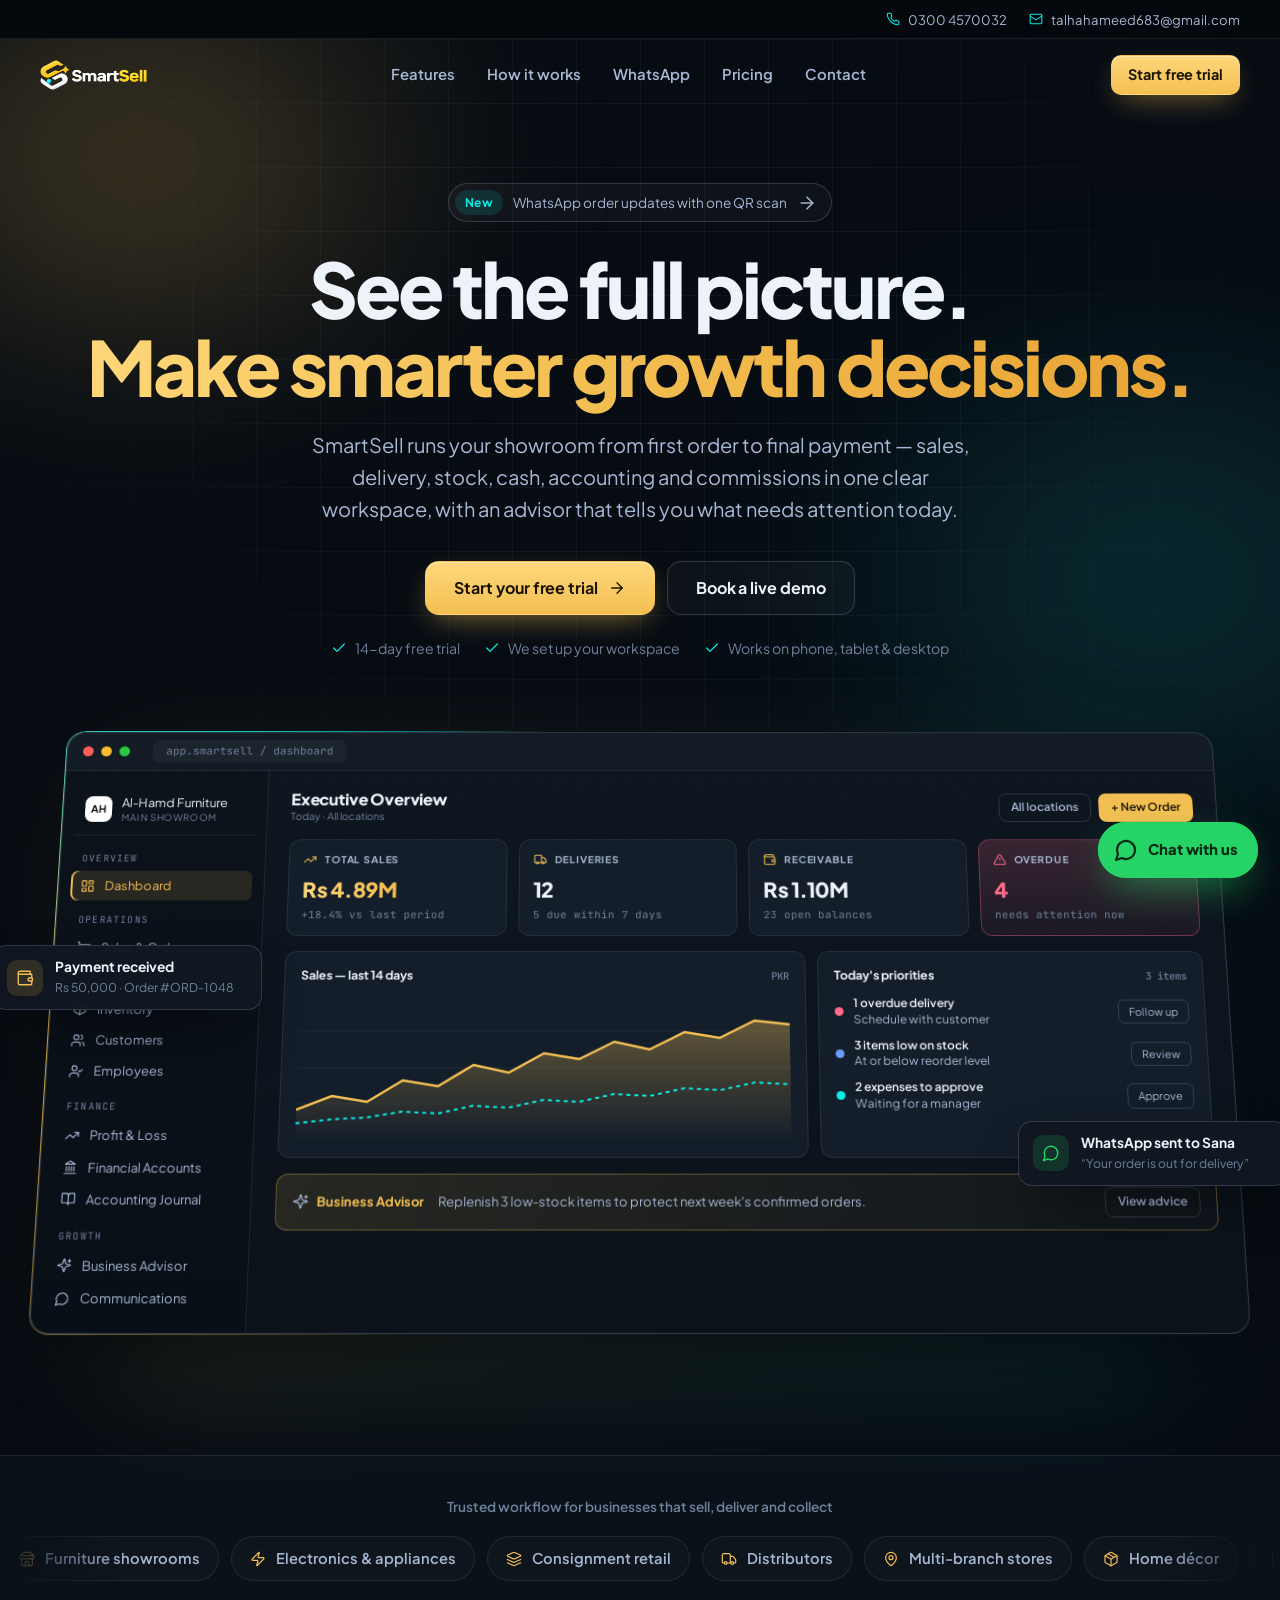
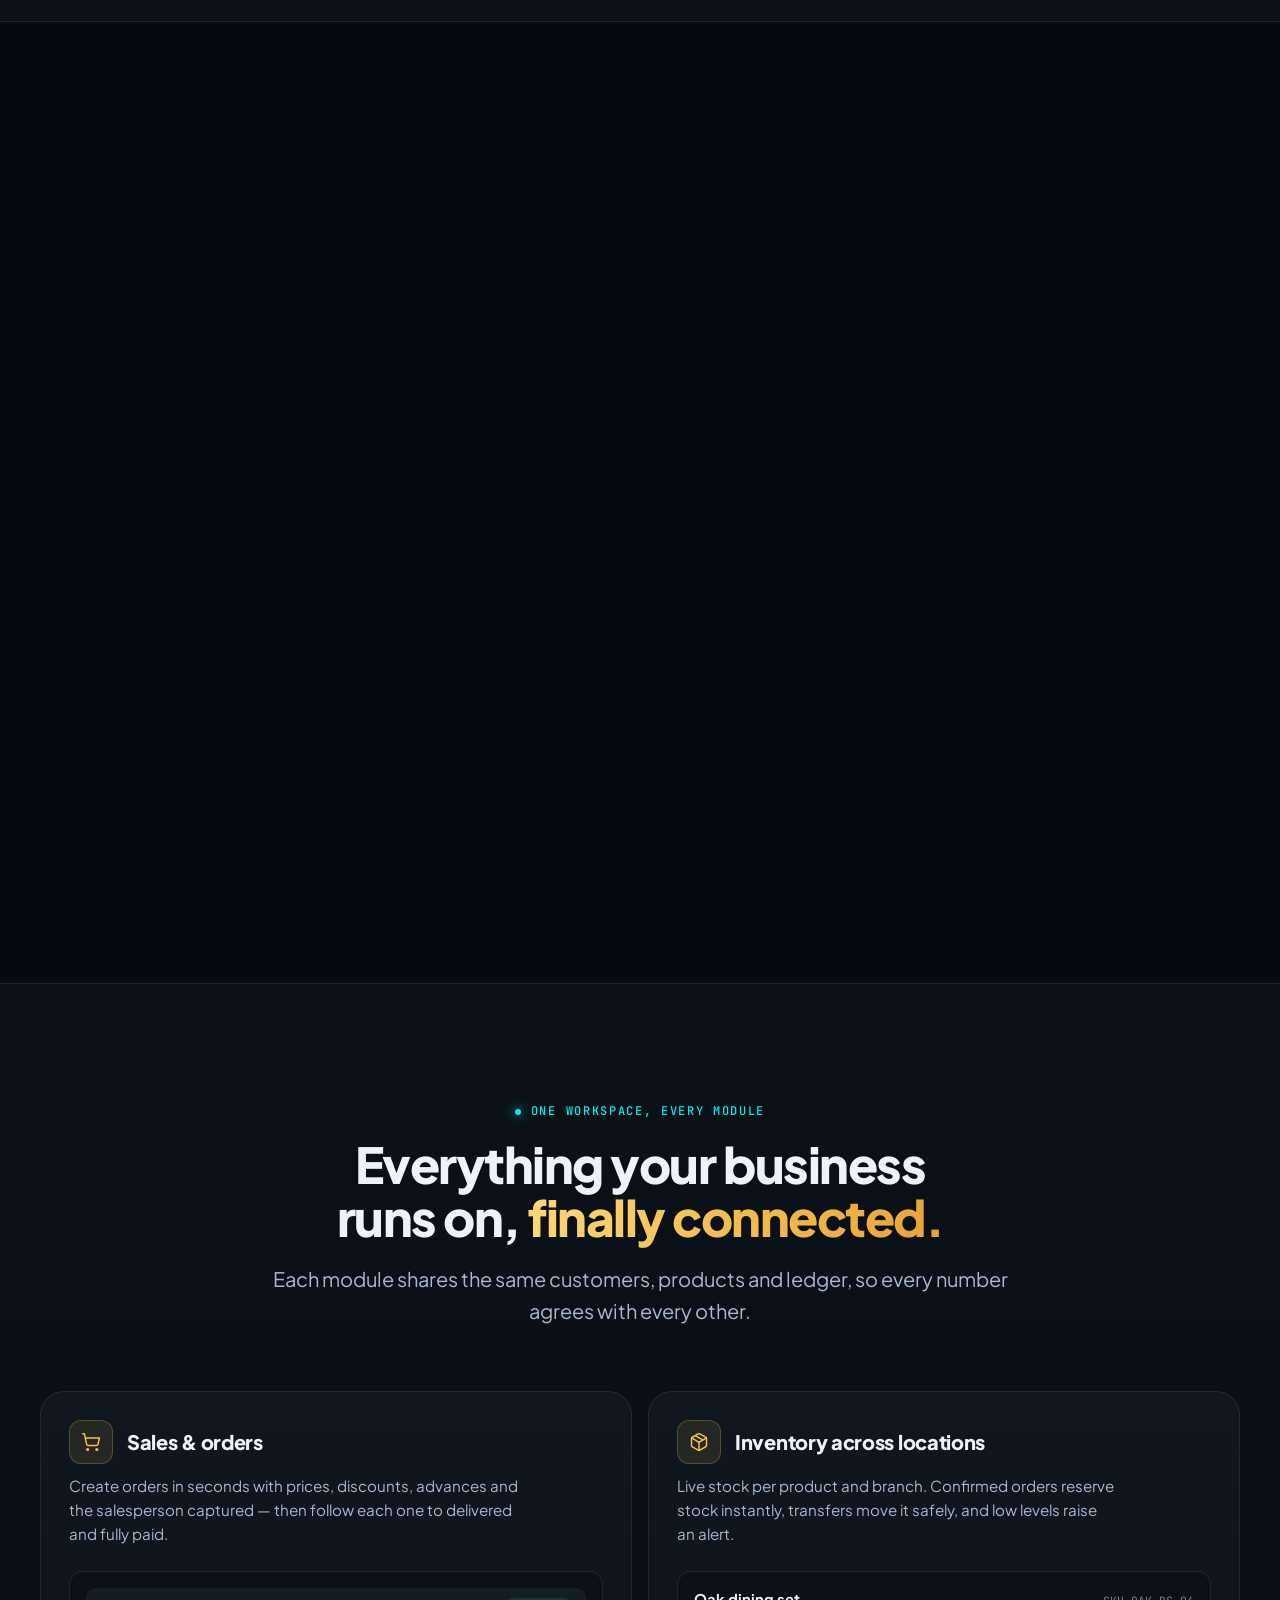
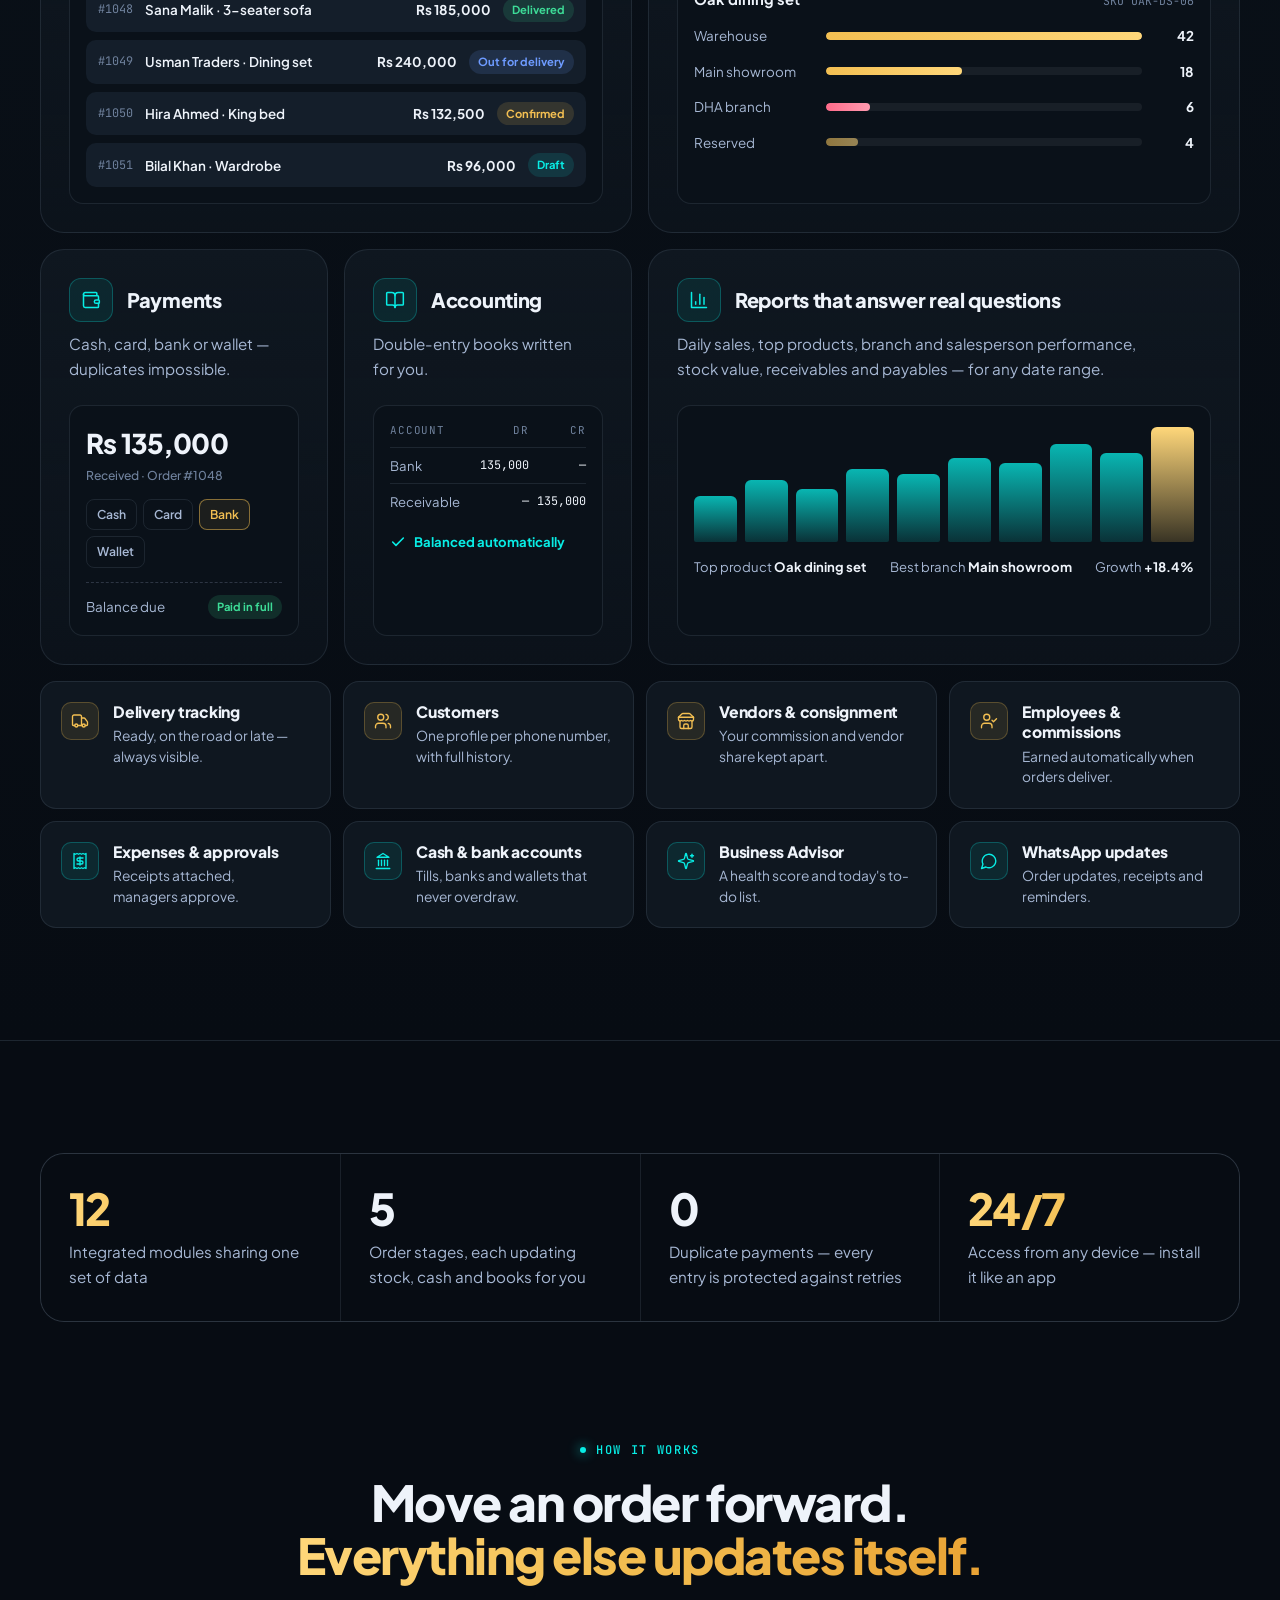
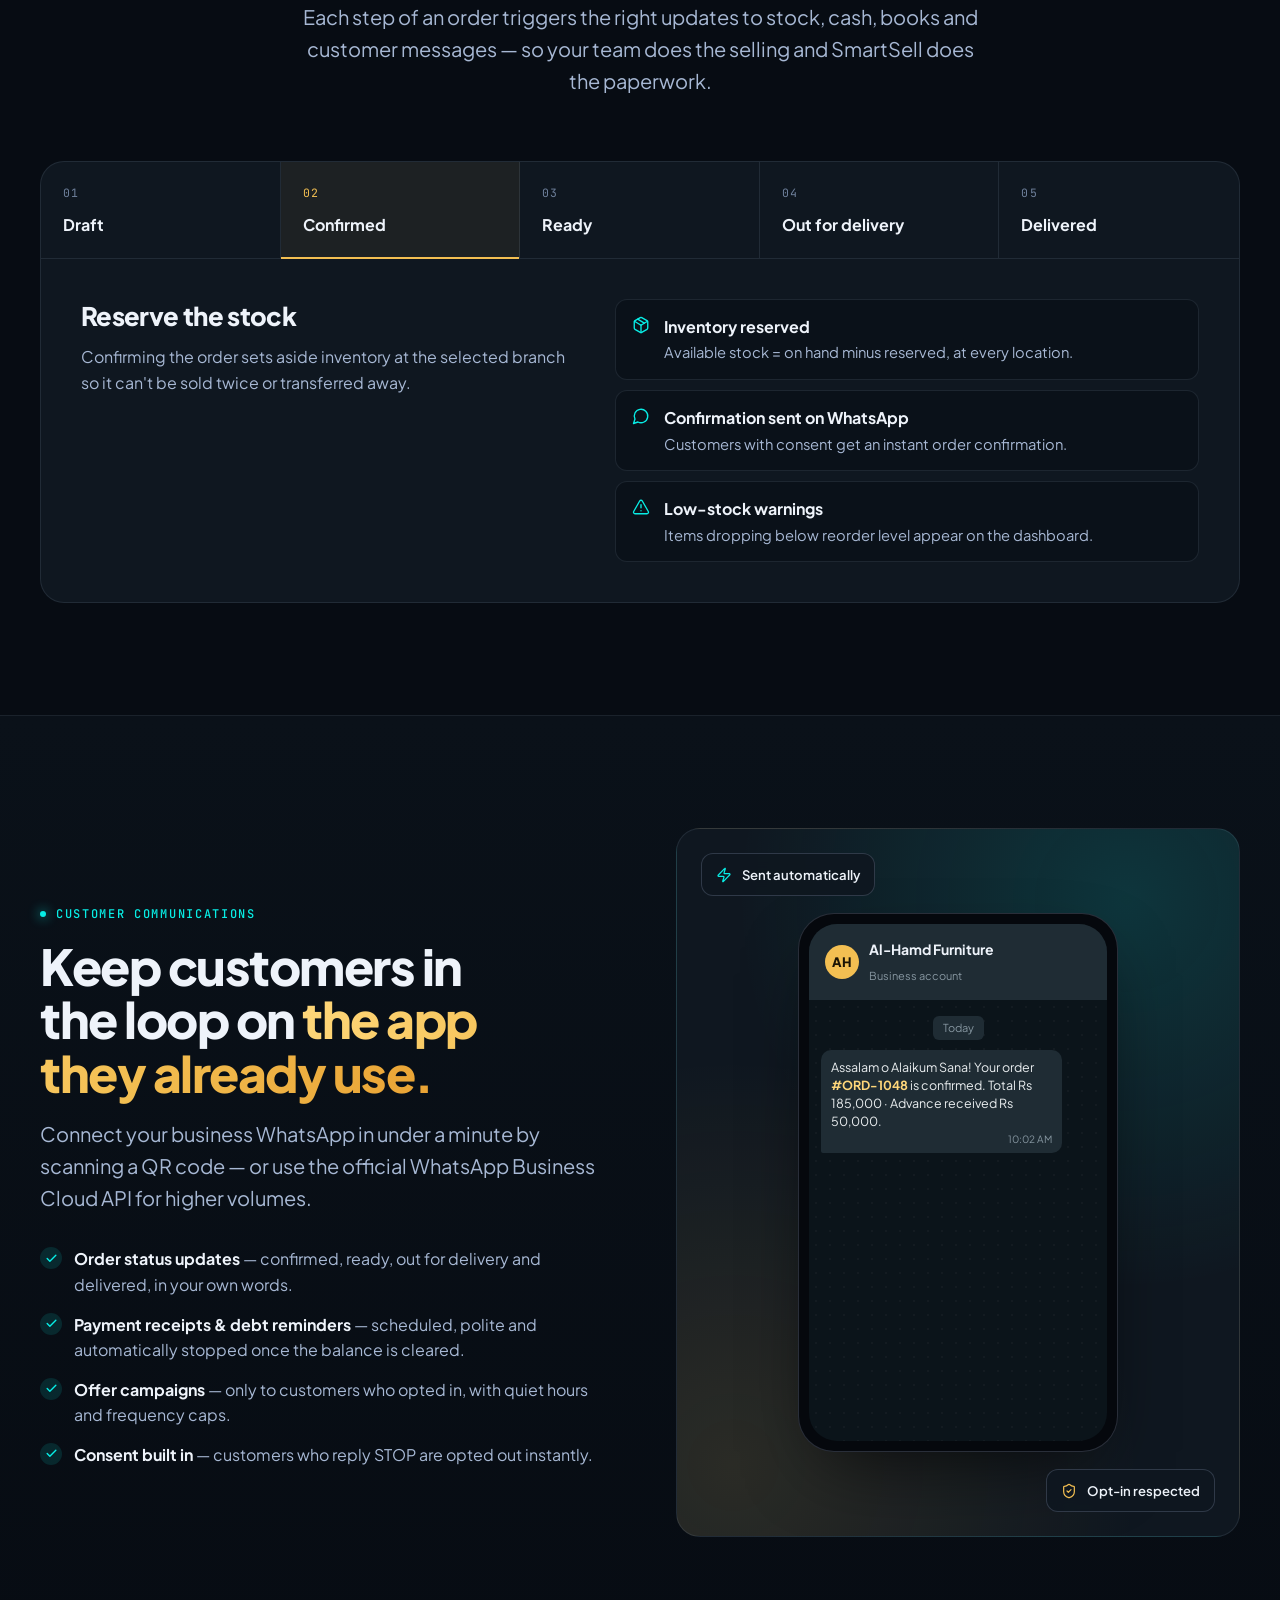
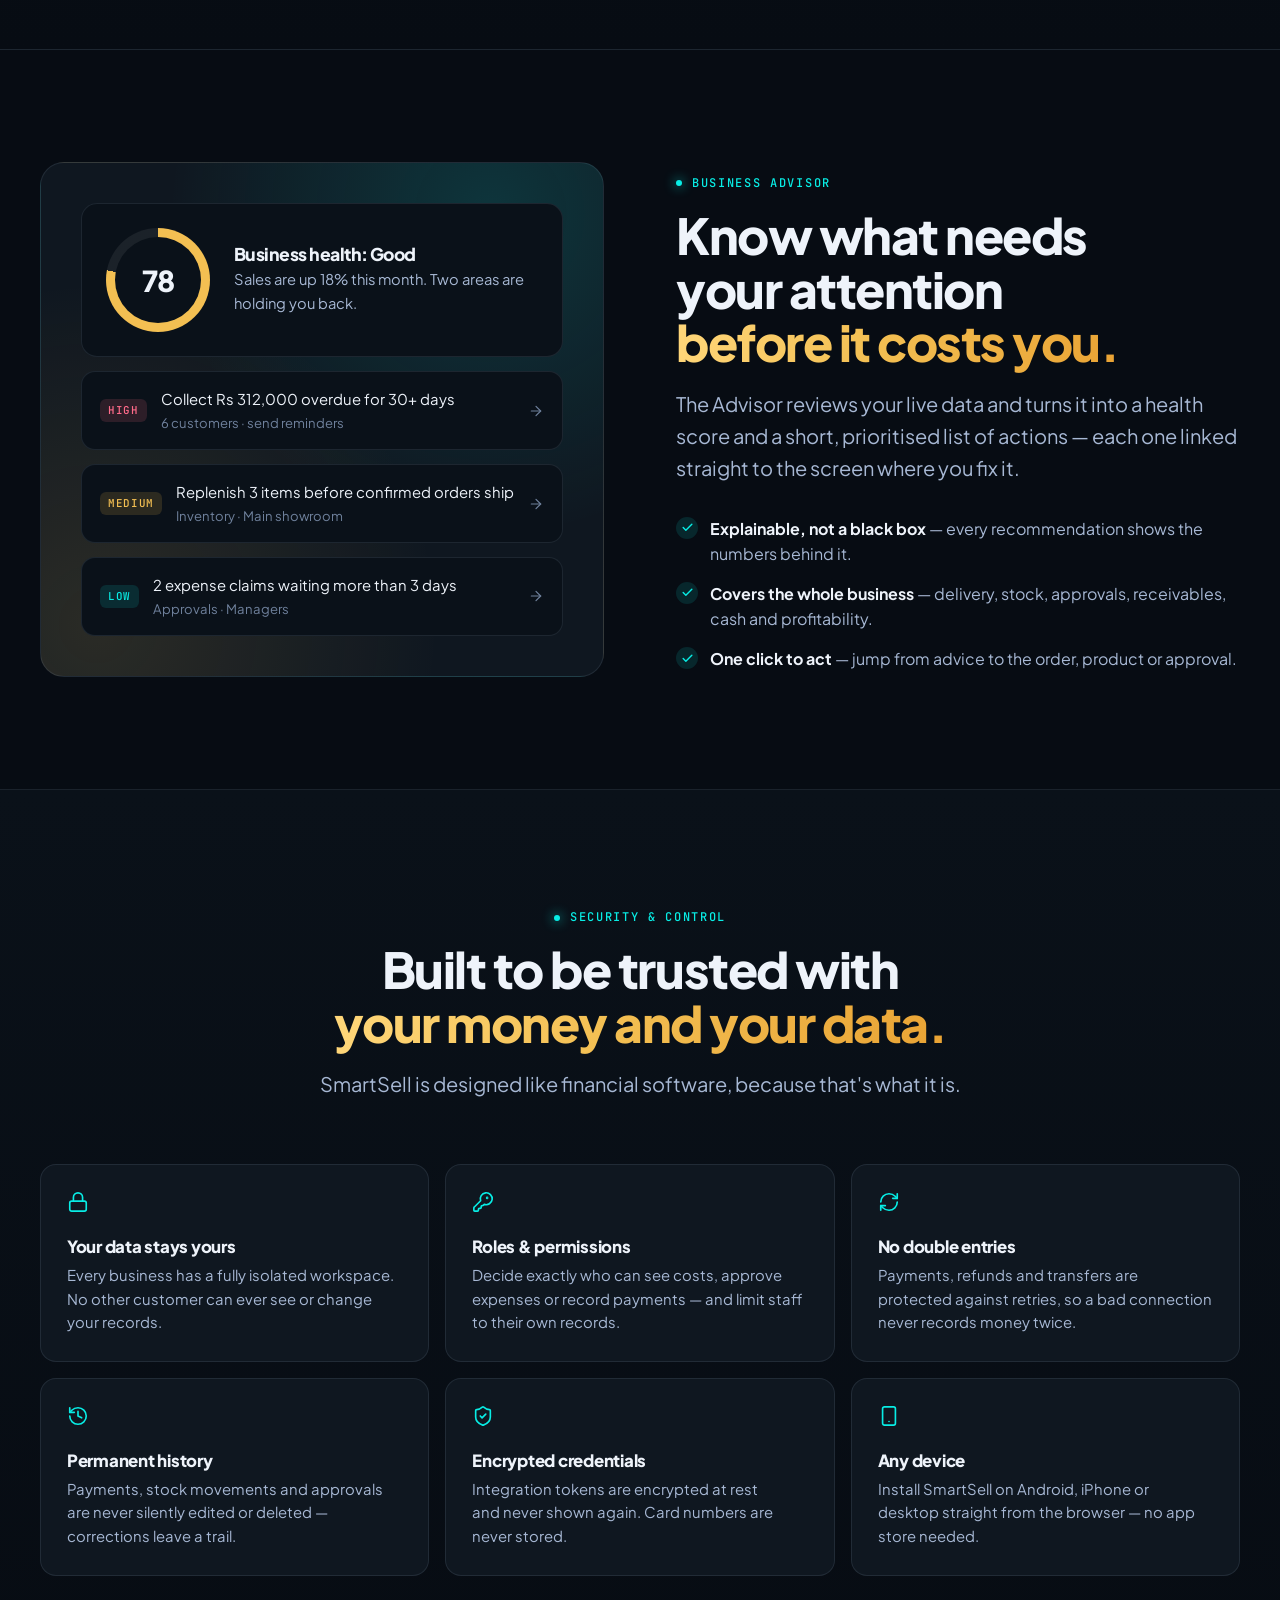
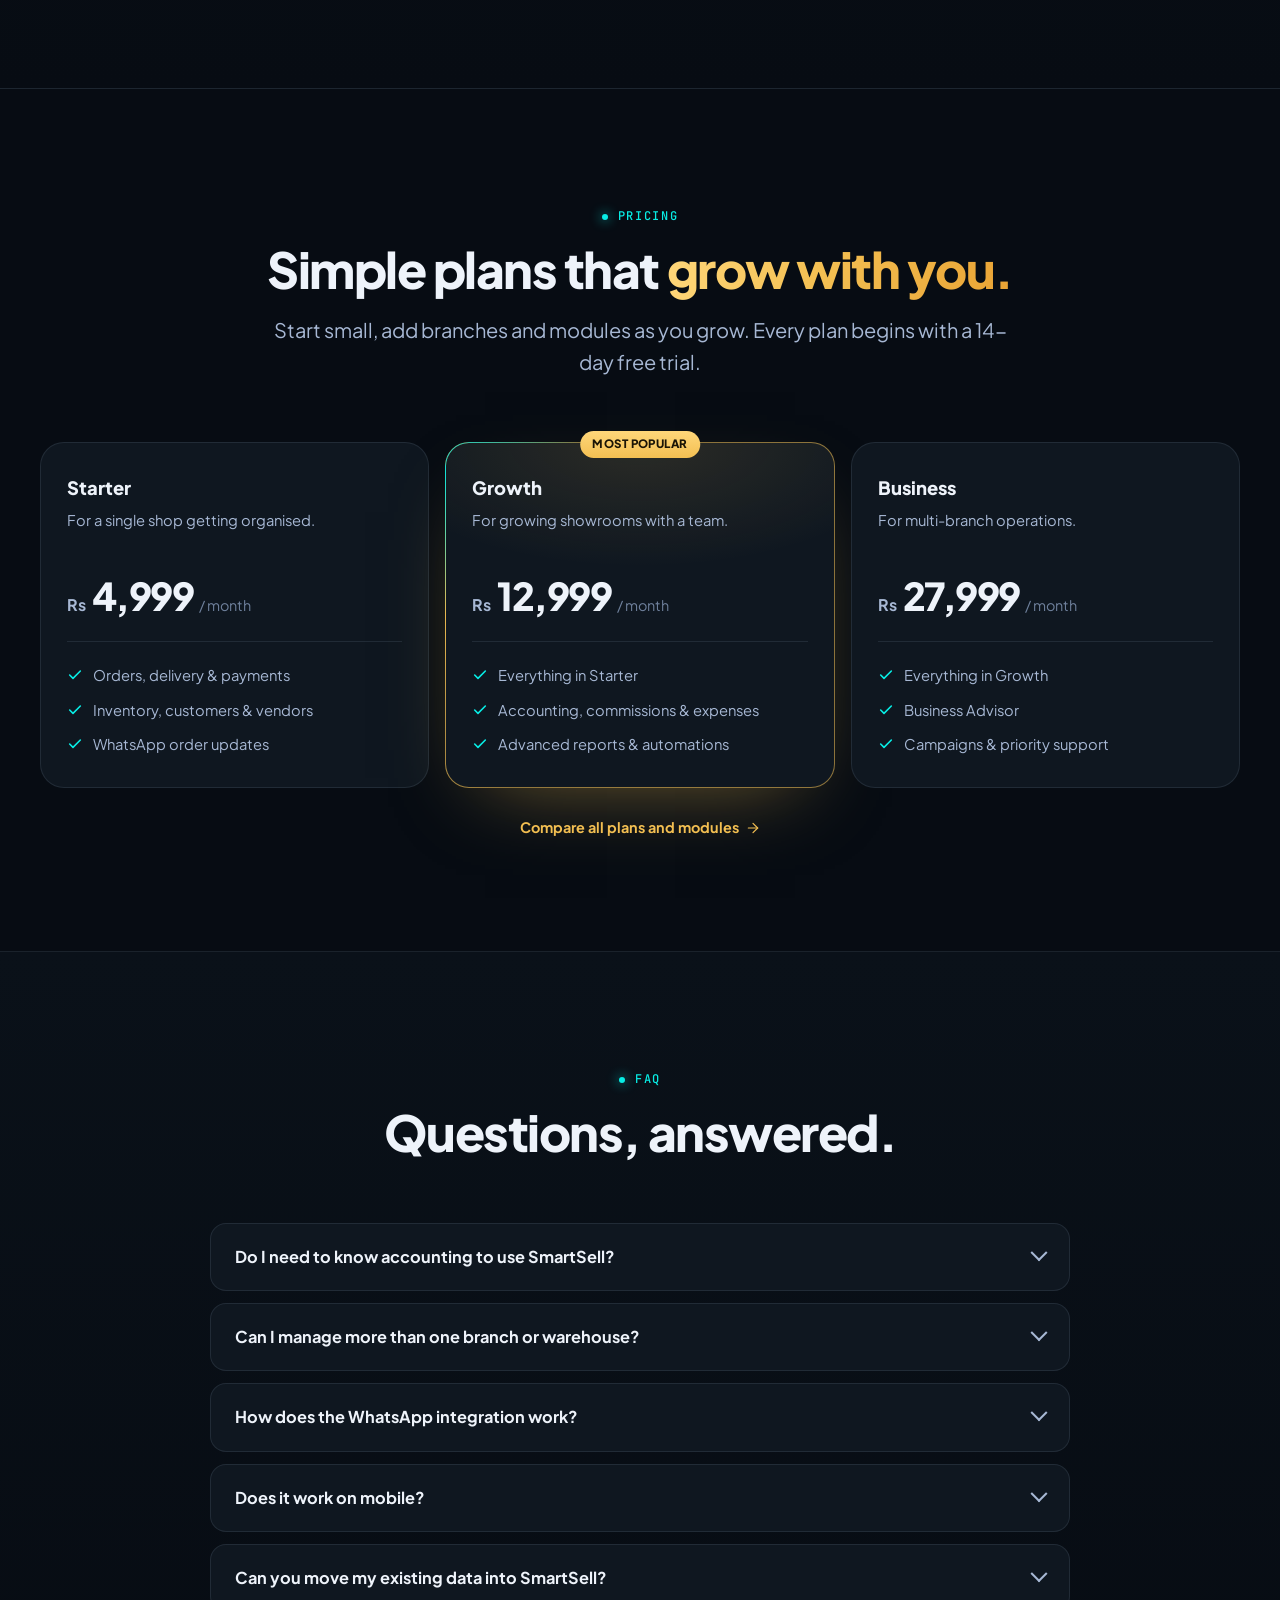
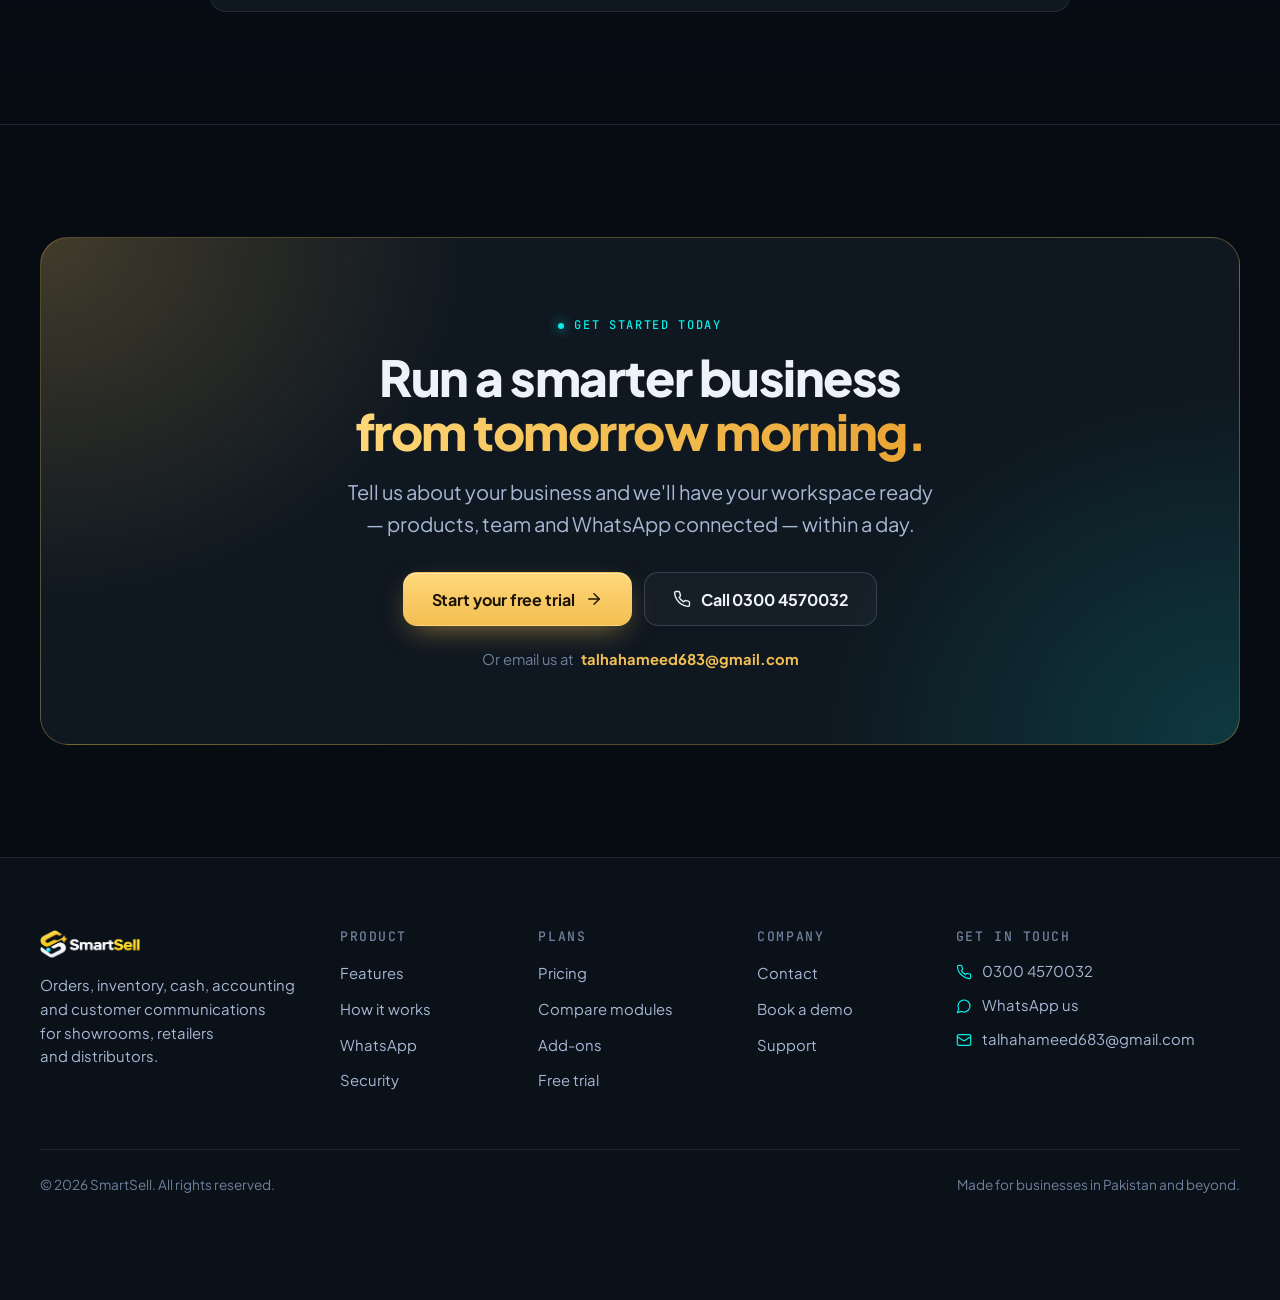
==== commit a2187a7c: "Remove support hours Co-Authored-By: Claude Opus 5.5 <noreply@anthropic.com>" ====
--- a/index.html
+++ b/index.html
@@ -22,7 +22,6 @@
 
   <div class="topbar">
     <div class="container topbar-inner">
-      <span class="topbar-live topbar-hours">Team online · Mon–Sat, 10:00 AM – 7:00 PM PKT</span>
       <div class="topbar-links">
         <a href="tel:+923004570032" data-tel><span data-icon="call"></span><span data-config="phoneDisplay">0300 4570032</span></a>
         <a href="mailto:talhahameed683@gmail.com" data-mailto><span data-icon="mail"></span><span data-config="email" class="topbar-long">talhahameed683@gmail.com</span><span class="topbar-short">Email us</span></a>
--- a/assets/css/styles.css
+++ b/assets/css/styles.css
@@ -1073,12 +1073,6 @@
 .contact-card p { color: var(--muted); font-size: 0.92rem; margin-top: 2px; }
 .contact-card .contact-value { color: var(--text); font-weight: 600; margin-top: 8px; display: inline-block; word-break: break-word; }
 
-.hours { margin-top: 8px; padding: 22px; border-radius: var(--radius); border: 1px dashed var(--line-strong); }
-.hours h3 { font-size: 0.95rem; display: flex; align-items: center; gap: 8px; }
-.hours h3 .icon { width: 18px; height: 18px; color: var(--teal); }
-.hours dl { display: grid; grid-template-columns: auto 1fr; gap: 6px 20px; margin: 14px 0 0; font-size: 0.92rem; }
-.hours dt { color: var(--muted); }
-.hours dd { margin: 0; text-align: right; }
 
 .form-card {
   padding: 40px;
@@ -1275,7 +1269,7 @@
 .topbar-inner {
   display: flex;
   align-items: center;
-  justify-content: space-between;
+  justify-content: flex-end;
   gap: 16px;
   min-height: 38px;
 }
@@ -1285,19 +1279,6 @@
 .topbar a { transition: color 0.15s ease; }
 .topbar a:hover { color: var(--gold); }
 .topbar .icon { width: 14px; height: 14px; color: var(--teal); }
-.topbar-live::before {
-  content: "";
-  width: 7px;
-  height: 7px;
-  border-radius: 50%;
-  background: var(--green);
-  animation: pulse-dot 2s infinite;
-}
-@keyframes pulse-dot {
-  0% { box-shadow: 0 0 0 0 rgba(61, 220, 151, 0.55); }
-  70% { box-shadow: 0 0 0 8px rgba(61, 220, 151, 0); }
-  100% { box-shadow: 0 0 0 0 rgba(61, 220, 151, 0); }
-}
 
 /* ---------- Scroll progress ---------- */
 
@@ -1710,7 +1691,6 @@
   .versus-arrow { top: -32px; left: 50%; transform: translateX(-50%) rotate(90deg); }
   .toast.side-l,
   .toast.side-r { left: 50%; right: auto; top: auto; bottom: -28px; margin-left: -135px; }
-  .topbar-hours { display: none; }
   .footer-grid { grid-template-columns: 1fr 1fr; }
 }
 
@@ -1726,7 +1706,6 @@
   .topbar { font-size: 0.76rem; }
   .topbar-inner { justify-content: center; }
   .topbar-links { gap: 16px; }
-  .topbar-live { display: none; }
   .wa-float { right: 16px; bottom: 16px; width: 54px; height: 54px; padding: 0; justify-content: center; }
   .wa-float .wa-label { display: none; }
   .footer-grid { grid-template-columns: 1fr; }
@@ -1735,8 +1714,7 @@
 @media (prefers-reduced-motion: reduce) {
   .marquee-track,
   .glow-border::before,
-  .wa-float::before,
-  .topbar-live::before { animation: none; }
+  .wa-float::before { animation: none; }
   .marquee-track { flex-wrap: wrap; justify-content: center; width: auto; }
   .marquee-track [aria-hidden="true"] { display: none; }
   .mockup-tilt { transform: none !important; }
@@ -1767,6 +1745,5 @@
   .footer-contact a { overflow-wrap: anywhere; }
 }
 @media (max-width: 960px) {
-  .topbar .topbar-hours { display: none; }
   .topbar-inner { justify-content: center; }
 }
